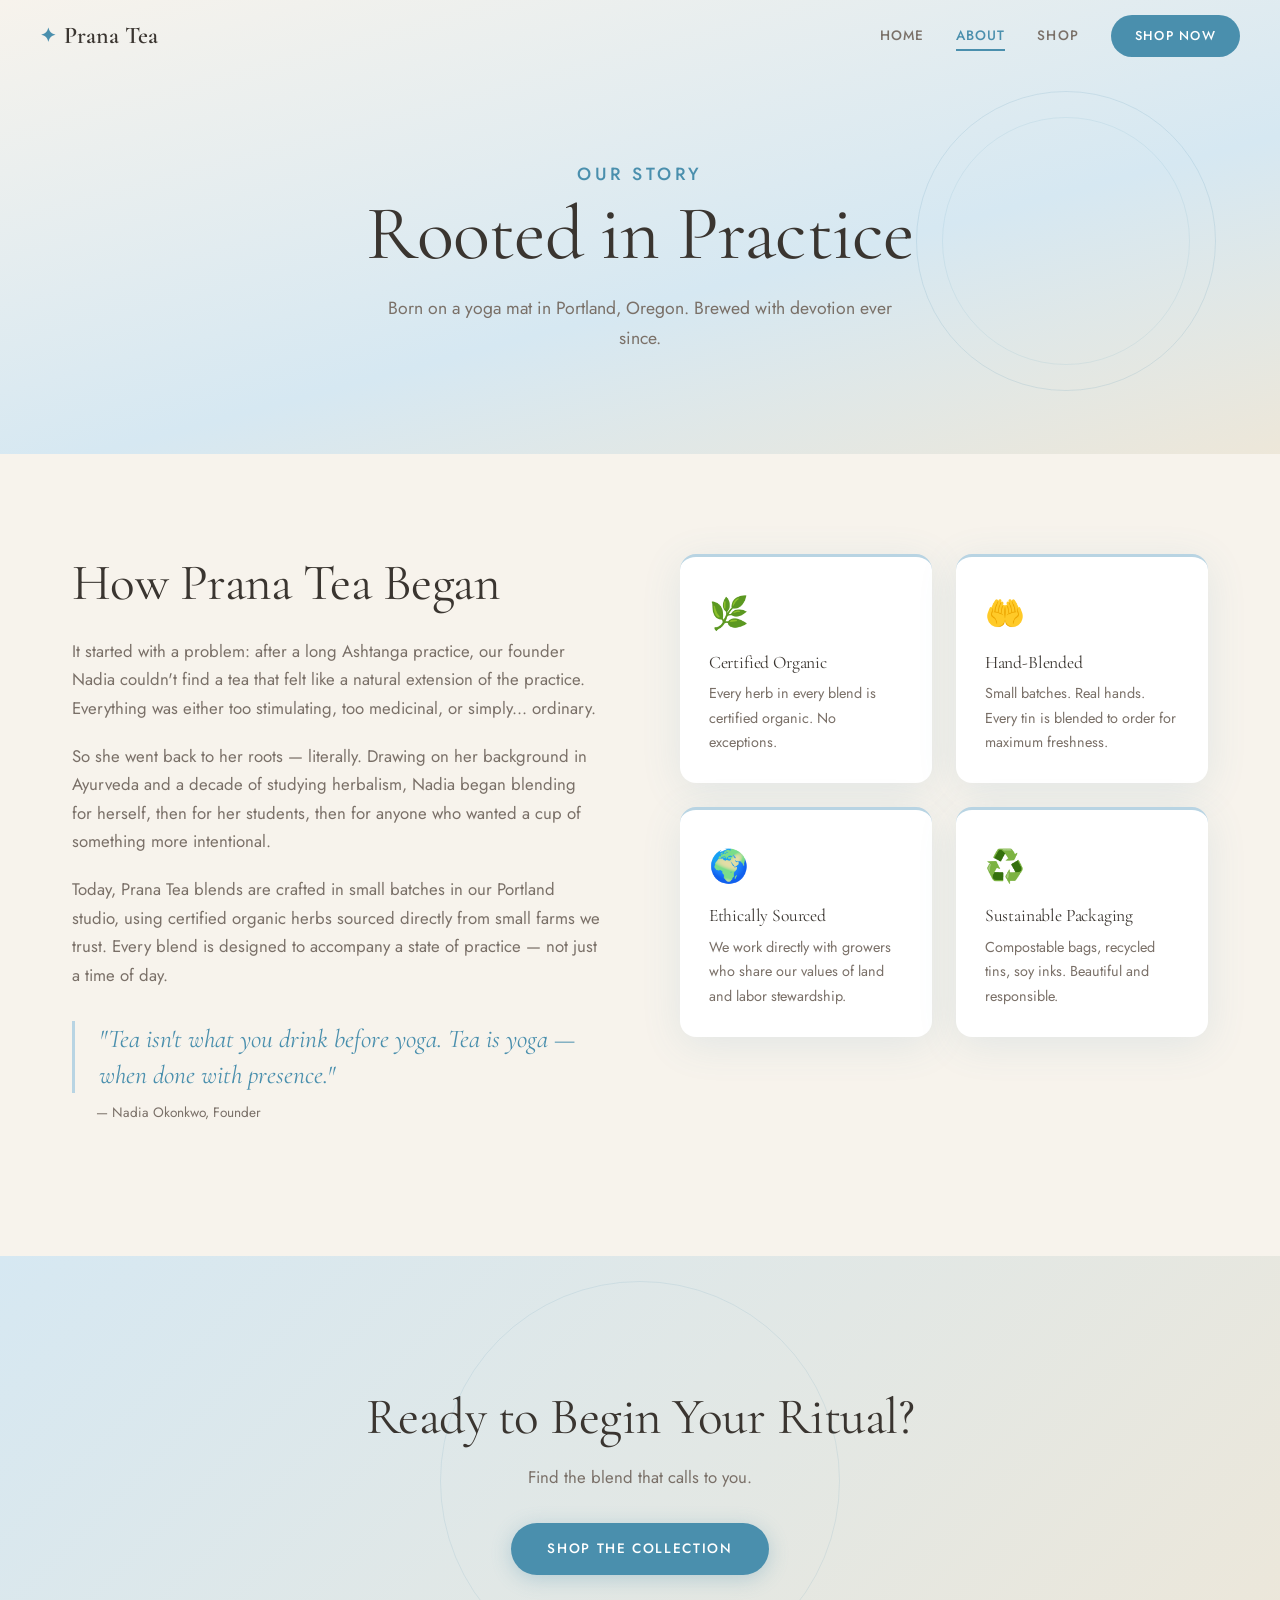
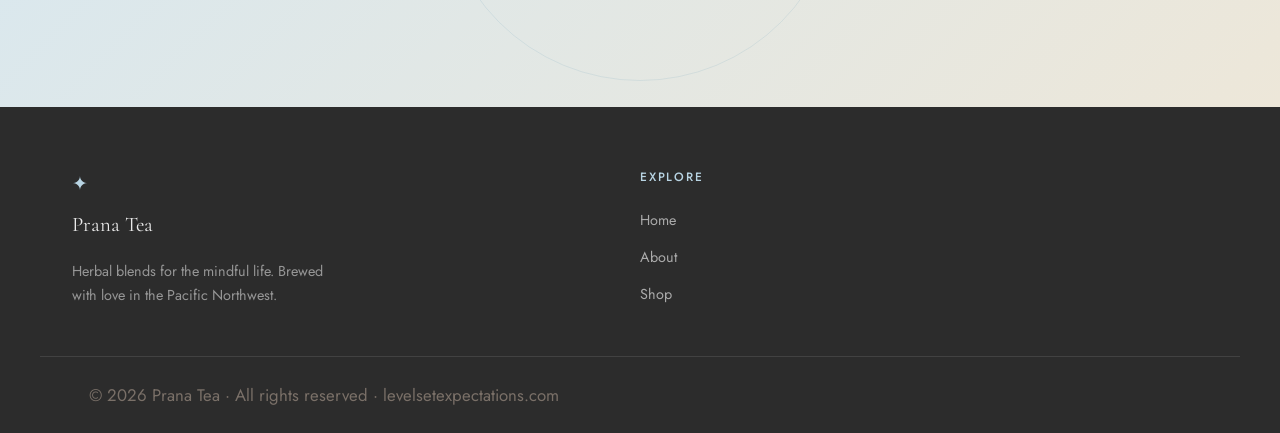
==== about.html @ 4cc1b5c7 "Add files via upload" ====
<!DOCTYPE html>
<html lang="en">
<head>
  <meta charset="UTF-8" />
  <meta name="viewport" content="width=device-width, initial-scale=1.0" />
  <title>About — Prana Tea</title>
  <link rel="stylesheet" href="css/style.css" />
  <link rel="preconnect" href="https://fonts.googleapis.com" />
  <link rel="preconnect" href="https://fonts.gstatic.com" crossorigin />
  <link href="https://fonts.googleapis.com/css2?family=Cormorant+Garamond:ital,wght@0,300;0,400;0,600;1,300;1,400&family=Jost:wght@300;400;500&display=swap" rel="stylesheet" />
</head>
<body>

  <header class="site-header" id="site-header">
    <div class="header-inner">
      <a href="index.html" class="logo">
        <span class="logo-mark">✦</span>
        <span class="logo-text">Prana Tea</span>
      </a>
      <nav class="main-nav">
        <a href="index.html" class="nav-link">Home</a>
        <a href="about.html" class="nav-link active">About</a>
        <a href="store.html" class="nav-link">Shop</a>
        <a href="store.html" class="nav-cta">Shop Now</a>
      </nav>
      <button class="mobile-toggle" id="mobileToggle" aria-label="Toggle menu">
        <span></span><span></span><span></span>
      </button>
    </div>
    <div class="mobile-nav" id="mobileNav">
      <a href="index.html">Home</a>
      <a href="about.html">About</a>
      <a href="store.html">Shop</a>
    </div>
  </header>

  <section class="page-hero">
    <div class="mandala mandala-sm"></div>
    <div class="page-hero-content">
      <p class="hero-eyebrow">Our Story</p>
      <h1>Rooted in Practice</h1>
      <p>Born on a yoga mat in Portland, Oregon. Brewed with devotion ever since.</p>
    </div>
  </section>

  <section class="section about-story">
    <div class="container about-inner">
      <div class="about-text">
        <h2>How Prana Tea Began</h2>
        <p>It started with a problem: after a long Ashtanga practice, our founder Nadia couldn't find a tea that felt like a natural extension of the practice. Everything was either too stimulating, too medicinal, or simply... ordinary.</p>
        <p>So she went back to her roots — literally. Drawing on her background in Ayurveda and a decade of studying herbalism, Nadia began blending for herself, then for her students, then for anyone who wanted a cup of something more intentional.</p>
        <p>Today, Prana Tea blends are crafted in small batches in our Portland studio, using certified organic herbs sourced directly from small farms we trust. Every blend is designed to accompany a state of practice — not just a time of day.</p>
        <blockquote>"Tea isn't what you drink before yoga. Tea <em>is</em> yoga — when done with presence."</blockquote>
        <p class="quote-credit">— Nadia Okonkwo, Founder</p>
      </div>
      <div class="about-values">
        <div class="value-card">
          <div class="value-icon">🌿</div>
          <h4>Certified Organic</h4>
          <p>Every herb in every blend is certified organic. No exceptions.</p>
        </div>
        <div class="value-card">
          <div class="value-icon">🤲</div>
          <h4>Hand-Blended</h4>
          <p>Small batches. Real hands. Every tin is blended to order for maximum freshness.</p>
        </div>
        <div class="value-card">
          <div class="value-icon">🌍</div>
          <h4>Ethically Sourced</h4>
          <p>We work directly with growers who share our values of land and labor stewardship.</p>
        </div>
        <div class="value-card">
          <div class="value-icon">♻️</div>
          <h4>Sustainable Packaging</h4>
          <p>Compostable bags, recycled tins, soy inks. Beautiful and responsible.</p>
        </div>
      </div>
    </div>
  </section>

  <section class="section cta-section">
    <div class="container cta-inner">
      <div class="mandala mandala-cta"></div>
      <h2>Ready to Begin Your Ritual?</h2>
      <p>Find the blend that calls to you.</p>
      <a href="store.html" class="btn btn-primary">Shop the Collection</a>
    </div>
  </section>

  <footer class="site-footer">
    <div class="container footer-inner">
      <div class="footer-brand">
        <span class="logo-mark">✦</span>
        <span class="logo-text">Prana Tea</span>
        <p>Herbal blends for the mindful life. Brewed with love in the Pacific Northwest.</p>
      </div>
      <div class="footer-links">
        <h5>Explore</h5>
        <a href="index.html">Home</a>
        <a href="about.html">About</a>
        <a href="store.html">Shop</a>
      </div>
    </div>
    <div class="footer-bottom">
      <p>© 2026 Prana Tea · All rights reserved · levelsetexpectations.com</p>
    </div>
  </footer>

  <script src="js/main.js"></script>
</body>
</html>
---- css/style.css ----
/* =============================================
   PRANA TEA — Main Stylesheet
   Yoga theme · Cream & Light Blue palette
   ============================================= */

/* --- CSS Variables --- */
:root {
  --cream: #F7F3EC;
  --cream-dark: #EDE7D9;
  --cream-mid: #F0EAE0;
  --blue-light: #B8D4E3;
  --blue-mid: #7FB3CE;
  --blue-deep: #4A8FAD;
  --blue-muted: #D6E8F2;
  --sage: #8FAE94;
  --rose-pale: #E8C9C3;
  --gold: #C9A87A;
  --gold-light: #E6D4B2;
  --charcoal: #2C2C2C;
  --text: #3A3530;
  --text-muted: #7A7068;
  --font-serif: 'Cormorant Garamond', Georgia, serif;
  --font-sans: 'Jost', sans-serif;
  --transition: 0.35s cubic-bezier(0.25, 0.46, 0.45, 0.94);
  --radius: 16px;
  --shadow: 0 8px 40px rgba(74, 143, 173, 0.12);
  --shadow-hover: 0 16px 60px rgba(74, 143, 173, 0.22);
}

/* --- Reset & Base --- */
*, *::before, *::after { box-sizing: border-box; margin: 0; padding: 0; }

html {
  scroll-behavior: smooth;
  font-size: 16px;
}

body {
  font-family: var(--font-sans);
  background-color: var(--cream);
  color: var(--text);
  line-height: 1.7;
  overflow-x: hidden;
}

img { display: block; max-width: 100%; }
a { text-decoration: none; color: inherit; }

/* --- Typography --- */
h1, h2, h3, h4 {
  font-family: var(--font-serif);
  font-weight: 400;
  line-height: 1.15;
  letter-spacing: -0.01em;
}

h1 { font-size: clamp(3rem, 8vw, 6.5rem); }
h2 { font-size: clamp(2rem, 4vw, 3.2rem); }
h3 { font-size: clamp(1.4rem, 2.5vw, 1.9rem); }
h4 { font-size: 1.3rem; }

em { font-style: italic; color: var(--blue-deep); }

p { font-size: 1.05rem; color: var(--text-muted); max-width: 60ch; }

.container {
  max-width: 1200px;
  margin: 0 auto;
  padding: 0 2rem;
}

.section { padding: 100px 0; }

/* =============================================
   BUTTONS
   ============================================= */
.btn {
  display: inline-block;
  font-family: var(--font-sans);
  font-size: 0.85rem;
  font-weight: 500;
  letter-spacing: 0.12em;
  text-transform: uppercase;
  padding: 14px 36px;
  border-radius: 60px;
  border: none;
  cursor: pointer;
  transition: var(--transition);
}

.btn-primary {
  background: var(--blue-deep);
  color: #fff;
  box-shadow: 0 4px 20px rgba(74, 143, 173, 0.3);
}
.btn-primary:hover {
  background: var(--blue-mid);
  box-shadow: 0 8px 30px rgba(74, 143, 173, 0.4);
  transform: translateY(-2px);
}

.btn-ghost {
  background: transparent;
  color: var(--blue-deep);
  border: 1.5px solid var(--blue-mid);
}
.btn-ghost:hover {
  background: var(--blue-muted);
  transform: translateY(-2px);
}

.btn-outline {
  background: transparent;
  color: var(--text);
  border: 1.5px solid var(--gold);
}
.btn-outline:hover {
  background: var(--gold-light);
  transform: translateY(-2px);
}

.full-width { width: 100%; text-align: center; }

/* =============================================
   HEADER / NAV
   ============================================= */
.site-header {
  position: fixed;
  top: 0;
  left: 0;
  right: 0;
  z-index: 100;
  padding: 0 2rem;
  background: transparent;
  transition: background var(--transition), box-shadow var(--transition);
}

.site-header.scrolled {
  background: rgba(247, 243, 236, 0.95);
  backdrop-filter: blur(12px);
  -webkit-backdrop-filter: blur(12px);
  box-shadow: 0 2px 20px rgba(0,0,0,0.06);
}

.header-inner {
  max-width: 1200px;
  margin: 0 auto;
  display: flex;
  align-items: center;
  justify-content: space-between;
  height: 72px;
}

.logo {
  display: flex;
  align-items: center;
  gap: 8px;
  font-family: var(--font-serif);
  font-size: 1.5rem;
  font-weight: 600;
  color: var(--text);
}

.logo-mark {
  color: var(--blue-deep);
  font-size: 1.2rem;
  animation: spin-slow 20s linear infinite;
}

@keyframes spin-slow {
  from { transform: rotate(0deg); }
  to { transform: rotate(360deg); }
}

.main-nav {
  display: flex;
  align-items: center;
  gap: 32px;
}

.nav-link {
  font-size: 0.85rem;
  font-weight: 500;
  letter-spacing: 0.08em;
  text-transform: uppercase;
  color: var(--text-muted);
  transition: color var(--transition);
  position: relative;
}

.nav-link::after {
  content: '';
  position: absolute;
  bottom: -3px;
  left: 0;
  width: 0;
  height: 1.5px;
  background: var(--blue-deep);
  transition: width var(--transition);
}

.nav-link:hover, .nav-link.active {
  color: var(--blue-deep);
}
.nav-link:hover::after, .nav-link.active::after { width: 100%; }

.nav-cta {
  font-size: 0.8rem;
  font-weight: 500;
  letter-spacing: 0.1em;
  text-transform: uppercase;
  background: var(--blue-deep);
  color: #fff;
  padding: 10px 24px;
  border-radius: 60px;
  transition: var(--transition);
  position: relative;
}
.nav-cta:hover {
  background: var(--blue-mid);
  transform: translateY(-1px);
}

.cart-icon-btn { display: flex; align-items: center; gap: 6px; }

.cart-badge {
  display: inline-flex;
  align-items: center;
  justify-content: center;
  background: var(--rose-pale);
  color: var(--text);
  border-radius: 50%;
  width: 20px;
  height: 20px;
  font-size: 0.7rem;
  font-weight: 700;
  transition: transform 0.2s;
}

.mobile-toggle {
  display: none;
  flex-direction: column;
  gap: 5px;
  background: none;
  border: none;
  cursor: pointer;
  padding: 4px;
}
.mobile-toggle span {
  display: block;
  width: 24px;
  height: 2px;
  background: var(--text);
  border-radius: 2px;
  transition: var(--transition);
}

.mobile-nav {
  display: none;
  flex-direction: column;
  background: var(--cream);
  padding: 1rem 2rem 2rem;
  border-top: 1px solid var(--cream-dark);
  gap: 1rem;
}
.mobile-nav a {
  font-size: 1.1rem;
  font-family: var(--font-serif);
  color: var(--text);
  padding: 0.5rem 0;
  border-bottom: 1px solid var(--cream-dark);
}
.mobile-nav.open { display: flex; }

/* =============================================
   TEA ILLUSTRATIONS (CSS-drawn)
   ============================================= */
.tea-illustration {
  width: 280px;
  height: 320px;
  border-radius: var(--radius);
  position: relative;
  overflow: hidden;
  display: flex;
  align-items: center;
  justify-content: center;
}

.tea-illustration.large {
  width: 100%;
  height: 420px;
}

/* Teacup base shape via pseudo-elements */
.tea-illustration::before {
  content: '🍵';
  font-size: 5rem;
  position: absolute;
  bottom: 30px;
  left: 50%;
  transform: translateX(-50%);
  filter: drop-shadow(0 8px 16px rgba(0,0,0,0.1));
  z-index: 2;
  transition: transform 0.4s ease;
}
.tea-illustration:hover::before { transform: translateX(-50%) scale(1.1); }

.tea-illustration::after {
  content: '';
  position: absolute;
  inset: 0;
  z-index: 1;
}

/* Sunrise */
.tea-illustration.sunrise {
  background: linear-gradient(160deg, #FDE8CC 0%, #F7C98A 40%, #E8D4B0 70%, var(--cream-dark) 100%);
}
.tea-illustration.sunrise::after {
  background: radial-gradient(circle at 50% 30%, rgba(255,200,100,0.3) 0%, transparent 60%);
}

/* Savasana */
.tea-illustration.savasana {
  background: linear-gradient(160deg, #C8D8E8 0%, #A8C4D8 30%, #8FAEC0 60%, #D6E8F2 100%);
}
.tea-illustration.savasana::after {
  background: radial-gradient(circle at 50% 20%, rgba(180,210,240,0.4) 0%, transparent 60%);
}

/* Third Eye */
.tea-illustration.thirdeye {
  background: linear-gradient(160deg, #B8D4B0 0%, #88A890 40%, #C8D8C0 70%, var(--cream-dark) 100%);
}
.tea-illustration.thirdeye::after {
  background: radial-gradient(circle at 30% 40%, rgba(120,180,130,0.3) 0%, transparent 60%);
}

/* Heart */
.tea-illustration.heart {
  background: linear-gradient(160deg, #F0C8C8 0%, #E8A8A8 30%, #F8D0C8 60%, #EDD8D0 100%);
}
.tea-illustration.heart::after {
  background: radial-gradient(circle at 70% 30%, rgba(230,150,150,0.3) 0%, transparent 60%);
}

/* =============================================
   HERO SECTION
   ============================================= */
.hero {
  min-height: 100vh;
  display: flex;
  align-items: center;
  justify-content: center;
  position: relative;
  overflow: hidden;
  padding: 120px 2rem 80px;
  background: linear-gradient(165deg, var(--cream) 0%, var(--blue-muted) 50%, var(--cream-dark) 100%);
}

.hero-bg {
  position: absolute;
  inset: 0;
  pointer-events: none;
}

/* Mandala decorations */
.mandala {
  position: absolute;
  border-radius: 50%;
  border: 1px solid rgba(74, 143, 173, 0.15);
}

.mandala-1 {
  width: 600px;
  height: 600px;
  top: -150px;
  right: -100px;
  animation: rotate-mandala 60s linear infinite;
}
.mandala-1::before {
  content: '';
  position: absolute;
  inset: 30px;
  border-radius: 50%;
  border: 1px solid rgba(74, 143, 173, 0.12);
}
.mandala-1::after {
  content: '';
  position: absolute;
  inset: 60px;
  border-radius: 50%;
  border: 1px solid rgba(74, 143, 173, 0.10);
}

.mandala-2 {
  width: 400px;
  height: 400px;
  bottom: -100px;
  left: -80px;
  animation: rotate-mandala 45s linear infinite reverse;
  border-color: rgba(201, 168, 122, 0.15);
}

@keyframes rotate-mandala {
  from { transform: rotate(0deg); }
  to { transform: rotate(360deg); }
}

.mandala-sm {
  position: absolute;
  right: 5%;
  top: 20%;
  width: 300px;
  height: 300px;
  border-radius: 50%;
  border: 1px solid rgba(74, 143, 173, 0.15);
  animation: rotate-mandala 50s linear infinite;
  pointer-events: none;
}
.mandala-sm::before {
  content: '';
  position: absolute;
  inset: 25px;
  border-radius: 50%;
  border: 1px solid rgba(74, 143, 173, 0.10);
}

.mandala-cta {
  position: absolute;
  width: 400px;
  height: 400px;
  top: 50%;
  left: 50%;
  transform: translate(-50%, -50%);
  border-radius: 50%;
  border: 1px solid rgba(74, 143, 173, 0.12);
  animation: rotate-mandala 40s linear infinite;
  pointer-events: none;
}

.hero-content {
  position: relative;
  z-index: 2;
  text-align: center;
  max-width: 800px;
}

.hero-eyebrow, .section-eyebrow {
  font-family: var(--font-sans);
  font-size: 0.8rem;
  font-weight: 500;
  letter-spacing: 0.2em;
  text-transform: uppercase;
  color: var(--blue-deep);
  margin-bottom: 1rem;
}
.section-eyebrow.center { text-align: center; }

.hero-headline {
  font-size: clamp(4rem, 10vw, 7.5rem);
  font-weight: 300;
  color: var(--text);
  line-height: 1.05;
  margin-bottom: 1.5rem;
}

.hero-sub {
  font-size: 1.1rem;
  color: var(--text-muted);
  max-width: 50ch;
  margin: 0 auto 2.5rem;
  line-height: 1.8;
}

.hero-actions {
  display: flex;
  gap: 16px;
  justify-content: center;
  flex-wrap: wrap;
}

.hero-scroll-hint {
  position: absolute;
  bottom: 2rem;
  left: 50%;
  transform: translateX(-50%);
  display: flex;
  flex-direction: column;
  align-items: center;
  gap: 8px;
  font-size: 0.7rem;
  letter-spacing: 0.15em;
  text-transform: uppercase;
  color: var(--text-muted);
  animation: fade-float 2s ease-in-out infinite;
}

.scroll-line {
  width: 1px;
  height: 40px;
  background: linear-gradient(to bottom, var(--blue-mid), transparent);
}

@keyframes fade-float {
  0%, 100% { opacity: 0.5; transform: translateX(-50%) translateY(0); }
  50% { opacity: 1; transform: translateX(-50%) translateY(6px); }
}

/* =============================================
   PHILOSOPHY STRIP
   ============================================= */
.philosophy-strip {
  background: var(--blue-deep);
  color: rgba(255,255,255,0.85);
  overflow: hidden;
  padding: 14px 0;
  white-space: nowrap;
  width: 100%;
}

.philosophy-strip-track {
  display: inline-flex;
  gap: 3rem;
  white-space: nowrap;
  animation: marquee 30s linear infinite;
  will-change: transform;
}

.philosophy-strip span {
  font-size: 0.75rem;
  letter-spacing: 0.15em;
  text-transform: uppercase;
  flex-shrink: 0;
  display: inline-block;
}

@keyframes marquee {
  from { transform: translateX(0); }
  to { transform: translateX(-50%); }
}

/* =============================================
   SECTION HEADERS
   ============================================= */
.section-header {
  text-align: center;
  margin-bottom: 64px;
}

.section-title {
  color: var(--text);
  margin-top: 0.5rem;
}
.section-title.center { text-align: center; }

/* =============================================
   PRODUCT CARDS (Home preview)
   ============================================= */
.product-grid {
  display: grid;
  grid-template-columns: repeat(auto-fit, minmax(260px, 1fr));
  gap: 2rem;
}

.product-card {
  display: block;
  background: #fff;
  border-radius: var(--radius);
  overflow: hidden;
  box-shadow: var(--shadow);
  transition: transform var(--transition), box-shadow var(--transition);
  cursor: pointer;
}

.product-card:hover {
  transform: translateY(-8px);
  box-shadow: var(--shadow-hover);
}

.product-img-wrap {
  display: flex;
  align-items: center;
  justify-content: center;
  padding: 2rem;
  background: var(--cream-mid);
}

.product-img-wrap .tea-illustration {
  width: 100%;
  height: 220px;
  border-radius: 12px;
}

.product-info {
  padding: 1.5rem;
}

.product-info h3 {
  font-family: var(--font-serif);
  font-size: 1.4rem;
  margin-bottom: 0.5rem;
  color: var(--text);
}

.product-info p {
  font-size: 0.9rem;
  margin-bottom: 1rem;
  max-width: none;
}

.product-price {
  font-family: var(--font-serif);
  font-size: 1.3rem;
  color: var(--blue-deep);
  font-weight: 600;
}

.section-cta { text-align: center; margin-top: 3rem; }

/* =============================================
   RITUAL SECTION
   ============================================= */
.ritual-section {
  background: linear-gradient(135deg, var(--blue-muted) 0%, var(--cream-mid) 100%);
  position: relative;
  overflow: hidden;
}

.ritual-bg-deco {
  position: absolute;
  top: 0; left: 0; right: 0; bottom: 0;
  background-image: radial-gradient(circle at 80% 50%, rgba(74,143,173,0.08) 0%, transparent 50%);
  pointer-events: none;
}

.ritual-inner {
  display: grid;
  grid-template-columns: 1fr 1fr;
  gap: 5rem;
  align-items: start;
}

.ritual-text h2 { margin-bottom: 1.5rem; }
.ritual-text p { margin-bottom: 1rem; }
.ritual-text .btn { margin-top: 1.5rem; }

.ritual-steps {
  display: flex;
  flex-direction: column;
  gap: 2rem;
}

.step {
  display: flex;
  gap: 1.5rem;
  align-items: flex-start;
}

.step-number {
  font-family: var(--font-serif);
  font-size: 3rem;
  font-weight: 300;
  color: var(--blue-light);
  line-height: 1;
  flex-shrink: 0;
  width: 60px;
}

.step h4 {
  font-family: var(--font-serif);
  font-size: 1.2rem;
  margin-bottom: 0.3rem;
  color: var(--text);
}

.step p {
  font-size: 0.9rem;
  max-width: none;
}

/* =============================================
   TESTIMONIALS
   ============================================= */
.testimonials-section { background: var(--cream); }

.testimonials-grid {
  display: grid;
  grid-template-columns: repeat(auto-fit, minmax(280px, 1fr));
  gap: 2rem;
  margin-top: 3rem;
}

.testimonial {
  background: #fff;
  border-radius: var(--radius);
  padding: 2rem;
  box-shadow: var(--shadow);
  border-left: 3px solid var(--blue-light);
}

.stars { color: var(--gold); margin-bottom: 1rem; font-size: 1rem; }
.testimonial p { font-size: 1rem; font-style: italic; margin-bottom: 1rem; color: var(--text); max-width: none; }
.testimonial cite { font-size: 0.85rem; color: var(--text-muted); }

/* =============================================
   PAGE HERO (inner pages)
   ============================================= */
.page-hero {
  padding: 160px 2rem 100px;
  text-align: center;
  background: linear-gradient(165deg, var(--cream) 0%, var(--blue-muted) 60%, var(--cream-dark) 100%);
  position: relative;
  overflow: hidden;
}

.page-hero-content { position: relative; z-index: 2; }
.page-hero h1 { font-size: clamp(2.5rem, 6vw, 5rem); margin-bottom: 1rem; }
.page-hero p { max-width: 50ch; margin: 0 auto; font-size: 1.1rem; }

/* =============================================
   STORE — PRODUCT DETAIL CARDS
   ============================================= */
.store-section { padding: 60px 0 100px; }

.product-detail-card {
  display: grid;
  grid-template-columns: 1fr 1fr;
  gap: 4rem;
  align-items: center;
  padding: 3rem 0;
}

.product-detail-card.reverse {
  direction: rtl;
}
.product-detail-card.reverse > * { direction: ltr; }

.product-detail-visual {
  position: relative;
}

.product-badges {
  display: flex;
  gap: 8px;
  margin-top: 1rem;
  flex-wrap: wrap;
}

.badge {
  font-size: 0.72rem;
  font-weight: 500;
  letter-spacing: 0.1em;
  text-transform: uppercase;
  background: var(--blue-muted);
  color: var(--blue-deep);
  padding: 4px 12px;
  border-radius: 20px;
}

.chakra-label {
  font-size: 0.8rem;
  letter-spacing: 0.1em;
  text-transform: uppercase;
  color: var(--blue-deep);
  margin-bottom: 0.5rem;
  max-width: none;
}

.product-detail-info h2 {
  margin-bottom: 0.5rem;
  color: var(--text);
}

.product-stars {
  color: var(--gold);
  font-size: 1rem;
  margin-bottom: 1.2rem;
}
.product-stars span { color: var(--text-muted); font-size: 0.85rem; font-family: var(--font-sans); }

.product-description {
  font-size: 1rem;
  line-height: 1.8;
  margin-bottom: 1.5rem;
  color: var(--text-muted);
  max-width: none;
}

.product-details-list {
  display: flex;
  flex-direction: column;
  gap: 0.5rem;
  margin-bottom: 2rem;
  background: var(--cream-mid);
  padding: 1.2rem 1.5rem;
  border-radius: 12px;
}

.detail-item {
  font-size: 0.9rem;
  color: var(--text-muted);
}
.detail-item strong { color: var(--text); font-weight: 500; }

.product-purchase {
  display: flex;
  align-items: center;
  gap: 1.2rem;
  flex-wrap: wrap;
}

.product-price-large {
  font-family: var(--font-serif);
  font-size: 2rem;
  color: var(--blue-deep);
  font-weight: 600;
}

.qty-selector {
  display: flex;
  align-items: center;
  gap: 0;
  border: 1.5px solid var(--blue-light);
  border-radius: 60px;
  overflow: hidden;
}

.qty-btn {
  background: none;
  border: none;
  width: 38px;
  height: 38px;
  cursor: pointer;
  font-size: 1.2rem;
  color: var(--blue-deep);
  transition: background var(--transition);
  font-family: inherit;
}
.qty-btn:hover { background: var(--blue-muted); }

.qty-display {
  padding: 0 12px;
  font-family: var(--font-sans);
  font-size: 0.95rem;
  font-weight: 500;
  min-width: 36px;
  text-align: center;
  color: var(--text);
}

.add-to-cart { padding: 14px 28px; }

.product-divider {
  padding: 2rem 0;
  text-align: center;
}
.lotus-divider {
  color: var(--blue-light);
  letter-spacing: 1rem;
  font-size: 0.8rem;
}

/* =============================================
   CART SIDEBAR
   ============================================= */
.cart-overlay {
  position: fixed;
  inset: 0;
  background: rgba(0,0,0,0.3);
  backdrop-filter: blur(4px);
  z-index: 200;
  opacity: 0;
  pointer-events: none;
  transition: opacity var(--transition);
}
.cart-overlay.active { opacity: 1; pointer-events: all; }

.cart-sidebar {
  position: fixed;
  top: 0;
  right: 0;
  bottom: 0;
  width: 380px;
  max-width: 95vw;
  background: var(--cream);
  z-index: 201;
  display: flex;
  flex-direction: column;
  transform: translateX(100%);
  transition: transform var(--transition);
  box-shadow: -8px 0 40px rgba(0,0,0,0.12);
}
.cart-sidebar.open { transform: translateX(0); }

.cart-header {
  display: flex;
  align-items: center;
  justify-content: space-between;
  padding: 1.5rem 2rem;
  border-bottom: 1px solid var(--cream-dark);
}
.cart-header h3 {
  font-family: var(--font-serif);
  font-size: 1.5rem;
}

.cart-close {
  background: none;
  border: none;
  cursor: pointer;
  font-size: 1.1rem;
  color: var(--text-muted);
  width: 32px;
  height: 32px;
  display: flex;
  align-items: center;
  justify-content: center;
  border-radius: 50%;
  transition: background var(--transition);
}
.cart-close:hover { background: var(--cream-dark); }

.cart-items {
  flex: 1;
  overflow-y: auto;
  padding: 1.5rem 2rem;
  display: flex;
  flex-direction: column;
  gap: 1rem;
}

.cart-empty {
  text-align: center;
  padding: 3rem 0;
  font-size: 0.95rem;
  color: var(--text-muted);
  max-width: none;
  line-height: 2;
}

.cart-item {
  display: flex;
  align-items: center;
  gap: 1rem;
  background: #fff;
  padding: 1rem;
  border-radius: 12px;
  box-shadow: 0 2px 10px rgba(0,0,0,0.05);
}

.cart-item-icon { font-size: 1.8rem; }
.cart-item-name { font-family: var(--font-serif); font-size: 1rem; color: var(--text); }
.cart-item-price { font-size: 0.85rem; color: var(--text-muted); }
.cart-item-info { flex: 1; }
.cart-item-qty { font-size: 0.8rem; color: var(--blue-deep); font-weight: 500; }

.cart-item-remove {
  background: none;
  border: none;
  cursor: pointer;
  color: var(--text-muted);
  font-size: 0.9rem;
  padding: 4px 8px;
  border-radius: 6px;
  transition: background var(--transition), color var(--transition);
}
.cart-item-remove:hover { background: #fde8e8; color: #c0392b; }

.cart-footer {
  padding: 1.5rem 2rem 2rem;
  border-top: 1px solid var(--cream-dark);
  display: flex;
  flex-direction: column;
  gap: 1rem;
}

.cart-total {
  display: flex;
  justify-content: space-between;
  align-items: center;
  font-family: var(--font-serif);
  font-size: 1.3rem;
  color: var(--text);
}

.cart-note {
  text-align: center;
  font-size: 0.78rem;
  color: var(--text-muted);
  max-width: none;
}

/* =============================================
   TOAST
   ============================================= */
.toast {
  position: fixed;
  bottom: 2rem;
  left: 50%;
  transform: translateX(-50%) translateY(100px);
  background: var(--blue-deep);
  color: #fff;
  padding: 12px 28px;
  border-radius: 60px;
  font-size: 0.85rem;
  letter-spacing: 0.05em;
  z-index: 300;
  opacity: 0;
  transition: all 0.4s cubic-bezier(0.34, 1.56, 0.64, 1);
  box-shadow: 0 8px 30px rgba(74, 143, 173, 0.4);
  white-space: nowrap;
}
.toast.show {
  opacity: 1;
  transform: translateX(-50%) translateY(0);
}

/* =============================================
   ABOUT PAGE
   ============================================= */
.about-inner {
  display: grid;
  grid-template-columns: 1fr 1fr;
  gap: 5rem;
  align-items: start;
}

.about-text h2 { margin-bottom: 1.5rem; }
.about-text p { margin-bottom: 1.2rem; }

blockquote {
  font-family: var(--font-serif);
  font-size: 1.6rem;
  font-style: italic;
  color: var(--blue-deep);
  border-left: 3px solid var(--blue-light);
  padding-left: 1.5rem;
  margin: 2rem 0 0.5rem;
  line-height: 1.4;
}

.quote-credit {
  font-size: 0.85rem;
  color: var(--text-muted);
  padding-left: 1.5rem;
  margin-bottom: 2rem !important;
}

.about-values {
  display: grid;
  grid-template-columns: 1fr 1fr;
  gap: 1.5rem;
}

.value-card {
  background: #fff;
  border-radius: var(--radius);
  padding: 1.8rem;
  box-shadow: var(--shadow);
  border-top: 3px solid var(--blue-light);
  transition: transform var(--transition), box-shadow var(--transition);
}
.value-card:hover { transform: translateY(-4px); box-shadow: var(--shadow-hover); }

.value-icon { font-size: 2rem; margin-bottom: 0.8rem; }
.value-card h4 { font-family: var(--font-serif); margin-bottom: 0.5rem; font-size: 1.1rem; color: var(--text); }
.value-card p { font-size: 0.9rem; max-width: none; }

/* =============================================
   CTA SECTION
   ============================================= */
.cta-section {
  background: linear-gradient(135deg, var(--blue-muted) 0%, var(--cream-dark) 100%);
  position: relative;
  overflow: hidden;
}

.cta-inner {
  text-align: center;
  position: relative;
  z-index: 2;
  padding: 2rem;
}

.cta-inner h2 { margin-bottom: 1rem; }
.cta-inner p { margin: 0 auto 2rem; text-align: center; }

/* =============================================
   FOOTER
   ============================================= */
.site-footer {
  background: var(--charcoal);
  color: rgba(255,255,255,0.75);
  padding: 60px 0 0;
}

.footer-inner {
  display: grid;
  grid-template-columns: 2fr 1fr 1fr;
  gap: 3rem;
  padding-bottom: 3rem;
  border-bottom: 1px solid rgba(255,255,255,0.1);
}

.footer-brand .logo-mark { color: var(--blue-light); }
.footer-brand .logo-text {
  font-family: var(--font-serif);
  font-size: 1.3rem;
  color: rgba(255,255,255,0.9);
}
.footer-brand { display: flex; flex-direction: column; gap: 0.5rem; }
.footer-brand p { font-size: 0.9rem; color: rgba(255,255,255,0.5); margin-top: 0.5rem; max-width: 30ch; }

.footer-links {
  display: flex;
  flex-direction: column;
  gap: 0.8rem;
}
.footer-links h5 {
  font-family: var(--font-sans);
  font-size: 0.75rem;
  font-weight: 500;
  letter-spacing: 0.15em;
  text-transform: uppercase;
  color: var(--blue-light);
  margin-bottom: 0.5rem;
}
.footer-links a {
  font-size: 0.9rem;
  color: rgba(255,255,255,0.6);
  transition: color var(--transition);
}
.footer-links a:hover { color: rgba(255,255,255,0.9); }

.footer-bottom {
  text-align: center;
  padding: 1.5rem;
  font-size: 0.8rem;
  color: rgba(255,255,255,0.35);
}

/* =============================================
   ANIMATIONS
   ============================================= */
.fade-in {
  opacity: 0;
  transform: translateY(24px);
  transition: opacity 0.7s ease, transform 0.7s ease;
}
.fade-in.visible { opacity: 1; transform: translateY(0); }

/* =============================================
   RESPONSIVE
   ============================================= */
@media (max-width: 900px) {
  .main-nav { display: none; }
  .mobile-toggle { display: flex; }

  .ritual-inner { grid-template-columns: 1fr; gap: 3rem; }
  .product-detail-card,
  .product-detail-card.reverse { grid-template-columns: 1fr; direction: ltr; gap: 2rem; }
  .product-detail-card.reverse > * { direction: ltr; }
  .tea-illustration.large { height: 280px; }
  .about-inner { grid-template-columns: 1fr; gap: 3rem; }
  .footer-inner { grid-template-columns: 1fr 1fr; }
  .footer-brand { grid-column: 1 / -1; }
}

@media (max-width: 600px) {
  .hero { padding: 100px 1.5rem 60px; }
  .product-purchase { flex-wrap: wrap; gap: 1rem; }
  .footer-inner { grid-template-columns: 1fr; }
  .about-values { grid-template-columns: 1fr; }
  .testimonials-grid { grid-template-columns: 1fr; }
  .cart-sidebar { width: 100%; }
  .hero-actions { flex-direction: column; align-items: center; }
}
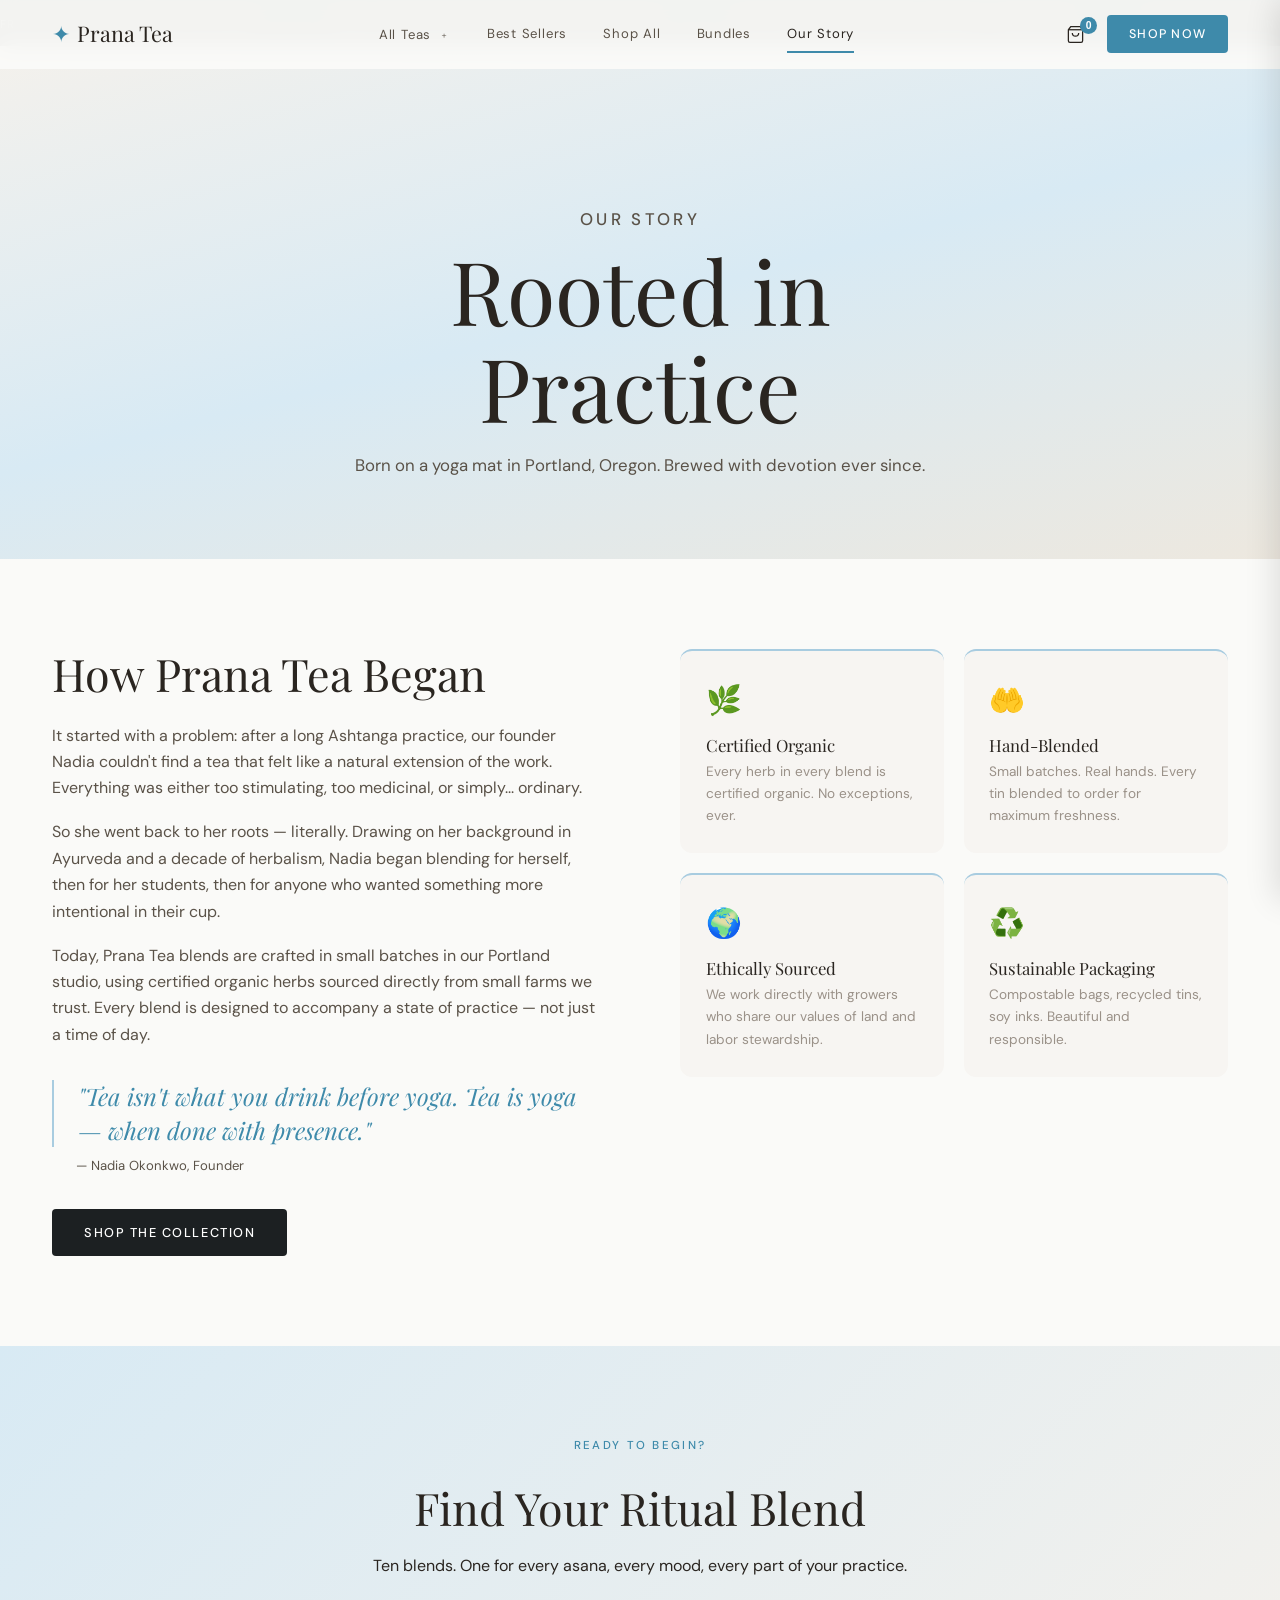
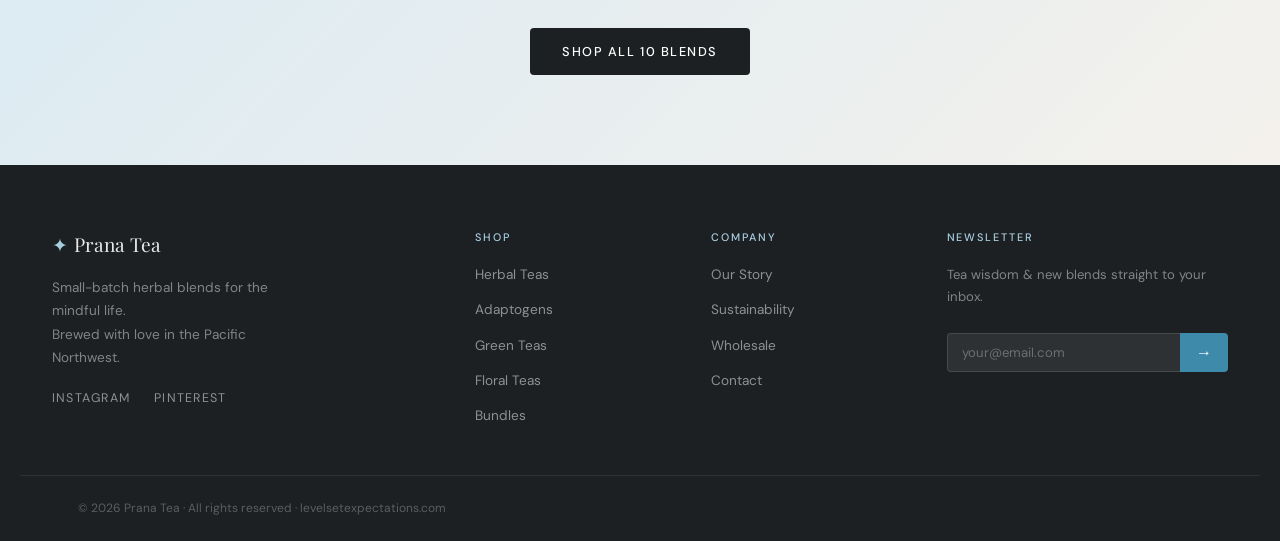
==== commit ee178e93: "Add files via upload" ====
--- a/about.html
+++ b/about.html
@@ -3,41 +3,80 @@
 <head>
   <meta charset="UTF-8" />
   <meta name="viewport" content="width=device-width, initial-scale=1.0" />
-  <title>About — Prana Tea</title>
+  <title>Our Story — Prana Tea</title>
   <link rel="stylesheet" href="css/style.css" />
   <link rel="preconnect" href="https://fonts.googleapis.com" />
   <link rel="preconnect" href="https://fonts.gstatic.com" crossorigin />
-  <link href="https://fonts.googleapis.com/css2?family=Cormorant+Garamond:ital,wght@0,300;0,400;0,600;1,300;1,400&family=Jost:wght@300;400;500&display=swap" rel="stylesheet" />
+  <link href="https://fonts.googleapis.com/css2?family=Playfair+Display:ital,wght@0,400;0,500;1,400&family=DM+Sans:wght@300;400;500&display=swap" rel="stylesheet" />
 </head>
 <body>
 
+  <div class="announce-strip">
+    <div class="announce-track">
+      <span>Free shipping on orders over $50</span><span class="dot">·</span>
+      <span>New: Adaptogen Collection now available</span><span class="dot">·</span>
+      <span>Explore our Yoga Ritual Bundle &mdash; save 20%</span><span class="dot">·</span>
+      <span>Free shipping on orders over $50</span><span class="dot">·</span>
+      <span>New: Adaptogen Collection now available</span><span class="dot">·</span>
+      <span>Explore our Yoga Ritual Bundle &mdash; save 20%</span>
+    </div>
+  </div>
+
   <header class="site-header" id="site-header">
     <div class="header-inner">
-      <a href="index.html" class="logo">
-        <span class="logo-mark">✦</span>
-        <span class="logo-text">Prana Tea</span>
-      </a>
-      <nav class="main-nav">
-        <a href="index.html" class="nav-link">Home</a>
-        <a href="about.html" class="nav-link active">About</a>
-        <a href="store.html" class="nav-link">Shop</a>
+      <button class="mobile-toggle" id="mobileToggle" aria-label="Toggle menu"><span></span><span></span><span></span></button>
+      <a href="index.html" class="logo"><span class="logo-mark">✦</span><span class="logo-text">Prana Tea</span></a>
+      <nav class="main-nav" id="mainNav">
+        <div class="nav-item has-mega">
+          <button class="nav-link mega-trigger" id="megaBtn">All Teas <span class="chevron">﹢</span></button>
+          <div class="mega-menu" id="megaMenu">
+            <div class="mega-inner">
+              <div class="mega-col">
+                <h4 class="mega-heading">By Type</h4>
+                <a href="store.html#herbal" class="mega-link"><span class="mega-icon">🌿</span><div><strong>Herbal</strong><p>Caffeine-free botanicals</p></div></a>
+                <a href="store.html#adaptogen" class="mega-link"><span class="mega-icon">🍄</span><div><strong>Adaptogen</strong><p>Mushroom &amp; stress-support</p></div></a>
+                <a href="store.html#green" class="mega-link"><span class="mega-icon">🍃</span><div><strong>Green Tea</strong><p>Light &amp; antioxidant-rich</p></div></a>
+                <a href="store.html#floral" class="mega-link"><span class="mega-icon">🌸</span><div><strong>Floral</strong><p>Rose, hibiscus &amp; lavender</p></div></a>
+                <a href="store.html#spiced" class="mega-link"><span class="mega-icon">🫚</span><div><strong>Spiced</strong><p>Warming &amp; digestive</p></div></a>
+              </div>
+              <div class="mega-col">
+                <h4 class="mega-heading">By Practice</h4>
+                <a href="store.html#morning" class="mega-link"><span class="mega-icon">☀️</span><div><strong>Morning Practice</strong><p>Wake up with intention</p></div></a>
+                <a href="store.html#meditation" class="mega-link"><span class="mega-icon">🧘</span><div><strong>Meditation</strong><p>Deepen focus &amp; stillness</p></div></a>
+                <a href="store.html#evening" class="mega-link"><span class="mega-icon">🌙</span><div><strong>Evening Wind-Down</strong><p>Release &amp; restore</p></div></a>
+                <a href="store.html#recovery" class="mega-link"><span class="mega-icon">💧</span><div><strong>Recovery</strong><p>Post-practice replenishment</p></div></a>
+              </div>
+              <div class="mega-featured">
+                <p class="mega-feat-label">Featured Blend</p>
+                <div class="mega-feat-card">
+                  <div class="mega-feat-img feat-thirdeye"></div>
+                  <div class="mega-feat-info"><strong>Third Eye Clarity</strong><p>Lion's mane + peppermint for deep focus</p><a href="store.html#third-eye" class="mega-feat-cta">Shop Now →</a></div>
+                </div>
+              </div>
+            </div>
+          </div>
+        </div>
+        <a href="index.html#bestsellers" class="nav-link">Best Sellers</a>
+        <a href="store.html" class="nav-link">Shop All</a>
+        <a href="store.html#bundles" class="nav-link">Bundles</a>
+        <a href="about.html" class="nav-link active">Our Story</a>
+      </nav>
+      <div class="header-actions">
+        <button class="cart-btn" id="cartBtn" aria-label="Cart">
+          <svg width="19" height="19" viewBox="0 0 24 24" fill="none" stroke="currentColor" stroke-width="1.6"><path d="M6 2L3 6v14a2 2 0 002 2h14a2 2 0 002-2V6l-3-4z"/><line x1="3" y1="6" x2="21" y2="6"/><path d="M16 10a4 4 0 01-8 0"/></svg>
+          <span class="cart-badge" id="cartBadge">0</span>
+        </button>
         <a href="store.html" class="nav-cta">Shop Now</a>
-      </nav>
-      <button class="mobile-toggle" id="mobileToggle" aria-label="Toggle menu">
-        <span></span><span></span><span></span>
-      </button>
+      </div>
     </div>
     <div class="mobile-nav" id="mobileNav">
-      <a href="index.html">Home</a>
-      <a href="about.html">About</a>
-      <a href="store.html">Shop</a>
+      <a href="store.html">All Teas</a><a href="index.html#bestsellers">Best Sellers</a><a href="store.html#bundles">Bundles</a><a href="about.html">Our Story</a>
     </div>
   </header>
 
   <section class="page-hero">
-    <div class="mandala mandala-sm"></div>
     <div class="page-hero-content">
-      <p class="hero-eyebrow">Our Story</p>
+      <p class="eyebrow">Our Story</p>
       <h1>Rooted in Practice</h1>
       <p>Born on a yoga mat in Portland, Oregon. Brewed with devotion ever since.</p>
     </div>
@@ -47,65 +86,58 @@
     <div class="container about-inner">
       <div class="about-text">
         <h2>How Prana Tea Began</h2>
-        <p>It started with a problem: after a long Ashtanga practice, our founder Nadia couldn't find a tea that felt like a natural extension of the practice. Everything was either too stimulating, too medicinal, or simply... ordinary.</p>
-        <p>So she went back to her roots — literally. Drawing on her background in Ayurveda and a decade of studying herbalism, Nadia began blending for herself, then for her students, then for anyone who wanted a cup of something more intentional.</p>
+        <p>It started with a problem: after a long Ashtanga practice, our founder Nadia couldn't find a tea that felt like a natural extension of the work. Everything was either too stimulating, too medicinal, or simply... ordinary.</p>
+        <p>So she went back to her roots — literally. Drawing on her background in Ayurveda and a decade of herbalism, Nadia began blending for herself, then for her students, then for anyone who wanted something more intentional in their cup.</p>
         <p>Today, Prana Tea blends are crafted in small batches in our Portland studio, using certified organic herbs sourced directly from small farms we trust. Every blend is designed to accompany a state of practice — not just a time of day.</p>
         <blockquote>"Tea isn't what you drink before yoga. Tea <em>is</em> yoga — when done with presence."</blockquote>
         <p class="quote-credit">— Nadia Okonkwo, Founder</p>
+        <a href="store.html" class="btn btn-dark">Shop the Collection</a>
       </div>
       <div class="about-values">
-        <div class="value-card">
-          <div class="value-icon">🌿</div>
-          <h4>Certified Organic</h4>
-          <p>Every herb in every blend is certified organic. No exceptions.</p>
-        </div>
-        <div class="value-card">
-          <div class="value-icon">🤲</div>
-          <h4>Hand-Blended</h4>
-          <p>Small batches. Real hands. Every tin is blended to order for maximum freshness.</p>
-        </div>
-        <div class="value-card">
-          <div class="value-icon">🌍</div>
-          <h4>Ethically Sourced</h4>
-          <p>We work directly with growers who share our values of land and labor stewardship.</p>
-        </div>
-        <div class="value-card">
-          <div class="value-icon">♻️</div>
-          <h4>Sustainable Packaging</h4>
-          <p>Compostable bags, recycled tins, soy inks. Beautiful and responsible.</p>
-        </div>
+        <div class="value-card"><div class="value-icon">🌿</div><h4>Certified Organic</h4><p>Every herb in every blend is certified organic. No exceptions, ever.</p></div>
+        <div class="value-card"><div class="value-icon">🤲</div><h4>Hand-Blended</h4><p>Small batches. Real hands. Every tin blended to order for maximum freshness.</p></div>
+        <div class="value-card"><div class="value-icon">🌍</div><h4>Ethically Sourced</h4><p>We work directly with growers who share our values of land and labor stewardship.</p></div>
+        <div class="value-card"><div class="value-icon">♻️</div><h4>Sustainable Packaging</h4><p>Compostable bags, recycled tins, soy inks. Beautiful and responsible.</p></div>
       </div>
     </div>
   </section>
 
   <section class="section cta-section">
     <div class="container cta-inner">
-      <div class="mandala mandala-cta"></div>
-      <h2>Ready to Begin Your Ritual?</h2>
-      <p>Find the blend that calls to you.</p>
-      <a href="store.html" class="btn btn-primary">Shop the Collection</a>
+      <p class="eyebrow center">Ready to Begin?</p>
+      <h2>Find Your Ritual Blend</h2>
+      <p style="text-align:center; margin: 0 auto 2rem;">Ten blends. One for every asana, every mood, every part of your practice.</p>
+      <a href="store.html" class="btn btn-dark">Shop All 10 Blends</a>
     </div>
   </section>
 
   <footer class="site-footer">
     <div class="container footer-inner">
       <div class="footer-brand">
-        <span class="logo-mark">✦</span>
-        <span class="logo-text">Prana Tea</span>
-        <p>Herbal blends for the mindful life. Brewed with love in the Pacific Northwest.</p>
+        <div class="footer-logo"><span class="logo-mark">✦</span> Prana Tea</div>
+        <p>Small-batch herbal blends for the mindful life.<br/>Brewed with love in the Pacific Northwest.</p>
+        <div class="footer-socials"><a href="#">Instagram</a><a href="#">Pinterest</a></div>
       </div>
-      <div class="footer-links">
-        <h5>Explore</h5>
-        <a href="index.html">Home</a>
-        <a href="about.html">About</a>
-        <a href="store.html">Shop</a>
-      </div>
+      <div class="footer-col"><h5>Shop</h5><a href="store.html#herbal">Herbal Teas</a><a href="store.html#adaptogen">Adaptogens</a><a href="store.html#green">Green Teas</a><a href="store.html#floral">Floral Teas</a><a href="store.html#bundles">Bundles</a></div>
+      <div class="footer-col"><h5>Company</h5><a href="about.html">Our Story</a><a href="#">Sustainability</a><a href="#">Wholesale</a><a href="#">Contact</a></div>
+      <div class="footer-col footer-newsletter"><h5>Newsletter</h5><p>Tea wisdom &amp; new blends straight to your inbox.</p><div class="newsletter-form"><input type="email" placeholder="your@email.com" /><button>→</button></div></div>
     </div>
-    <div class="footer-bottom">
-      <p>© 2026 Prana Tea · All rights reserved · levelsetexpectations.com</p>
-    </div>
+    <div class="footer-bottom"><p>© 2026 Prana Tea · All rights reserved · levelsetexpectations.com</p></div>
   </footer>
 
+  <div class="cart-overlay" id="cartOverlay"></div>
+  <aside class="cart-sidebar" id="cartSidebar">
+    <div class="cart-header"><h3>Your Cart</h3><button class="cart-close" id="cartClose">✕</button></div>
+    <div class="cart-items" id="cartItems"><p class="cart-empty">Your cart is empty.<br/>Add a blend to begin your ritual.</p></div>
+    <div class="cart-footer" id="cartFooter" style="display:none;">
+      <div class="cart-total"><span>Total</span><span id="cartTotal">$0.00</span></div>
+      <button class="btn btn-dark full-width" onclick="checkout()">Proceed to Checkout</button>
+      <p class="cart-note">Free shipping over $50 · Secure checkout</p>
+    </div>
+  </aside>
+  <div class="toast" id="toast"></div>
+
   <script src="js/main.js"></script>
+  <script src="js/cart.js"></script>
 </body>
 </html>
--- a/css/style.css
+++ b/css/style.css
@@ -1,75 +1,86 @@
 /* =============================================
-   PRANA TEA — Main Stylesheet
-   Yoga theme · Cream & Light Blue palette
-   ============================================= */
-
-/* --- CSS Variables --- */
+   PRANA TEA — Style Sheet v2
+   Art of Tea editorial × Yoga cream/blue
+   Fonts: Playfair Display + DM Sans
+   ============================================= */
+
 :root {
-  --cream: #F7F3EC;
-  --cream-dark: #EDE7D9;
-  --cream-mid: #F0EAE0;
-  --blue-light: #B8D4E3;
-  --blue-mid: #7FB3CE;
-  --blue-deep: #4A8FAD;
-  --blue-muted: #D6E8F2;
-  --sage: #8FAE94;
-  --rose-pale: #E8C9C3;
-  --gold: #C9A87A;
-  --gold-light: #E6D4B2;
-  --charcoal: #2C2C2C;
-  --text: #3A3530;
-  --text-muted: #7A7068;
-  --font-serif: 'Cormorant Garamond', Georgia, serif;
-  --font-sans: 'Jost', sans-serif;
-  --transition: 0.35s cubic-bezier(0.25, 0.46, 0.45, 0.94);
-  --radius: 16px;
-  --shadow: 0 8px 40px rgba(74, 143, 173, 0.12);
-  --shadow-hover: 0 16px 60px rgba(74, 143, 173, 0.22);
-}
-
-/* --- Reset & Base --- */
+  /* Core palette — blend of cream warmth + clean white */
+  --white:       #FAFAF8;
+  --off-white:   #F4F1EC;
+  --cream:       #EDE8DF;
+  --warm-grey:   #E8E3D8;
+  --light-grey:  #F7F5F2;
+
+  /* Blue accent system */
+  --blue-pale:   #D8EAF4;
+  --blue-light:  #A8CCE0;
+  --blue-mid:    #6AAAC8;
+  --blue-deep:   #3E8AAA;
+  --blue-ink:    #1E5570;
+
+  /* Warm accents */
+  --sand:        #C9B89A;
+  --gold:        #B8955A;
+  --rose:        #D4A89A;
+
+  /* Text */
+  --text:        #2A2520;
+  --text-mid:    #5A5248;
+  --text-muted:  #9A9188;
+
+  /* Dark sections */
+  --dark:        #1C2022;
+  --dark-mid:    #2C3335;
+
+  --font-serif:  'Playfair Display', Georgia, serif;
+  --font-sans:   'DM Sans', sans-serif;
+  --ease:        cubic-bezier(0.25, 0.46, 0.45, 0.94);
+  --transition:  0.3s var(--ease);
+  --radius:      12px;
+  --shadow-sm:   0 2px 12px rgba(0,0,0,0.06);
+  --shadow-md:   0 8px 32px rgba(0,0,0,0.10);
+  --shadow-lg:   0 20px 60px rgba(0,0,0,0.14);
+}
+
+/* ---- Reset ---- */
 *, *::before, *::after { box-sizing: border-box; margin: 0; padding: 0; }
-
-html {
-  scroll-behavior: smooth;
-  font-size: 16px;
-}
-
-body {
+html { scroll-behavior: smooth; font-size: 16px; }
+body { font-family: var(--font-sans); background: var(--white); color: var(--text); line-height: 1.65; overflow-x: hidden; }
+a { text-decoration: none; color: inherit; }
+img { display: block; max-width: 100%; }
+p { max-width: 60ch; }
+
+/* ---- Typography ---- */
+h1, h2, h3, h4 { font-family: var(--font-serif); font-weight: 400; line-height: 1.1; }
+h1 { font-size: clamp(2.8rem, 7vw, 5.5rem); }
+h2 { font-size: clamp(1.9rem, 3.5vw, 2.9rem); }
+h3 { font-size: clamp(1.3rem, 2vw, 1.7rem); }
+h4 { font-size: 1.15rem; }
+em { font-style: italic; color: var(--blue-deep); }
+
+.container { max-width: 1240px; margin: 0 auto; padding: 0 2rem; }
+.section { padding: 90px 0; }
+
+/* ---- Eyebrow ---- */
+.eyebrow {
   font-family: var(--font-sans);
-  background-color: var(--cream);
-  color: var(--text);
-  line-height: 1.7;
-  overflow-x: hidden;
-}
-
-img { display: block; max-width: 100%; }
-a { text-decoration: none; color: inherit; }
-
-/* --- Typography --- */
-h1, h2, h3, h4 {
-  font-family: var(--font-serif);
-  font-weight: 400;
-  line-height: 1.15;
-  letter-spacing: -0.01em;
-}
-
-h1 { font-size: clamp(3rem, 8vw, 6.5rem); }
-h2 { font-size: clamp(2rem, 4vw, 3.2rem); }
-h3 { font-size: clamp(1.4rem, 2.5vw, 1.9rem); }
-h4 { font-size: 1.3rem; }
-
-em { font-style: italic; color: var(--blue-deep); }
-
-p { font-size: 1.05rem; color: var(--text-muted); max-width: 60ch; }
-
-.container {
-  max-width: 1200px;
-  margin: 0 auto;
-  padding: 0 2rem;
-}
-
-.section { padding: 100px 0; }
+  font-size: 0.72rem;
+  font-weight: 500;
+  letter-spacing: 0.2em;
+  text-transform: uppercase;
+  color: var(--blue-deep);
+  margin-bottom: 0.75rem;
+  display: block;
+}
+.eyebrow.light { color: var(--blue-light); }
+.eyebrow.center { text-align: center; }
+.center { text-align: center; }
+
+/* ---- Section header ---- */
+.section-header { text-align: center; margin-bottom: 56px; }
+.section-header h2 { margin-top: 0.4rem; }
+.section-cta { text-align: center; margin-top: 3rem; }
 
 /* =============================================
    BUTTONS
@@ -77,1102 +88,834 @@
 .btn {
   display: inline-block;
   font-family: var(--font-sans);
-  font-size: 0.85rem;
+  font-size: 0.8rem;
   font-weight: 500;
   letter-spacing: 0.12em;
   text-transform: uppercase;
-  padding: 14px 36px;
-  border-radius: 60px;
+  padding: 13px 32px;
+  border-radius: 4px;
   border: none;
   cursor: pointer;
   transition: var(--transition);
-}
-
-.btn-primary {
+  white-space: nowrap;
+}
+.btn-dark { background: var(--dark); color: #fff; }
+.btn-dark:hover { background: var(--dark-mid); transform: translateY(-1px); box-shadow: var(--shadow-md); }
+.btn-ghost-dark { background: transparent; color: var(--text); border: 1.5px solid var(--text); }
+.btn-ghost-dark:hover { background: var(--text); color: #fff; }
+.btn-outline-dark { background: transparent; color: var(--text); border: 1.5px solid var(--warm-grey); }
+.btn-outline-dark:hover { border-color: var(--text); background: var(--off-white); }
+.btn-cream { background: var(--off-white); color: var(--text); }
+.btn-cream:hover { background: var(--cream); transform: translateY(-1px); }
+.full-width { width: 100%; text-align: center; }
+
+/* Add-to-cart button in product cards */
+.add-btn {
+  font-family: var(--font-sans);
+  font-size: 0.75rem;
+  font-weight: 500;
+  letter-spacing: 0.1em;
+  text-transform: uppercase;
   background: var(--blue-deep);
   color: #fff;
-  box-shadow: 0 4px 20px rgba(74, 143, 173, 0.3);
-}
-.btn-primary:hover {
-  background: var(--blue-mid);
-  box-shadow: 0 8px 30px rgba(74, 143, 173, 0.4);
-  transform: translateY(-2px);
-}
-
-.btn-ghost {
-  background: transparent;
-  color: var(--blue-deep);
-  border: 1.5px solid var(--blue-mid);
-}
-.btn-ghost:hover {
-  background: var(--blue-muted);
-  transform: translateY(-2px);
-}
-
-.btn-outline {
-  background: transparent;
-  color: var(--text);
-  border: 1.5px solid var(--gold);
-}
-.btn-outline:hover {
-  background: var(--gold-light);
-  transform: translateY(-2px);
-}
-
-.full-width { width: 100%; text-align: center; }
-
-/* =============================================
-   HEADER / NAV
+  border: none;
+  padding: 8px 18px;
+  border-radius: 4px;
+  cursor: pointer;
+  transition: var(--transition);
+  white-space: nowrap;
+}
+.add-btn:hover { background: var(--blue-ink); transform: translateY(-1px); }
+
+/* =============================================
+   ANNOUNCEMENT STRIP
+   ============================================= */
+.announce-strip {
+  background: var(--dark);
+  color: rgba(255,255,255,0.8);
+  overflow: hidden;
+  padding: 10px 0;
+  white-space: nowrap;
+}
+.announce-track {
+  display: inline-flex;
+  gap: 2.5rem;
+  animation: marquee 28s linear infinite;
+  white-space: nowrap;
+  will-change: transform;
+}
+.announce-track span {
+  font-size: 0.72rem;
+  letter-spacing: 0.12em;
+  text-transform: uppercase;
+  flex-shrink: 0;
+  display: inline-block;
+}
+.announce-track .dot { opacity: 0.4; }
+@keyframes marquee {
+  from { transform: translateX(0); }
+  to   { transform: translateX(-50%); }
+}
+
+/* =============================================
+   HEADER
    ============================================= */
 .site-header {
   position: fixed;
-  top: 0;
-  left: 0;
-  right: 0;
+  top: 0; left: 0; right: 0;
   z-index: 100;
+  background: rgba(250, 250, 248, 0.97);
+  backdrop-filter: blur(10px);
+  -webkit-backdrop-filter: blur(10px);
+  border-bottom: 1px solid transparent;
+  transition: border-color var(--transition), box-shadow var(--transition);
+}
+.site-header.scrolled {
+  border-color: var(--warm-grey);
+  box-shadow: var(--shadow-sm);
+}
+
+.header-inner {
+  max-width: 1240px;
+  margin: 0 auto;
   padding: 0 2rem;
-  background: transparent;
-  transition: background var(--transition), box-shadow var(--transition);
-}
-
-.site-header.scrolled {
-  background: rgba(247, 243, 236, 0.95);
-  backdrop-filter: blur(12px);
-  -webkit-backdrop-filter: blur(12px);
-  box-shadow: 0 2px 20px rgba(0,0,0,0.06);
-}
-
-.header-inner {
-  max-width: 1200px;
-  margin: 0 auto;
   display: flex;
   align-items: center;
-  justify-content: space-between;
-  height: 72px;
+  height: 68px;
+  gap: 2rem;
 }
 
 .logo {
   display: flex;
   align-items: center;
-  gap: 8px;
+  gap: 7px;
   font-family: var(--font-serif);
-  font-size: 1.5rem;
-  font-weight: 600;
+  font-size: 1.35rem;
   color: var(--text);
-}
-
-.logo-mark {
-  color: var(--blue-deep);
-  font-size: 1.2rem;
-  animation: spin-slow 20s linear infinite;
-}
-
-@keyframes spin-slow {
-  from { transform: rotate(0deg); }
-  to { transform: rotate(360deg); }
-}
-
+  white-space: nowrap;
+  flex-shrink: 0;
+}
+.logo-mark { color: var(--blue-deep); animation: spin-slow 25s linear infinite; display: inline-block; }
+@keyframes spin-slow { to { transform: rotate(360deg); } }
+
+/* ---- Main nav ---- */
 .main-nav {
   display: flex;
   align-items: center;
-  gap: 32px;
-}
+  gap: 0;
+  flex: 1;
+  justify-content: center;
+}
+
+.nav-item { position: relative; }
 
 .nav-link {
-  font-size: 0.85rem;
-  font-weight: 500;
-  letter-spacing: 0.08em;
-  text-transform: uppercase;
-  color: var(--text-muted);
+  font-family: var(--font-sans);
+  font-size: 0.82rem;
+  font-weight: 400;
+  letter-spacing: 0.06em;
+  color: var(--text-mid);
+  padding: 8px 18px;
+  border: none;
+  background: none;
+  cursor: pointer;
   transition: color var(--transition);
   position: relative;
-}
-
-.nav-link::after {
+  white-space: nowrap;
+}
+.nav-link:hover, .nav-link.active { color: var(--text); }
+.nav-link.active::after {
   content: '';
   position: absolute;
-  bottom: -3px;
-  left: 0;
-  width: 0;
+  bottom: 0; left: 18px; right: 18px;
   height: 1.5px;
   background: var(--blue-deep);
-  transition: width var(--transition);
-}
-
-.nav-link:hover, .nav-link.active {
-  color: var(--blue-deep);
-}
-.nav-link:hover::after, .nav-link.active::after { width: 100%; }
-
-.nav-cta {
-  font-size: 0.8rem;
-  font-weight: 500;
-  letter-spacing: 0.1em;
-  text-transform: uppercase;
-  background: var(--blue-deep);
-  color: #fff;
-  padding: 10px 24px;
-  border-radius: 60px;
-  transition: var(--transition);
+}
+.chevron { font-size: 0.7rem; margin-left: 3px; transition: transform var(--transition); display: inline-block; }
+.mega-trigger[aria-expanded="true"] .chevron { transform: rotate(45deg); }
+
+/* ---- Header actions ---- */
+.header-actions {
+  display: flex;
+  align-items: center;
+  gap: 1rem;
+  flex-shrink: 0;
+}
+
+.cart-btn {
   position: relative;
-}
-.nav-cta:hover {
-  background: var(--blue-mid);
-  transform: translateY(-1px);
-}
-
-.cart-icon-btn { display: flex; align-items: center; gap: 6px; }
-
-.cart-badge {
-  display: inline-flex;
-  align-items: center;
-  justify-content: center;
-  background: var(--rose-pale);
-  color: var(--text);
-  border-radius: 50%;
-  width: 20px;
-  height: 20px;
-  font-size: 0.7rem;
-  font-weight: 700;
-  transition: transform 0.2s;
-}
-
-.mobile-toggle {
-  display: none;
-  flex-direction: column;
-  gap: 5px;
   background: none;
   border: none;
   cursor: pointer;
-  padding: 4px;
-}
-.mobile-toggle span {
-  display: block;
-  width: 24px;
-  height: 2px;
-  background: var(--text);
-  border-radius: 2px;
+  color: var(--text);
+  padding: 6px;
+  display: flex;
+  align-items: center;
+  transition: color var(--transition);
+}
+.cart-btn:hover { color: var(--blue-deep); }
+
+.cart-badge {
+  position: absolute;
+  top: -2px; right: -6px;
+  background: var(--blue-deep);
+  color: #fff;
+  border-radius: 50%;
+  width: 17px; height: 17px;
+  font-size: 0.65rem;
+  font-weight: 700;
+  display: flex; align-items: center; justify-content: center;
+  transition: transform 0.2s;
+}
+
+.nav-cta {
+  font-size: 0.78rem;
+  font-weight: 500;
+  letter-spacing: 0.1em;
+  text-transform: uppercase;
+  background: var(--blue-deep);
+  color: #fff;
+  padding: 9px 22px;
+  border-radius: 4px;
   transition: var(--transition);
 }
-
-.mobile-nav {
-  display: none;
-  flex-direction: column;
-  background: var(--cream);
-  padding: 1rem 2rem 2rem;
-  border-top: 1px solid var(--cream-dark);
-  gap: 1rem;
-}
-.mobile-nav a {
-  font-size: 1.1rem;
-  font-family: var(--font-serif);
-  color: var(--text);
-  padding: 0.5rem 0;
-  border-bottom: 1px solid var(--cream-dark);
-}
+.nav-cta:hover { background: var(--blue-ink); }
+
+/* Mobile */
+.mobile-toggle { display: none; flex-direction: column; gap: 5px; background: none; border: none; cursor: pointer; padding: 4px; }
+.mobile-toggle span { display: block; width: 22px; height: 1.5px; background: var(--text); border-radius: 2px; transition: var(--transition); }
+.mobile-nav { display: none; flex-direction: column; background: var(--white); padding: 1rem 2rem 2rem; border-top: 1px solid var(--warm-grey); gap: 0; }
+.mobile-nav a { font-size: 1rem; font-family: var(--font-serif); color: var(--text); padding: 0.85rem 0; border-bottom: 1px solid var(--warm-grey); }
 .mobile-nav.open { display: flex; }
 
 /* =============================================
-   TEA ILLUSTRATIONS (CSS-drawn)
-   ============================================= */
-.tea-illustration {
-  width: 280px;
-  height: 320px;
+   MEGA MENU
+   ============================================= */
+.mega-menu {
+  position: absolute;
+  top: calc(100% + 1px);
+  left: 50%;
+  transform: translateX(-50%) translateY(8px);
+  width: 720px;
+  background: var(--white);
+  border: 1px solid var(--warm-grey);
   border-radius: var(--radius);
+  box-shadow: var(--shadow-lg);
+  opacity: 0;
+  pointer-events: none;
+  transition: opacity 0.22s var(--ease), transform 0.22s var(--ease);
+  z-index: 200;
+}
+.mega-menu.open {
+  opacity: 1;
+  pointer-events: all;
+  transform: translateX(-50%) translateY(0);
+}
+.mega-inner {
+  display: grid;
+  grid-template-columns: 1fr 1fr 200px;
+  gap: 0;
+  padding: 0;
+}
+.mega-col {
+  padding: 2rem 1.5rem;
+  border-right: 1px solid var(--warm-grey);
+}
+.mega-col:last-of-type { border-right: none; }
+.mega-heading {
+  font-family: var(--font-sans);
+  font-size: 0.68rem;
+  font-weight: 500;
+  letter-spacing: 0.18em;
+  text-transform: uppercase;
+  color: var(--text-muted);
+  margin-bottom: 1rem;
+}
+.mega-link {
+  display: flex;
+  align-items: flex-start;
+  gap: 10px;
+  padding: 9px 8px;
+  border-radius: 8px;
+  transition: background var(--transition);
+  margin-bottom: 2px;
+}
+.mega-link:hover { background: var(--light-grey); }
+.mega-icon { font-size: 1.1rem; flex-shrink: 0; margin-top: 2px; }
+.mega-link strong { font-family: var(--font-sans); font-size: 0.85rem; font-weight: 500; color: var(--text); display: block; }
+.mega-link p { font-size: 0.75rem; color: var(--text-muted); margin: 0; max-width: none; line-height: 1.4; }
+
+.mega-featured {
+  padding: 1.5rem;
+  background: var(--light-grey);
+  border-radius: 0 var(--radius) var(--radius) 0;
+}
+.mega-feat-label {
+  font-size: 0.65rem;
+  font-weight: 500;
+  letter-spacing: 0.18em;
+  text-transform: uppercase;
+  color: var(--text-muted);
+  margin-bottom: 1rem;
+}
+.mega-feat-card { display: flex; flex-direction: column; gap: 0.8rem; }
+.mega-feat-img {
+  width: 100%;
+  height: 130px;
+  border-radius: 8px;
+  background: linear-gradient(135deg, #B8D4B0, #88A890);
+}
+.feat-thirdeye { background: linear-gradient(135deg, #B8D4B0 0%, #7AA87A 100%); }
+.mega-feat-info strong { font-family: var(--font-serif); font-size: 1rem; color: var(--text); display: block; margin-bottom: 4px; }
+.mega-feat-info p { font-size: 0.78rem; color: var(--text-muted); margin-bottom: 0.6rem; max-width: none; }
+.mega-feat-cta { font-size: 0.75rem; font-weight: 500; color: var(--blue-deep); letter-spacing: 0.05em; }
+.mega-feat-cta:hover { color: var(--blue-ink); }
+
+/* =============================================
+   TEA VISUALS — CSS illustrated tins/cups
+   ============================================= */
+.tea-vis {
+  width: 100%;
+  height: 100%;
   position: relative;
-  overflow: hidden;
   display: flex;
   align-items: center;
   justify-content: center;
 }
-
-.tea-illustration.large {
-  width: 100%;
-  height: 420px;
-}
-
-/* Teacup base shape via pseudo-elements */
-.tea-illustration::before {
+.tea-vis::before {
   content: '🍵';
-  font-size: 5rem;
-  position: absolute;
-  bottom: 30px;
-  left: 50%;
-  transform: translateX(-50%);
-  filter: drop-shadow(0 8px 16px rgba(0,0,0,0.1));
+  font-size: 4rem;
+  filter: drop-shadow(0 6px 12px rgba(0,0,0,0.12));
+  transition: transform 0.4s var(--ease);
   z-index: 2;
-  transition: transform 0.4s ease;
-}
-.tea-illustration:hover::before { transform: translateX(-50%) scale(1.1); }
-
-.tea-illustration::after {
-  content: '';
-  position: absolute;
-  inset: 0;
-  z-index: 1;
-}
-
-/* Sunrise */
-.tea-illustration.sunrise {
-  background: linear-gradient(160deg, #FDE8CC 0%, #F7C98A 40%, #E8D4B0 70%, var(--cream-dark) 100%);
-}
-.tea-illustration.sunrise::after {
-  background: radial-gradient(circle at 50% 30%, rgba(255,200,100,0.3) 0%, transparent 60%);
-}
-
-/* Savasana */
-.tea-illustration.savasana {
-  background: linear-gradient(160deg, #C8D8E8 0%, #A8C4D8 30%, #8FAEC0 60%, #D6E8F2 100%);
-}
-.tea-illustration.savasana::after {
-  background: radial-gradient(circle at 50% 20%, rgba(180,210,240,0.4) 0%, transparent 60%);
-}
-
-/* Third Eye */
-.tea-illustration.thirdeye {
-  background: linear-gradient(160deg, #B8D4B0 0%, #88A890 40%, #C8D8C0 70%, var(--cream-dark) 100%);
-}
-.tea-illustration.thirdeye::after {
-  background: radial-gradient(circle at 30% 40%, rgba(120,180,130,0.3) 0%, transparent 60%);
-}
-
-/* Heart */
-.tea-illustration.heart {
-  background: linear-gradient(160deg, #F0C8C8 0%, #E8A8A8 30%, #F8D0C8 60%, #EDD8D0 100%);
-}
-.tea-illustration.heart::after {
-  background: radial-gradient(circle at 70% 30%, rgba(230,150,150,0.3) 0%, transparent 60%);
-}
-
-/* =============================================
-   HERO SECTION
+  position: relative;
+}
+
+.tv-sunrise  { background: linear-gradient(150deg, #FDE8CC, #F5C27A, #ECD5AA); }
+.tv-savasana { background: linear-gradient(150deg, #C5D8E8, #96BCDA, #CBDDE8); }
+.tv-thirdeye { background: linear-gradient(150deg, #B8D4B0, #7AA87A, #C8D8C0); }
+.tv-heart    { background: linear-gradient(150deg, #F0CACA, #E09898, #F5DADA); }
+.tv-root     { background: linear-gradient(150deg, #D4C5A0, #B8A07A, #DDD0B0); }
+.tv-reishi   { background: linear-gradient(150deg, #C8B8D0, #A090B8, #D8CCD8); }
+.tv-jade     { background: linear-gradient(150deg, #A8D0C0, #70A890, #C0D8CC); }
+.tv-sencha   { background: linear-gradient(150deg, #C8D8A0, #98B860, #D4DEB8); }
+.tv-petal    { background: linear-gradient(150deg, #B8C8E8, #88A0D4, #C8D0EE); }
+.tv-fire     { background: linear-gradient(150deg, #F8D090, #E8A040, #F0C870); }
+
+/* =============================================
+   HERO — SPLIT LAYOUT
    ============================================= */
 .hero {
+  display: grid;
+  grid-template-columns: 1fr 1fr;
   min-height: 100vh;
+  padding-top: 108px; /* header + announce */
+}
+
+.hero-left {
+  display: flex;
+  flex-direction: column;
+  justify-content: center;
+  padding: 5rem 3rem 5rem 5rem;
+  background: var(--off-white);
+}
+
+.hero-left h1 {
+  margin: 0.5rem 0 1.2rem;
+  letter-spacing: -0.02em;
+}
+
+.hero-sub {
+  font-size: 1rem;
+  color: var(--text-mid);
+  line-height: 1.75;
+  margin-bottom: 2.5rem;
+}
+
+.hero-actions { display: flex; gap: 12px; flex-wrap: wrap; }
+
+.hero-right {
+  background: linear-gradient(145deg, var(--blue-pale) 0%, var(--cream) 50%, var(--warm-grey) 100%);
   display: flex;
   align-items: center;
   justify-content: center;
   position: relative;
   overflow: hidden;
-  padding: 120px 2rem 80px;
-  background: linear-gradient(165deg, var(--cream) 0%, var(--blue-muted) 50%, var(--cream-dark) 100%);
-}
-
-.hero-bg {
+}
+
+/* CSS Tea Tins */
+.hero-product-scene { position: relative; width: 340px; height: 420px; }
+
+.tin {
+  position: absolute;
+  display: flex;
+  flex-direction: column;
+  border-radius: 8px 8px 10px 10px;
+  overflow: hidden;
+  box-shadow: var(--shadow-lg);
+  transition: transform 0.6s var(--ease);
+}
+
+.tin-main {
+  width: 140px; height: 210px;
+  top: 60px; left: 80px;
+  z-index: 2;
+  animation: float-tin 4s ease-in-out infinite;
+}
+
+.tin-secondary {
+  width: 110px; height: 165px;
+  bottom: 60px; right: 40px;
+  z-index: 1;
+  animation: float-tin 4s ease-in-out infinite 1.5s;
+}
+
+@keyframes float-tin {
+  0%, 100% { transform: translateY(0) rotate(-1deg); }
+  50% { transform: translateY(-10px) rotate(1deg); }
+}
+
+.tin-cap {
+  height: 18px;
+  background: rgba(255,255,255,0.4);
+  border-bottom: 1px solid rgba(255,255,255,0.3);
+  flex-shrink: 0;
+}
+
+.tin-body-wrap {
+  flex: 1;
+  display: flex;
+  flex-direction: column;
+  align-items: center;
+  justify-content: center;
+  padding: 1rem 0.7rem;
+  gap: 0.5rem;
+}
+
+.tin-name {
+  font-family: var(--font-serif);
+  font-size: 0.85rem;
+  color: rgba(255,255,255,0.95);
+  text-align: center;
+  line-height: 1.3;
+  font-weight: 400;
+}
+.tin-secondary .tin-name { font-size: 0.72rem; }
+
+.tin-brand {
+  font-family: var(--font-sans);
+  font-size: 0.55rem;
+  letter-spacing: 0.15em;
+  text-transform: uppercase;
+  color: rgba(255,255,255,0.7);
+}
+
+.tin-thirdeye .tin-body-wrap { background: linear-gradient(160deg, #7AAA7A, #4A8050); }
+.tin-sunrise  .tin-body-wrap { background: linear-gradient(160deg, #D4943A, #B06820); }
+
+.scene-scatter { position: absolute; inset: 0; pointer-events: none; }
+.leaf { position: absolute; font-size: 1.4rem; animation: drift 6s ease-in-out infinite; }
+.l1 { top: 15%; left: 10%; animation-delay: 0s; }
+.l2 { top: 70%; left: 5%; font-size: 1rem; animation-delay: 2s; }
+.l3 { top: 20%; right: 8%; font-size: 1rem; animation-delay: 4s; }
+@keyframes drift { 0%,100%{transform:translateY(0) rotate(0deg)} 50%{transform:translateY(-8px) rotate(8deg)} }
+
+.petal {
+  position: absolute;
+  border-radius: 50%;
+  opacity: 0.18;
+}
+.p1 { width: 120px; height: 120px; background: var(--blue-mid); top: -30px; right: -30px; }
+.p2 { width: 80px; height: 80px; background: var(--gold); bottom: 20%; left: -20px; }
+.p3 { width: 50px; height: 50px; background: var(--rose); bottom: 10%; right: 15%; }
+
+/* =============================================
+   CATEGORY TILES
+   ============================================= */
+.cat-section { background: var(--light-grey); padding: 70px 0; }
+.cat-grid { display: grid; grid-template-columns: repeat(4, 1fr); gap: 1.5rem; }
+
+.cat-tile {
+  display: flex;
+  flex-direction: column;
+  border-radius: var(--radius);
+  overflow: hidden;
+  background: var(--white);
+  box-shadow: var(--shadow-sm);
+  transition: transform var(--transition), box-shadow var(--transition);
+  cursor: pointer;
+}
+.cat-tile:hover { transform: translateY(-5px); box-shadow: var(--shadow-md); }
+
+.cat-visual { height: 160px; }
+.cat-v-herbal   { background: linear-gradient(135deg, #C8DCC0, #88B080); }
+.cat-v-adaptogen { background: linear-gradient(135deg, #C0B0CC, #907AA8); }
+.cat-v-green    { background: linear-gradient(135deg, #B8D8B0, #70A878); }
+.cat-v-floral   { background: linear-gradient(135deg, #F0C8D0, #D89098); }
+
+.cat-info { padding: 1.2rem; display: flex; flex-direction: column; gap: 2px; }
+.cat-icon { font-size: 1.3rem; margin-bottom: 4px; }
+.cat-info strong { font-family: var(--font-sans); font-size: 0.95rem; font-weight: 500; color: var(--text); }
+.cat-info p { font-size: 0.8rem; color: var(--text-muted); margin: 0; max-width: none; }
+
+/* =============================================
+   PRODUCT GRID (home + store)
+   ============================================= */
+.products-section { background: var(--white); }
+
+.product-grid {
+  display: grid;
+  grid-template-columns: repeat(4, 1fr);
+  gap: 1.5rem;
+}
+
+.product-card {
+  display: flex;
+  flex-direction: column;
+  background: var(--white);
+  border: 1px solid var(--warm-grey);
+  border-radius: var(--radius);
+  overflow: hidden;
+  transition: box-shadow var(--transition), transform var(--transition);
+  cursor: pointer;
+}
+.product-card:hover { box-shadow: var(--shadow-md); transform: translateY(-4px); }
+
+.product-img {
+  height: 240px;
+  position: relative;
+  overflow: hidden;
+}
+.product-img .tea-vis { height: 100%; transition: transform 0.4s var(--ease); }
+.product-card:hover .tea-vis { transform: scale(1.04); }
+.product-img .tea-vis::before { font-size: 4.5rem; }
+
+.overlay {
   position: absolute;
   inset: 0;
-  pointer-events: none;
-}
-
-/* Mandala decorations */
-.mandala {
-  position: absolute;
-  border-radius: 50%;
-  border: 1px solid rgba(74, 143, 173, 0.15);
-}
-
-.mandala-1 {
-  width: 600px;
-  height: 600px;
-  top: -150px;
-  right: -100px;
-  animation: rotate-mandala 60s linear infinite;
-}
-.mandala-1::before {
-  content: '';
-  position: absolute;
-  inset: 30px;
-  border-radius: 50%;
-  border: 1px solid rgba(74, 143, 173, 0.12);
-}
-.mandala-1::after {
-  content: '';
-  position: absolute;
-  inset: 60px;
-  border-radius: 50%;
-  border: 1px solid rgba(74, 143, 173, 0.10);
-}
-
-.mandala-2 {
-  width: 400px;
-  height: 400px;
-  bottom: -100px;
-  left: -80px;
-  animation: rotate-mandala 45s linear infinite reverse;
-  border-color: rgba(201, 168, 122, 0.15);
-}
-
-@keyframes rotate-mandala {
-  from { transform: rotate(0deg); }
-  to { transform: rotate(360deg); }
-}
-
-.mandala-sm {
-  position: absolute;
-  right: 5%;
-  top: 20%;
-  width: 300px;
-  height: 300px;
-  border-radius: 50%;
-  border: 1px solid rgba(74, 143, 173, 0.15);
-  animation: rotate-mandala 50s linear infinite;
-  pointer-events: none;
-}
-.mandala-sm::before {
-  content: '';
-  position: absolute;
-  inset: 25px;
-  border-radius: 50%;
-  border: 1px solid rgba(74, 143, 173, 0.10);
-}
-
-.mandala-cta {
-  position: absolute;
-  width: 400px;
-  height: 400px;
-  top: 50%;
-  left: 50%;
-  transform: translate(-50%, -50%);
-  border-radius: 50%;
-  border: 1px solid rgba(74, 143, 173, 0.12);
-  animation: rotate-mandala 40s linear infinite;
-  pointer-events: none;
-}
-
-.hero-content {
-  position: relative;
-  z-index: 2;
+  background: rgba(0,0,0,0.25);
+  display: flex;
+  align-items: center;
+  justify-content: center;
+  opacity: 0;
+  transition: opacity var(--transition);
+}
+.overlay span { font-size: 0.78rem; font-weight: 500; letter-spacing: 0.1em; text-transform: uppercase; color: #fff; }
+.product-card:hover .overlay { opacity: 1; }
+
+.product-info { padding: 1.2rem; flex: 1; display: flex; flex-direction: column; gap: 4px; }
+.ptype { font-size: 0.7rem; font-weight: 500; letter-spacing: 0.12em; text-transform: uppercase; color: var(--text-muted); }
+.product-info h3 { font-family: var(--font-serif); font-size: 1.1rem; color: var(--text); margin: 2px 0; }
+.pbottom { display: flex; align-items: center; justify-content: space-between; margin-top: auto; padding-top: 10px; }
+.price { font-family: var(--font-serif); font-size: 1.1rem; color: var(--text); }
+.stars { color: #C9A040; font-size: 0.75rem; }
+
+/* =============================================
+   PROMO SPLIT BANNER
+   ============================================= */
+.promo-split { display: grid; grid-template-columns: 1fr 1fr; }
+
+.promo-half { padding: 80px 60px; display: flex; align-items: center; }
+.promo-dark { background: var(--dark); }
+.promo-light { background: var(--off-white); }
+.promo-content { max-width: 380px; }
+.promo-dark h3 { color: #fff; font-size: 2.2rem; margin: 0.5rem 0 1rem; }
+.promo-light h3 { color: var(--text); font-size: 2.2rem; margin: 0.5rem 0 1rem; }
+.promo-dark p { color: rgba(255,255,255,0.65); margin-bottom: 2rem; max-width: none; }
+.promo-light p { color: var(--text-mid); margin-bottom: 2rem; max-width: none; }
+
+/* =============================================
+   RITUAL STEPS
+   ============================================= */
+.ritual-section { background: var(--light-grey); }
+.ritual-inner { display: grid; grid-template-columns: 1fr 1fr; gap: 5rem; align-items: center; }
+.ritual-text h2 { margin: 0.5rem 0 1.2rem; }
+.ritual-text p { color: var(--text-mid); }
+
+.ritual-steps { display: flex; flex-direction: column; gap: 2rem; }
+.step { display: flex; gap: 1.5rem; align-items: flex-start; }
+.step-num { font-family: var(--font-serif); font-size: 2.8rem; color: var(--blue-light); line-height: 1; flex-shrink: 0; width: 56px; font-weight: 400; }
+.step h4 { font-family: var(--font-serif); font-size: 1.1rem; color: var(--text); margin-bottom: 4px; }
+.step p { font-size: 0.88rem; color: var(--text-muted); max-width: none; }
+
+/* =============================================
+   TESTIMONIALS
+   ============================================= */
+.testimonials-section { background: var(--white); }
+.testimonials-grid { display: grid; grid-template-columns: repeat(3, 1fr); gap: 1.5rem; margin-top: 3rem; }
+.testimonial { padding: 2rem; background: var(--light-grey); border-radius: var(--radius); border-top: 2px solid var(--blue-light); }
+.tstars { color: #C9A040; font-size: 0.9rem; margin-bottom: 1rem; }
+.testimonial p { font-size: 0.95rem; font-style: italic; color: var(--text); margin-bottom: 1rem; max-width: none; }
+.testimonial cite { font-size: 0.8rem; color: var(--text-muted); }
+
+/* =============================================
+   PAGE HERO (inner pages)
+   ============================================= */
+.page-hero {
+  padding: 160px 2rem 80px;
   text-align: center;
-  max-width: 800px;
-}
-
-.hero-eyebrow, .section-eyebrow {
+  background: linear-gradient(165deg, var(--off-white) 0%, var(--blue-pale) 50%, var(--cream) 100%);
+}
+.page-hero-content { max-width: 600px; margin: 0 auto; }
+.page-hero h1 { margin: 0.5rem 0 1rem; }
+.page-hero p { margin: 0 auto; color: var(--text-mid); font-size: 1.05rem; }
+
+/* =============================================
+   FILTER BAR (store page)
+   ============================================= */
+.filter-bar {
+  position: sticky;
+  top: 68px;
+  z-index: 90;
+  background: var(--white);
+  border-bottom: 1px solid var(--warm-grey);
+  padding: 0;
+}
+.filter-tabs {
+  display: flex;
+  gap: 0;
+  overflow-x: auto;
+  -webkit-overflow-scrolling: touch;
+  scrollbar-width: none;
+}
+.filter-tabs::-webkit-scrollbar { display: none; }
+.filter-tab {
   font-family: var(--font-sans);
-  font-size: 0.8rem;
-  font-weight: 500;
-  letter-spacing: 0.2em;
-  text-transform: uppercase;
-  color: var(--blue-deep);
-  margin-bottom: 1rem;
-}
-.section-eyebrow.center { text-align: center; }
-
-.hero-headline {
-  font-size: clamp(4rem, 10vw, 7.5rem);
-  font-weight: 300;
-  color: var(--text);
-  line-height: 1.05;
-  margin-bottom: 1.5rem;
-}
-
-.hero-sub {
-  font-size: 1.1rem;
+  font-size: 0.78rem;
+  font-weight: 400;
+  letter-spacing: 0.1em;
+  text-transform: uppercase;
   color: var(--text-muted);
-  max-width: 50ch;
-  margin: 0 auto 2.5rem;
-  line-height: 1.8;
-}
-
-.hero-actions {
-  display: flex;
-  gap: 16px;
-  justify-content: center;
-  flex-wrap: wrap;
-}
-
-.hero-scroll-hint {
-  position: absolute;
-  bottom: 2rem;
-  left: 50%;
-  transform: translateX(-50%);
+  background: none;
+  border: none;
+  padding: 16px 22px;
+  cursor: pointer;
+  white-space: nowrap;
+  border-bottom: 2px solid transparent;
+  transition: color var(--transition), border-color var(--transition);
+}
+.filter-tab:hover { color: var(--text); }
+.filter-tab.active { color: var(--blue-deep); border-color: var(--blue-deep); }
+
+/* =============================================
+   STORE PRODUCT GRID (10 products)
+   ============================================= */
+.store-grid-section { background: var(--white); padding: 60px 0 90px; }
+
+.store-product-grid {
+  display: grid;
+  grid-template-columns: repeat(auto-fill, minmax(220px, 1fr));
+  gap: 1.5rem;
+}
+
+.store-card {
   display: flex;
   flex-direction: column;
-  align-items: center;
-  gap: 8px;
-  font-size: 0.7rem;
-  letter-spacing: 0.15em;
-  text-transform: uppercase;
-  color: var(--text-muted);
-  animation: fade-float 2s ease-in-out infinite;
-}
-
-.scroll-line {
-  width: 1px;
-  height: 40px;
-  background: linear-gradient(to bottom, var(--blue-mid), transparent);
-}
-
-@keyframes fade-float {
-  0%, 100% { opacity: 0.5; transform: translateX(-50%) translateY(0); }
-  50% { opacity: 1; transform: translateX(-50%) translateY(6px); }
-}
-
-/* =============================================
-   PHILOSOPHY STRIP
-   ============================================= */
-.philosophy-strip {
-  background: var(--blue-deep);
-  color: rgba(255,255,255,0.85);
-  overflow: hidden;
-  padding: 14px 0;
-  white-space: nowrap;
-  width: 100%;
-}
-
-.philosophy-strip-track {
-  display: inline-flex;
-  gap: 3rem;
-  white-space: nowrap;
-  animation: marquee 30s linear infinite;
-  will-change: transform;
-}
-
-.philosophy-strip span {
-  font-size: 0.75rem;
-  letter-spacing: 0.15em;
-  text-transform: uppercase;
-  flex-shrink: 0;
-  display: inline-block;
-}
-
-@keyframes marquee {
-  from { transform: translateX(0); }
-  to { transform: translateX(-50%); }
-}
-
-/* =============================================
-   SECTION HEADERS
-   ============================================= */
-.section-header {
-  text-align: center;
-  margin-bottom: 64px;
-}
-
-.section-title {
-  color: var(--text);
-  margin-top: 0.5rem;
-}
-.section-title.center { text-align: center; }
-
-/* =============================================
-   PRODUCT CARDS (Home preview)
-   ============================================= */
-.product-grid {
-  display: grid;
-  grid-template-columns: repeat(auto-fit, minmax(260px, 1fr));
-  gap: 2rem;
-}
-
-.product-card {
-  display: block;
-  background: #fff;
+  background: var(--white);
+  border: 1px solid var(--warm-grey);
   border-radius: var(--radius);
   overflow: hidden;
-  box-shadow: var(--shadow);
-  transition: transform var(--transition), box-shadow var(--transition);
-  cursor: pointer;
-}
-
-.product-card:hover {
-  transform: translateY(-8px);
-  box-shadow: var(--shadow-hover);
-}
-
-.product-img-wrap {
-  display: flex;
-  align-items: center;
-  justify-content: center;
-  padding: 2rem;
-  background: var(--cream-mid);
-}
-
-.product-img-wrap .tea-illustration {
-  width: 100%;
-  height: 220px;
-  border-radius: 12px;
-}
-
-.product-info {
-  padding: 1.5rem;
-}
-
-.product-info h3 {
-  font-family: var(--font-serif);
-  font-size: 1.4rem;
-  margin-bottom: 0.5rem;
-  color: var(--text);
-}
-
-.product-info p {
-  font-size: 0.9rem;
-  margin-bottom: 1rem;
-  max-width: none;
-}
-
-.product-price {
-  font-family: var(--font-serif);
-  font-size: 1.3rem;
-  color: var(--blue-deep);
-  font-weight: 600;
-}
-
-.section-cta { text-align: center; margin-top: 3rem; }
-
-/* =============================================
-   RITUAL SECTION
-   ============================================= */
-.ritual-section {
-  background: linear-gradient(135deg, var(--blue-muted) 0%, var(--cream-mid) 100%);
+  transition: box-shadow var(--transition), transform var(--transition), opacity 0.3s;
+  position: relative;
+}
+.store-card:hover { box-shadow: var(--shadow-md); transform: translateY(-4px); }
+
+.store-card-img {
+  height: 200px;
   position: relative;
   overflow: hidden;
 }
-
-.ritual-bg-deco {
+.store-card-img .tea-vis { height: 100%; transition: transform 0.4s var(--ease); }
+.store-card:hover .tea-vis { transform: scale(1.05); }
+.store-card-img .tea-vis::before { font-size: 3.5rem; }
+.store-card-img .overlay { position: absolute; inset: 0; background: rgba(0,0,0,0.22); display: flex; align-items: center; justify-content: center; opacity: 0; transition: opacity var(--transition); }
+.store-card-img .overlay span { font-size: 0.72rem; font-weight: 500; letter-spacing: 0.1em; text-transform: uppercase; color: #fff; }
+.store-card:hover .overlay { opacity: 1; }
+
+.badge-new {
   position: absolute;
-  top: 0; left: 0; right: 0; bottom: 0;
-  background-image: radial-gradient(circle at 80% 50%, rgba(74,143,173,0.08) 0%, transparent 50%);
-  pointer-events: none;
-}
-
-.ritual-inner {
-  display: grid;
-  grid-template-columns: 1fr 1fr;
-  gap: 5rem;
-  align-items: start;
-}
-
-.ritual-text h2 { margin-bottom: 1.5rem; }
-.ritual-text p { margin-bottom: 1rem; }
-.ritual-text .btn { margin-top: 1.5rem; }
-
-.ritual-steps {
-  display: flex;
-  flex-direction: column;
-  gap: 2rem;
-}
-
-.step {
-  display: flex;
-  gap: 1.5rem;
-  align-items: flex-start;
-}
-
-.step-number {
-  font-family: var(--font-serif);
-  font-size: 3rem;
-  font-weight: 300;
-  color: var(--blue-light);
-  line-height: 1;
-  flex-shrink: 0;
-  width: 60px;
-}
-
-.step h4 {
-  font-family: var(--font-serif);
-  font-size: 1.2rem;
-  margin-bottom: 0.3rem;
-  color: var(--text);
-}
-
-.step p {
-  font-size: 0.9rem;
-  max-width: none;
-}
-
-/* =============================================
-   TESTIMONIALS
-   ============================================= */
-.testimonials-section { background: var(--cream); }
-
-.testimonials-grid {
-  display: grid;
-  grid-template-columns: repeat(auto-fit, minmax(280px, 1fr));
-  gap: 2rem;
-  margin-top: 3rem;
-}
-
-.testimonial {
-  background: #fff;
-  border-radius: var(--radius);
-  padding: 2rem;
-  box-shadow: var(--shadow);
-  border-left: 3px solid var(--blue-light);
-}
-
-.stars { color: var(--gold); margin-bottom: 1rem; font-size: 1rem; }
-.testimonial p { font-size: 1rem; font-style: italic; margin-bottom: 1rem; color: var(--text); max-width: none; }
-.testimonial cite { font-size: 0.85rem; color: var(--text-muted); }
-
-/* =============================================
-   PAGE HERO (inner pages)
-   ============================================= */
-.page-hero {
-  padding: 160px 2rem 100px;
-  text-align: center;
-  background: linear-gradient(165deg, var(--cream) 0%, var(--blue-muted) 60%, var(--cream-dark) 100%);
-  position: relative;
-  overflow: hidden;
-}
-
-.page-hero-content { position: relative; z-index: 2; }
-.page-hero h1 { font-size: clamp(2.5rem, 6vw, 5rem); margin-bottom: 1rem; }
-.page-hero p { max-width: 50ch; margin: 0 auto; font-size: 1.1rem; }
-
-/* =============================================
-   STORE — PRODUCT DETAIL CARDS
-   ============================================= */
-.store-section { padding: 60px 0 100px; }
-
-.product-detail-card {
-  display: grid;
-  grid-template-columns: 1fr 1fr;
-  gap: 4rem;
-  align-items: center;
-  padding: 3rem 0;
-}
-
-.product-detail-card.reverse {
-  direction: rtl;
-}
-.product-detail-card.reverse > * { direction: ltr; }
-
-.product-detail-visual {
-  position: relative;
-}
-
-.product-badges {
-  display: flex;
-  gap: 8px;
-  margin-top: 1rem;
-  flex-wrap: wrap;
-}
-
-.badge {
-  font-size: 0.72rem;
+  top: 10px; left: 10px;
+  background: var(--dark);
+  color: #fff;
+  font-size: 0.62rem;
   font-weight: 500;
   letter-spacing: 0.1em;
   text-transform: uppercase;
-  background: var(--blue-muted);
-  color: var(--blue-deep);
-  padding: 4px 12px;
-  border-radius: 20px;
-}
-
-.chakra-label {
-  font-size: 0.8rem;
-  letter-spacing: 0.1em;
-  text-transform: uppercase;
-  color: var(--blue-deep);
-  margin-bottom: 0.5rem;
-  max-width: none;
-}
-
-.product-detail-info h2 {
-  margin-bottom: 0.5rem;
-  color: var(--text);
-}
-
-.product-stars {
-  color: var(--gold);
-  font-size: 1rem;
-  margin-bottom: 1.2rem;
-}
-.product-stars span { color: var(--text-muted); font-size: 0.85rem; font-family: var(--font-sans); }
-
-.product-description {
-  font-size: 1rem;
-  line-height: 1.8;
-  margin-bottom: 1.5rem;
-  color: var(--text-muted);
-  max-width: none;
-}
-
-.product-details-list {
+  padding: 4px 10px;
+  border-radius: 3px;
+  z-index: 2;
+}
+.badge-blue { background: var(--blue-deep); }
+
+.store-card-info { padding: 1.1rem; flex: 1; display: flex; flex-direction: column; gap: 4px; }
+.store-card-info h3 { font-family: var(--font-serif); font-size: 1rem; color: var(--text); }
+.store-card-info p { font-size: 0.8rem; color: var(--text-muted); flex: 1; max-width: none; line-height: 1.5; margin: 4px 0; }
+.store-card-bottom { display: flex; align-items: center; justify-content: space-between; margin-top: auto; padding-top: 8px; }
+
+/* =============================================
+   BUNDLE SECTION
+   ============================================= */
+.bundle-section { background: var(--light-grey); }
+.bundle-grid { display: grid; grid-template-columns: repeat(3, 1fr); gap: 1.5rem; }
+
+.bundle-card {
+  background: var(--white);
+  border-radius: var(--radius);
+  overflow: hidden;
+  border: 1px solid var(--warm-grey);
   display: flex;
   flex-direction: column;
-  gap: 0.5rem;
-  margin-bottom: 2rem;
-  background: var(--cream-mid);
-  padding: 1.2rem 1.5rem;
-  border-radius: 12px;
-}
-
-.detail-item {
-  font-size: 0.9rem;
-  color: var(--text-muted);
-}
-.detail-item strong { color: var(--text); font-weight: 500; }
-
-.product-purchase {
-  display: flex;
-  align-items: center;
-  gap: 1.2rem;
-  flex-wrap: wrap;
-}
-
-.product-price-large {
-  font-family: var(--font-serif);
-  font-size: 2rem;
-  color: var(--blue-deep);
-  font-weight: 600;
-}
-
-.qty-selector {
-  display: flex;
-  align-items: center;
-  gap: 0;
-  border: 1.5px solid var(--blue-light);
-  border-radius: 60px;
-  overflow: hidden;
-}
-
-.qty-btn {
-  background: none;
-  border: none;
-  width: 38px;
-  height: 38px;
-  cursor: pointer;
-  font-size: 1.2rem;
-  color: var(--blue-deep);
-  transition: background var(--transition);
-  font-family: inherit;
-}
-.qty-btn:hover { background: var(--blue-muted); }
-
-.qty-display {
-  padding: 0 12px;
-  font-family: var(--font-sans);
-  font-size: 0.95rem;
-  font-weight: 500;
-  min-width: 36px;
-  text-align: center;
-  color: var(--text);
-}
-
-.add-to-cart { padding: 14px 28px; }
-
-.product-divider {
-  padding: 2rem 0;
-  text-align: center;
-}
-.lotus-divider {
-  color: var(--blue-light);
-  letter-spacing: 1rem;
-  font-size: 0.8rem;
-}
-
-/* =============================================
-   CART SIDEBAR
-   ============================================= */
-.cart-overlay {
-  position: fixed;
-  inset: 0;
-  background: rgba(0,0,0,0.3);
-  backdrop-filter: blur(4px);
-  z-index: 200;
-  opacity: 0;
-  pointer-events: none;
-  transition: opacity var(--transition);
-}
-.cart-overlay.active { opacity: 1; pointer-events: all; }
-
-.cart-sidebar {
-  position: fixed;
-  top: 0;
-  right: 0;
-  bottom: 0;
-  width: 380px;
-  max-width: 95vw;
-  background: var(--cream);
-  z-index: 201;
-  display: flex;
-  flex-direction: column;
-  transform: translateX(100%);
-  transition: transform var(--transition);
-  box-shadow: -8px 0 40px rgba(0,0,0,0.12);
-}
-.cart-sidebar.open { transform: translateX(0); }
-
-.cart-header {
-  display: flex;
-  align-items: center;
-  justify-content: space-between;
-  padding: 1.5rem 2rem;
-  border-bottom: 1px solid var(--cream-dark);
-}
-.cart-header h3 {
-  font-family: var(--font-serif);
-  font-size: 1.5rem;
-}
-
-.cart-close {
-  background: none;
-  border: none;
-  cursor: pointer;
-  font-size: 1.1rem;
-  color: var(--text-muted);
-  width: 32px;
-  height: 32px;
-  display: flex;
-  align-items: center;
-  justify-content: center;
-  border-radius: 50%;
-  transition: background var(--transition);
-}
-.cart-close:hover { background: var(--cream-dark); }
-
-.cart-items {
-  flex: 1;
-  overflow-y: auto;
-  padding: 1.5rem 2rem;
-  display: flex;
-  flex-direction: column;
-  gap: 1rem;
-}
-
-.cart-empty {
-  text-align: center;
-  padding: 3rem 0;
-  font-size: 0.95rem;
-  color: var(--text-muted);
-  max-width: none;
-  line-height: 2;
-}
-
-.cart-item {
-  display: flex;
-  align-items: center;
-  gap: 1rem;
-  background: #fff;
-  padding: 1rem;
-  border-radius: 12px;
-  box-shadow: 0 2px 10px rgba(0,0,0,0.05);
-}
-
-.cart-item-icon { font-size: 1.8rem; }
-.cart-item-name { font-family: var(--font-serif); font-size: 1rem; color: var(--text); }
-.cart-item-price { font-size: 0.85rem; color: var(--text-muted); }
-.cart-item-info { flex: 1; }
-.cart-item-qty { font-size: 0.8rem; color: var(--blue-deep); font-weight: 500; }
-
-.cart-item-remove {
-  background: none;
-  border: none;
-  cursor: pointer;
-  color: var(--text-muted);
-  font-size: 0.9rem;
-  padding: 4px 8px;
-  border-radius: 6px;
-  transition: background var(--transition), color var(--transition);
-}
-.cart-item-remove:hover { background: #fde8e8; color: #c0392b; }
-
-.cart-footer {
-  padding: 1.5rem 2rem 2rem;
-  border-top: 1px solid var(--cream-dark);
-  display: flex;
-  flex-direction: column;
-  gap: 1rem;
-}
-
-.cart-total {
-  display: flex;
-  justify-content: space-between;
-  align-items: center;
-  font-family: var(--font-serif);
-  font-size: 1.3rem;
-  color: var(--text);
-}
-
-.cart-note {
-  text-align: center;
-  font-size: 0.78rem;
-  color: var(--text-muted);
-  max-width: none;
-}
-
-/* =============================================
-   TOAST
-   ============================================= */
-.toast {
-  position: fixed;
-  bottom: 2rem;
-  left: 50%;
-  transform: translateX(-50%) translateY(100px);
+  transition: box-shadow var(--transition), transform var(--transition);
+  position: relative;
+}
+.bundle-card:hover { box-shadow: var(--shadow-md); transform: translateY(-4px); }
+.bundle-featured { border-color: var(--blue-mid); }
+
+.bundle-visual { height: 200px; }
+.bv-starter  { background: linear-gradient(135deg, var(--blue-pale), var(--cream)); }
+.bv-full     { background: linear-gradient(135deg, var(--blue-mid), var(--blue-deep)); }
+.bv-chakra   { background: linear-gradient(135deg, #F0CACA, #B8D4B0, #B8C8E8); }
+
+.bundle-badge {
+  position: absolute;
+  top: 12px; right: 12px;
   background: var(--blue-deep);
   color: #fff;
-  padding: 12px 28px;
-  border-radius: 60px;
-  font-size: 0.85rem;
-  letter-spacing: 0.05em;
-  z-index: 300;
-  opacity: 0;
-  transition: all 0.4s cubic-bezier(0.34, 1.56, 0.64, 1);
-  box-shadow: 0 8px 30px rgba(74, 143, 173, 0.4);
-  white-space: nowrap;
-}
-.toast.show {
-  opacity: 1;
-  transform: translateX(-50%) translateY(0);
-}
+  font-size: 0.62rem;
+  font-weight: 500;
+  letter-spacing: 0.1em;
+  text-transform: uppercase;
+  padding: 5px 12px;
+  border-radius: 3px;
+}
+
+.bundle-info { padding: 1.5rem; flex: 1; display: flex; flex-direction: column; }
+.bundle-info h3 { font-family: var(--font-serif); font-size: 1.2rem; margin-bottom: 0.5rem; }
+.bundle-info p { font-size: 0.88rem; color: var(--text-muted); flex: 1; margin-bottom: 1.2rem; max-width: none; }
+.bundle-bottom { display: flex; align-items: center; justify-content: space-between; }
+.bundle-bottom .price s { color: var(--text-muted); font-size: 0.85rem; margin-left: 4px; }
+
+/* =============================================
+   CART SIDEBAR
+   ============================================= */
+.cart-overlay { position: fixed; inset: 0; background: rgba(0,0,0,0.35); backdrop-filter: blur(3px); z-index: 200; opacity: 0; pointer-events: none; transition: opacity var(--transition); }
+.cart-overlay.active { opacity: 1; pointer-events: all; }
+
+.cart-sidebar { position: fixed; top: 0; right: 0; bottom: 0; width: 380px; max-width: 95vw; background: var(--white); z-index: 201; display: flex; flex-direction: column; transform: translateX(100%); transition: transform var(--transition); box-shadow: -4px 0 30px rgba(0,0,0,0.12); }
+.cart-sidebar.open { transform: translateX(0); }
+
+.cart-header { display: flex; align-items: center; justify-content: space-between; padding: 1.5rem 1.8rem; border-bottom: 1px solid var(--warm-grey); }
+.cart-header h3 { font-family: var(--font-serif); font-size: 1.3rem; }
+.cart-close { background: none; border: none; cursor: pointer; font-size: 1rem; color: var(--text-muted); width: 30px; height: 30px; display: flex; align-items: center; justify-content: center; border-radius: 50%; transition: background var(--transition); }
+.cart-close:hover { background: var(--warm-grey); }
+
+.cart-items { flex: 1; overflow-y: auto; padding: 1.5rem 1.8rem; display: flex; flex-direction: column; gap: 1rem; }
+.cart-empty { text-align: center; padding: 3rem 0; font-size: 0.9rem; color: var(--text-muted); max-width: none; line-height: 2; }
+
+.cart-item { display: flex; align-items: center; gap: 1rem; background: var(--light-grey); padding: 1rem; border-radius: 10px; }
+.cart-item-icon { font-size: 1.6rem; }
+.cart-item-info { flex: 1; }
+.cart-item-name { font-family: var(--font-serif); font-size: 0.95rem; color: var(--text); }
+.cart-item-price { font-size: 0.82rem; color: var(--text-muted); }
+.cart-item-qty { font-size: 0.75rem; color: var(--blue-deep); font-weight: 500; }
+.cart-item-remove { background: none; border: none; cursor: pointer; color: var(--text-muted); font-size: 0.85rem; padding: 4px 8px; border-radius: 5px; transition: var(--transition); }
+.cart-item-remove:hover { background: #fde8e8; color: #c0392b; }
+
+.cart-footer { padding: 1.5rem 1.8rem 2rem; border-top: 1px solid var(--warm-grey); display: flex; flex-direction: column; gap: 1rem; }
+.cart-total { display: flex; justify-content: space-between; font-family: var(--font-serif); font-size: 1.2rem; }
+.cart-note { text-align: center; font-size: 0.75rem; color: var(--text-muted); max-width: none; }
+
+/* =============================================
+   TOAST
+   ============================================= */
+.toast { position: fixed; bottom: 2rem; left: 50%; transform: translateX(-50%) translateY(80px); background: var(--dark); color: rgba(255,255,255,0.9); padding: 11px 26px; border-radius: 4px; font-size: 0.82rem; letter-spacing: 0.05em; z-index: 300; opacity: 0; transition: all 0.4s cubic-bezier(0.34, 1.56, 0.64, 1); white-space: nowrap; box-shadow: var(--shadow-md); }
+.toast.show { opacity: 1; transform: translateX(-50%) translateY(0); }
+
+/* =============================================
+   FOOTER
+   ============================================= */
+.site-footer { background: var(--dark); color: rgba(255,255,255,0.7); padding: 64px 0 0; }
+.footer-inner { display: grid; grid-template-columns: 2fr 1fr 1fr 1.5fr; gap: 3rem; padding-bottom: 3rem; border-bottom: 1px solid rgba(255,255,255,0.08); }
+
+.footer-logo { font-family: var(--font-serif); font-size: 1.2rem; color: rgba(255,255,255,0.9); display: flex; align-items: center; gap: 6px; margin-bottom: 1rem; }
+.footer-logo .logo-mark { color: var(--blue-light); }
+.footer-brand p { font-size: 0.85rem; color: rgba(255,255,255,0.45); line-height: 1.7; max-width: 26ch; }
+.footer-socials { display: flex; gap: 1.5rem; margin-top: 1.2rem; }
+.footer-socials a { font-size: 0.78rem; letter-spacing: 0.1em; text-transform: uppercase; color: rgba(255,255,255,0.5); transition: color var(--transition); }
+.footer-socials a:hover { color: rgba(255,255,255,0.9); }
+
+.footer-col { display: flex; flex-direction: column; gap: 0.8rem; }
+.footer-col h5 { font-family: var(--font-sans); font-size: 0.68rem; font-weight: 500; letter-spacing: 0.18em; text-transform: uppercase; color: var(--blue-light); margin-bottom: 0.3rem; }
+.footer-col a { font-size: 0.85rem; color: rgba(255,255,255,0.5); transition: color var(--transition); }
+.footer-col a:hover { color: rgba(255,255,255,0.9); }
+
+.footer-newsletter p { font-size: 0.82rem; color: rgba(255,255,255,0.45); margin-bottom: 0.8rem; max-width: none; }
+.newsletter-form { display: flex; }
+.newsletter-form input { flex: 1; background: rgba(255,255,255,0.08); border: 1px solid rgba(255,255,255,0.12); border-right: none; padding: 10px 14px; color: #fff; font-family: var(--font-sans); font-size: 0.82rem; border-radius: 4px 0 0 4px; outline: none; }
+.newsletter-form input::placeholder { color: rgba(255,255,255,0.3); }
+.newsletter-form input:focus { border-color: var(--blue-mid); }
+.newsletter-form button { background: var(--blue-deep); color: #fff; border: none; padding: 10px 16px; cursor: pointer; border-radius: 0 4px 4px 0; font-size: 1rem; transition: background var(--transition); }
+.newsletter-form button:hover { background: var(--blue-mid); }
+
+.footer-bottom { text-align: center; padding: 1.4rem; font-size: 0.75rem; color: rgba(255,255,255,0.28); }
 
 /* =============================================
    ABOUT PAGE
    ============================================= */
-.about-inner {
-  display: grid;
-  grid-template-columns: 1fr 1fr;
-  gap: 5rem;
-  align-items: start;
-}
-
+.about-story { background: var(--white); }
+.about-inner { display: grid; grid-template-columns: 1fr 1fr; gap: 5rem; align-items: start; }
 .about-text h2 { margin-bottom: 1.5rem; }
-.about-text p { margin-bottom: 1.2rem; }
-
-blockquote {
-  font-family: var(--font-serif);
-  font-size: 1.6rem;
-  font-style: italic;
-  color: var(--blue-deep);
-  border-left: 3px solid var(--blue-light);
-  padding-left: 1.5rem;
-  margin: 2rem 0 0.5rem;
-  line-height: 1.4;
-}
-
-.quote-credit {
-  font-size: 0.85rem;
-  color: var(--text-muted);
-  padding-left: 1.5rem;
-  margin-bottom: 2rem !important;
-}
-
-.about-values {
-  display: grid;
-  grid-template-columns: 1fr 1fr;
-  gap: 1.5rem;
-}
-
-.value-card {
-  background: #fff;
-  border-radius: var(--radius);
-  padding: 1.8rem;
-  box-shadow: var(--shadow);
-  border-top: 3px solid var(--blue-light);
-  transition: transform var(--transition), box-shadow var(--transition);
-}
-.value-card:hover { transform: translateY(-4px); box-shadow: var(--shadow-hover); }
-
-.value-icon { font-size: 2rem; margin-bottom: 0.8rem; }
-.value-card h4 { font-family: var(--font-serif); margin-bottom: 0.5rem; font-size: 1.1rem; color: var(--text); }
-.value-card p { font-size: 0.9rem; max-width: none; }
-
-/* =============================================
-   CTA SECTION
-   ============================================= */
-.cta-section {
-  background: linear-gradient(135deg, var(--blue-muted) 0%, var(--cream-dark) 100%);
-  position: relative;
-  overflow: hidden;
-}
-
-.cta-inner {
-  text-align: center;
-  position: relative;
-  z-index: 2;
-  padding: 2rem;
-}
-
-.cta-inner h2 { margin-bottom: 1rem; }
-.cta-inner p { margin: 0 auto 2rem; text-align: center; }
-
-/* =============================================
-   FOOTER
-   ============================================= */
-.site-footer {
-  background: var(--charcoal);
-  color: rgba(255,255,255,0.75);
-  padding: 60px 0 0;
-}
-
-.footer-inner {
-  display: grid;
-  grid-template-columns: 2fr 1fr 1fr;
-  gap: 3rem;
-  padding-bottom: 3rem;
-  border-bottom: 1px solid rgba(255,255,255,0.1);
-}
-
-.footer-brand .logo-mark { color: var(--blue-light); }
-.footer-brand .logo-text {
-  font-family: var(--font-serif);
-  font-size: 1.3rem;
-  color: rgba(255,255,255,0.9);
-}
-.footer-brand { display: flex; flex-direction: column; gap: 0.5rem; }
-.footer-brand p { font-size: 0.9rem; color: rgba(255,255,255,0.5); margin-top: 0.5rem; max-width: 30ch; }
-
-.footer-links {
-  display: flex;
-  flex-direction: column;
-  gap: 0.8rem;
-}
-.footer-links h5 {
-  font-family: var(--font-sans);
-  font-size: 0.75rem;
-  font-weight: 500;
-  letter-spacing: 0.15em;
-  text-transform: uppercase;
-  color: var(--blue-light);
-  margin-bottom: 0.5rem;
-}
-.footer-links a {
-  font-size: 0.9rem;
-  color: rgba(255,255,255,0.6);
-  transition: color var(--transition);
-}
-.footer-links a:hover { color: rgba(255,255,255,0.9); }
-
-.footer-bottom {
-  text-align: center;
-  padding: 1.5rem;
-  font-size: 0.8rem;
-  color: rgba(255,255,255,0.35);
-}
-
-/* =============================================
-   ANIMATIONS
-   ============================================= */
-.fade-in {
-  opacity: 0;
-  transform: translateY(24px);
-  transition: opacity 0.7s ease, transform 0.7s ease;
-}
-.fade-in.visible { opacity: 1; transform: translateY(0); }
+.about-text p { color: var(--text-mid); margin-bottom: 1.1rem; }
+blockquote { font-family: var(--font-serif); font-size: 1.5rem; font-style: italic; color: var(--blue-deep); border-left: 2px solid var(--blue-light); padding-left: 1.5rem; margin: 2rem 0 0.5rem; line-height: 1.4; }
+.quote-credit { font-size: 0.82rem; color: var(--text-muted); padding-left: 1.5rem; margin-bottom: 2rem !important; }
+.about-values { display: grid; grid-template-columns: 1fr 1fr; gap: 1.2rem; }
+.value-card { background: var(--light-grey); border-radius: var(--radius); padding: 1.6rem; border-top: 2px solid var(--blue-light); transition: var(--transition); }
+.value-card:hover { transform: translateY(-3px); box-shadow: var(--shadow-sm); }
+.value-icon { font-size: 1.8rem; margin-bottom: 0.7rem; }
+.value-card h4 { font-family: var(--font-serif); font-size: 1.05rem; margin-bottom: 0.4rem; }
+.value-card p { font-size: 0.85rem; color: var(--text-muted); max-width: none; }
+
+.cta-section { background: linear-gradient(135deg, var(--blue-pale) 0%, var(--off-white) 100%); text-align: center; }
+.cta-inner { display: flex; flex-direction: column; align-items: center; gap: 1rem; }
+.cta-inner h2 { margin-bottom: 0.3rem; }
+.cta-inner p { text-align: center; }
+
+/* =============================================
+   SCROLL ANIMATIONS
+   ============================================= */
+.fade-up { opacity: 0; transform: translateY(20px); transition: opacity 0.6s var(--ease), transform 0.6s var(--ease); }
+.fade-up.visible { opacity: 1; transform: translateY(0); }
 
 /* =============================================
    RESPONSIVE
    ============================================= */
+@media (max-width: 1100px) {
+  .product-grid { grid-template-columns: repeat(2, 1fr); }
+  .footer-inner { grid-template-columns: 1fr 1fr; }
+  .footer-brand { grid-column: 1 / -1; }
+}
+
 @media (max-width: 900px) {
   .main-nav { display: none; }
   .mobile-toggle { display: flex; }
-
+  .hero { grid-template-columns: 1fr; min-height: auto; }
+  .hero-left { padding: 3rem 2rem; }
+  .hero-right { min-height: 380px; }
   .ritual-inner { grid-template-columns: 1fr; gap: 3rem; }
-  .product-detail-card,
-  .product-detail-card.reverse { grid-template-columns: 1fr; direction: ltr; gap: 2rem; }
-  .product-detail-card.reverse > * { direction: ltr; }
-  .tea-illustration.large { height: 280px; }
   .about-inner { grid-template-columns: 1fr; gap: 3rem; }
-  .footer-inner { grid-template-columns: 1fr 1fr; }
-  .footer-brand { grid-column: 1 / -1; }
+  .promo-split { grid-template-columns: 1fr; }
+  .promo-half { padding: 50px 2rem; }
+  .cat-grid { grid-template-columns: repeat(2, 1fr); }
+  .bundle-grid { grid-template-columns: 1fr; }
+  .testimonials-grid { grid-template-columns: 1fr; }
+  .mega-menu { width: 94vw; left: 50%; }
 }
 
 @media (max-width: 600px) {
-  .hero { padding: 100px 1.5rem 60px; }
-  .product-purchase { flex-wrap: wrap; gap: 1rem; }
+  .hero-left { padding: 2rem 1.5rem; }
+  .product-grid, .store-product-grid { grid-template-columns: repeat(2, 1fr); gap: 1rem; }
   .footer-inner { grid-template-columns: 1fr; }
   .about-values { grid-template-columns: 1fr; }
-  .testimonials-grid { grid-template-columns: 1fr; }
   .cart-sidebar { width: 100%; }
-  .hero-actions { flex-direction: column; align-items: center; }
-}
+  .hero-actions { flex-direction: column; }
+}
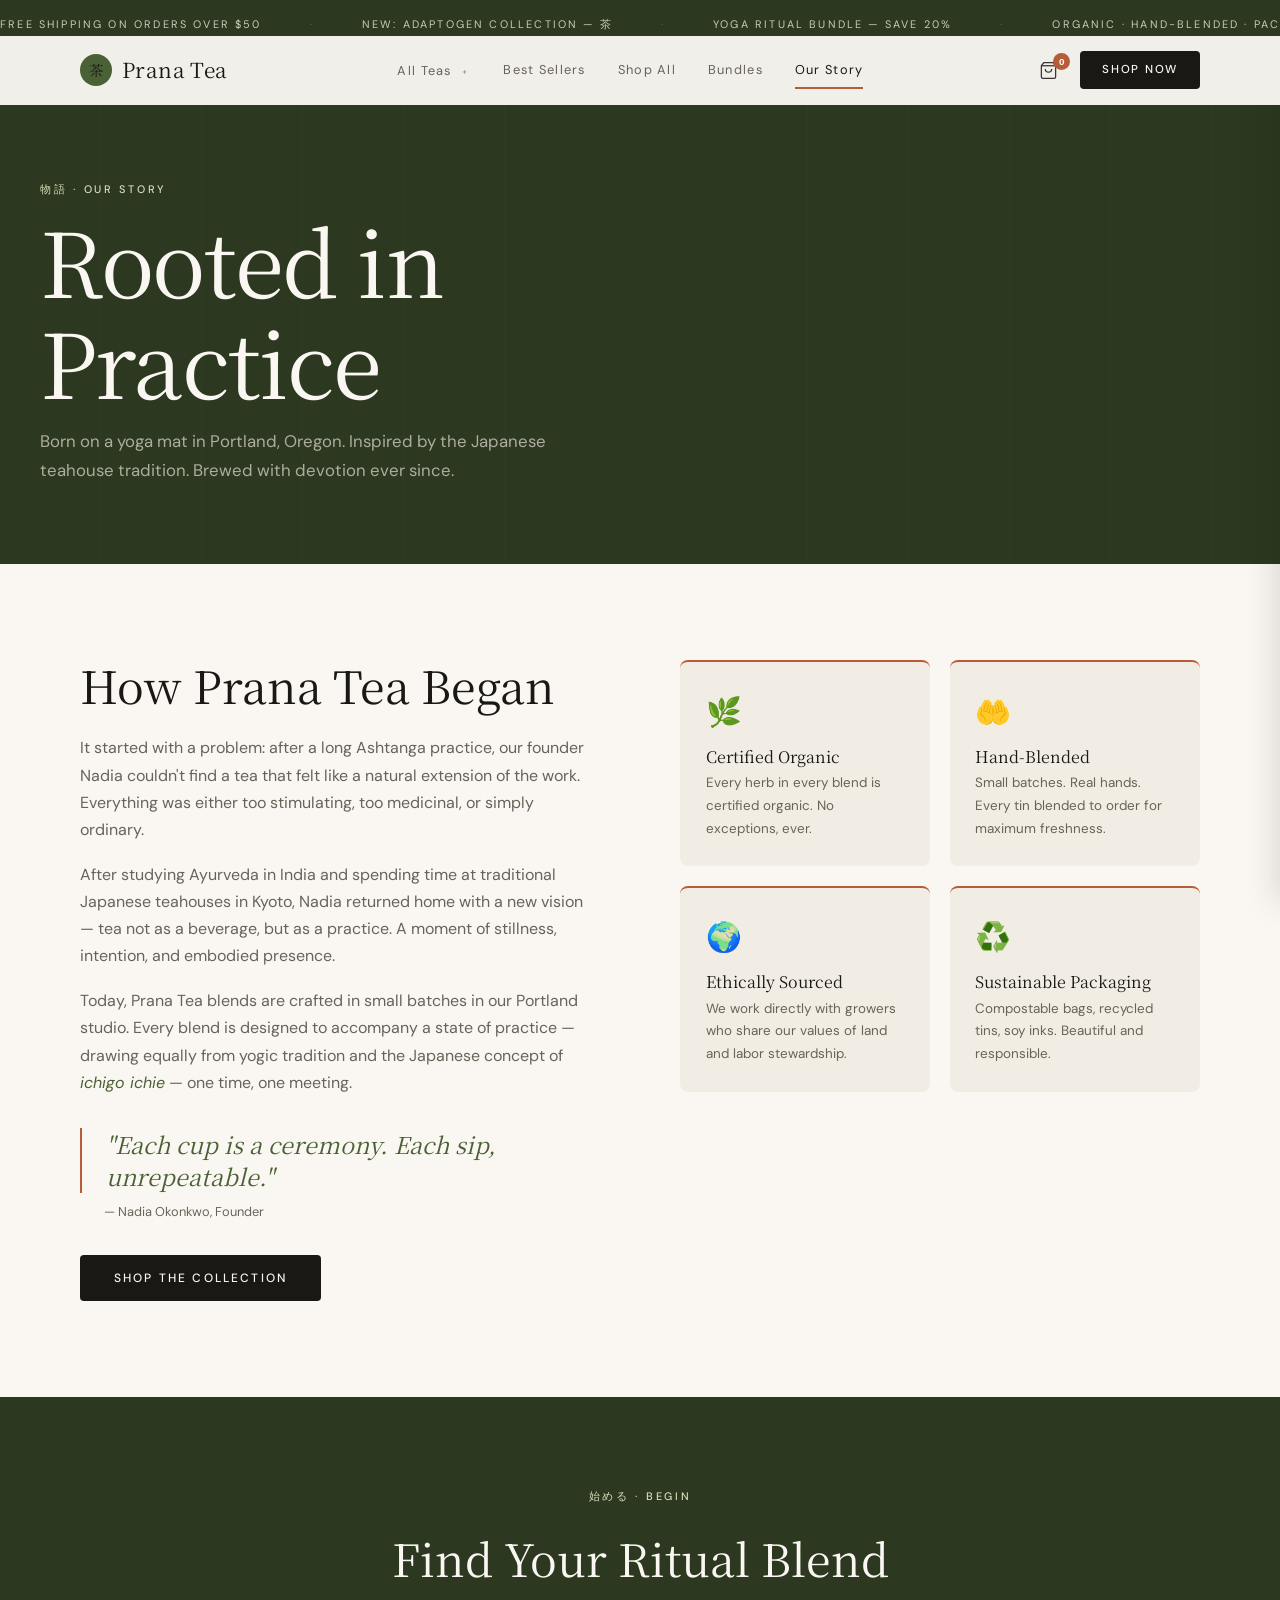
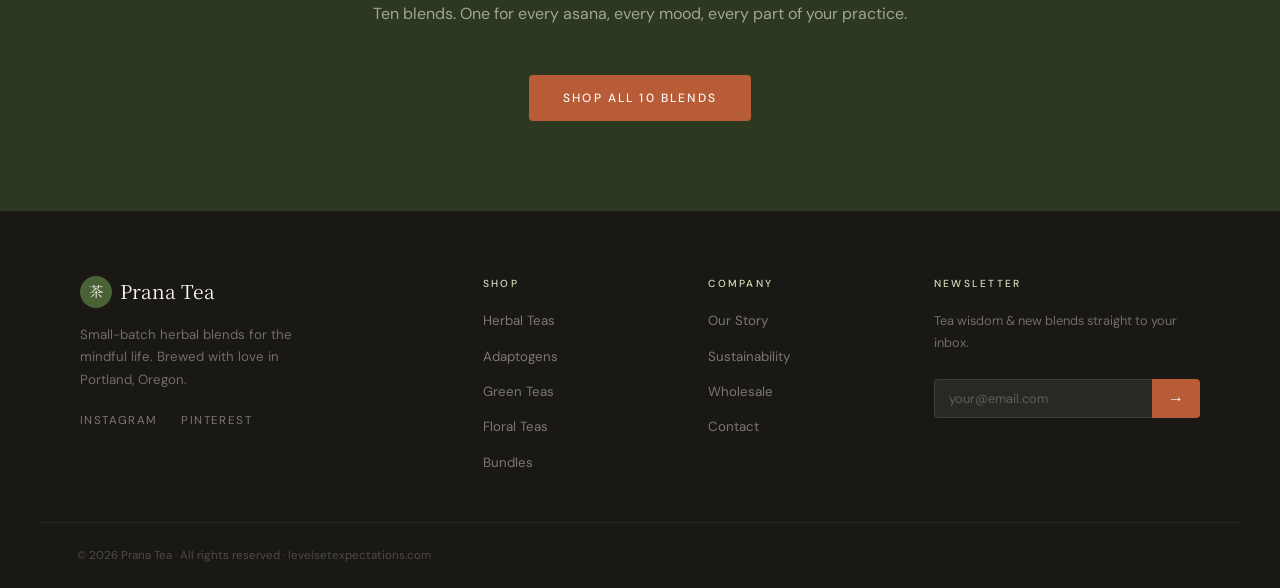
==== commit ac541736: "Add files via upload" ====
--- a/about.html
+++ b/about.html
@@ -7,28 +7,30 @@
   <link rel="stylesheet" href="css/style.css" />
   <link rel="preconnect" href="https://fonts.googleapis.com" />
   <link rel="preconnect" href="https://fonts.gstatic.com" crossorigin />
-  <link href="https://fonts.googleapis.com/css2?family=Playfair+Display:ital,wght@0,400;0,500;1,400&family=DM+Sans:wght@300;400;500&display=swap" rel="stylesheet" />
+  <link href="https://fonts.googleapis.com/css2?family=Noto+Serif+JP:wght@300;400;500&family=DM+Sans:wght@300;400;500&display=swap" rel="stylesheet" />
 </head>
 <body>
 
   <div class="announce-strip">
     <div class="announce-track">
       <span>Free shipping on orders over $50</span><span class="dot">·</span>
-      <span>New: Adaptogen Collection now available</span><span class="dot">·</span>
-      <span>Explore our Yoga Ritual Bundle &mdash; save 20%</span><span class="dot">·</span>
+      <span>New: Adaptogen Collection — 茶</span><span class="dot">·</span>
+      <span>Yoga Ritual Bundle — save 20%</span><span class="dot">·</span>
+      <span>Organic · Hand-blended · Pacific Northwest</span><span class="dot">·</span>
       <span>Free shipping on orders over $50</span><span class="dot">·</span>
-      <span>New: Adaptogen Collection now available</span><span class="dot">·</span>
-      <span>Explore our Yoga Ritual Bundle &mdash; save 20%</span>
+      <span>New: Adaptogen Collection — 茶</span><span class="dot">·</span>
+      <span>Yoga Ritual Bundle — save 20%</span><span class="dot">·</span>
+      <span>Organic · Hand-blended · Pacific Northwest</span><span class="dot">·</span>
     </div>
   </div>
 
   <header class="site-header" id="site-header">
     <div class="header-inner">
       <button class="mobile-toggle" id="mobileToggle" aria-label="Toggle menu"><span></span><span></span><span></span></button>
-      <a href="index.html" class="logo"><span class="logo-mark">✦</span><span class="logo-text">Prana Tea</span></a>
+      <a href="index.html" class="logo"><span class="logo-icon">茶</span> Prana Tea</a>
       <nav class="main-nav" id="mainNav">
         <div class="nav-item has-mega">
-          <button class="nav-link mega-trigger" id="megaBtn">All Teas <span class="chevron">﹢</span></button>
+          <button class="nav-link mega-trigger" id="megaBtn" aria-expanded="false">All Teas <span class="chevron">﹢</span></button>
           <div class="mega-menu" id="megaMenu">
             <div class="mega-inner">
               <div class="mega-col">
@@ -49,8 +51,8 @@
               <div class="mega-featured">
                 <p class="mega-feat-label">Featured Blend</p>
                 <div class="mega-feat-card">
-                  <div class="mega-feat-img feat-thirdeye"></div>
-                  <div class="mega-feat-info"><strong>Third Eye Clarity</strong><p>Lion's mane + peppermint for deep focus</p><a href="store.html#third-eye" class="mega-feat-cta">Shop Now →</a></div>
+                  <div class="mega-feat-img feat-matcha"></div>
+                  <div class="mega-feat-info"><strong>Jade Tranquility</strong><p>Ceremonial green tea with lemon verbena</p><a href="store.html#jade-tranquility" class="mega-feat-cta">Shop Now →</a></div>
                 </div>
               </div>
             </div>
@@ -76,9 +78,9 @@
 
   <section class="page-hero">
     <div class="page-hero-content">
-      <p class="eyebrow">Our Story</p>
+      <span class="eyebrow light">物語 · Our Story</span>
       <h1>Rooted in Practice</h1>
-      <p>Born on a yoga mat in Portland, Oregon. Brewed with devotion ever since.</p>
+      <p>Born on a yoga mat in Portland, Oregon. Inspired by the Japanese teahouse tradition. Brewed with devotion ever since.</p>
     </div>
   </section>
 
@@ -86,12 +88,12 @@
     <div class="container about-inner">
       <div class="about-text">
         <h2>How Prana Tea Began</h2>
-        <p>It started with a problem: after a long Ashtanga practice, our founder Nadia couldn't find a tea that felt like a natural extension of the work. Everything was either too stimulating, too medicinal, or simply... ordinary.</p>
-        <p>So she went back to her roots — literally. Drawing on her background in Ayurveda and a decade of herbalism, Nadia began blending for herself, then for her students, then for anyone who wanted something more intentional in their cup.</p>
-        <p>Today, Prana Tea blends are crafted in small batches in our Portland studio, using certified organic herbs sourced directly from small farms we trust. Every blend is designed to accompany a state of practice — not just a time of day.</p>
-        <blockquote>"Tea isn't what you drink before yoga. Tea <em>is</em> yoga — when done with presence."</blockquote>
+        <p>It started with a problem: after a long Ashtanga practice, our founder Nadia couldn't find a tea that felt like a natural extension of the work. Everything was either too stimulating, too medicinal, or simply ordinary.</p>
+        <p>After studying Ayurveda in India and spending time at traditional Japanese teahouses in Kyoto, Nadia returned home with a new vision — tea not as a beverage, but as a practice. A moment of stillness, intention, and embodied presence.</p>
+        <p>Today, Prana Tea blends are crafted in small batches in our Portland studio. Every blend is designed to accompany a state of practice — drawing equally from yogic tradition and the Japanese concept of <em>ichigo ichie</em> — one time, one meeting.</p>
+        <blockquote>"Each cup is a ceremony. Each sip, unrepeatable."</blockquote>
         <p class="quote-credit">— Nadia Okonkwo, Founder</p>
-        <a href="store.html" class="btn btn-dark">Shop the Collection</a>
+        <a href="store.html" class="btn btn-ink">Shop the Collection</a>
       </div>
       <div class="about-values">
         <div class="value-card"><div class="value-icon">🌿</div><h4>Certified Organic</h4><p>Every herb in every blend is certified organic. No exceptions, ever.</p></div>
@@ -104,20 +106,16 @@
 
   <section class="section cta-section">
     <div class="container cta-inner">
-      <p class="eyebrow center">Ready to Begin?</p>
+      <span class="eyebrow light">始める · Begin</span>
       <h2>Find Your Ritual Blend</h2>
-      <p style="text-align:center; margin: 0 auto 2rem;">Ten blends. One for every asana, every mood, every part of your practice.</p>
-      <a href="store.html" class="btn btn-dark">Shop All 10 Blends</a>
+      <p style="color:rgba(242,237,228,0.6); text-align:center; margin: 0 auto 2rem;">Ten blends. One for every asana, every mood, every part of your practice.</p>
+      <a href="store.html" class="btn btn-rust">Shop All 10 Blends</a>
     </div>
   </section>
 
   <footer class="site-footer">
     <div class="container footer-inner">
-      <div class="footer-brand">
-        <div class="footer-logo"><span class="logo-mark">✦</span> Prana Tea</div>
-        <p>Small-batch herbal blends for the mindful life.<br/>Brewed with love in the Pacific Northwest.</p>
-        <div class="footer-socials"><a href="#">Instagram</a><a href="#">Pinterest</a></div>
-      </div>
+      <div class="footer-brand"><div class="footer-logo"><span class="logo-icon">茶</span> Prana Tea</div><p>Small-batch herbal blends for the mindful life. Brewed with love in Portland, Oregon.</p><div class="footer-socials"><a href="#">Instagram</a><a href="#">Pinterest</a></div></div>
       <div class="footer-col"><h5>Shop</h5><a href="store.html#herbal">Herbal Teas</a><a href="store.html#adaptogen">Adaptogens</a><a href="store.html#green">Green Teas</a><a href="store.html#floral">Floral Teas</a><a href="store.html#bundles">Bundles</a></div>
       <div class="footer-col"><h5>Company</h5><a href="about.html">Our Story</a><a href="#">Sustainability</a><a href="#">Wholesale</a><a href="#">Contact</a></div>
       <div class="footer-col footer-newsletter"><h5>Newsletter</h5><p>Tea wisdom &amp; new blends straight to your inbox.</p><div class="newsletter-form"><input type="email" placeholder="your@email.com" /><button>→</button></div></div>
@@ -131,7 +129,7 @@
     <div class="cart-items" id="cartItems"><p class="cart-empty">Your cart is empty.<br/>Add a blend to begin your ritual.</p></div>
     <div class="cart-footer" id="cartFooter" style="display:none;">
       <div class="cart-total"><span>Total</span><span id="cartTotal">$0.00</span></div>
-      <button class="btn btn-dark full-width" onclick="checkout()">Proceed to Checkout</button>
+      <button class="btn btn-ink full-width" onclick="checkout()">Proceed to Checkout</button>
       <p class="cart-note">Free shipping over $50 · Secure checkout</p>
     </div>
   </aside>
--- a/css/style.css
+++ b/css/style.css
@@ -1,84 +1,117 @@
 /* =============================================
-   PRANA TEA — Style Sheet v2
-   Art of Tea editorial × Yoga cream/blue
-   Fonts: Playfair Display + DM Sans
+   PRANA TEA — Japanese Teahouse Theme
+   Warm & Natural × Modern Zen
+   Palette: bamboo, sand, rust, matcha
+   Fonts: Noto Serif JP + DM Sans
    ============================================= */
 
 :root {
-  /* Core palette — blend of cream warmth + clean white */
-  --white:       #FAFAF8;
-  --off-white:   #F4F1EC;
-  --cream:       #EDE8DF;
-  --warm-grey:   #E8E3D8;
-  --light-grey:  #F7F5F2;
-
-  /* Blue accent system */
-  --blue-pale:   #D8EAF4;
-  --blue-light:  #A8CCE0;
-  --blue-mid:    #6AAAC8;
-  --blue-deep:   #3E8AAA;
-  --blue-ink:    #1E5570;
-
-  /* Warm accents */
-  --sand:        #C9B89A;
-  --gold:        #B8955A;
-  --rose:        #D4A89A;
-
-  /* Text */
-  --text:        #2A2520;
-  --text-mid:    #5A5248;
-  --text-muted:  #9A9188;
-
-  /* Dark sections */
-  --dark:        #1C2022;
-  --dark-mid:    #2C3335;
-
-  --font-serif:  'Playfair Display', Georgia, serif;
-  --font-sans:   'DM Sans', sans-serif;
-  --ease:        cubic-bezier(0.25, 0.46, 0.45, 0.94);
-  --transition:  0.3s var(--ease);
-  --radius:      12px;
-  --shadow-sm:   0 2px 12px rgba(0,0,0,0.06);
-  --shadow-md:   0 8px 32px rgba(0,0,0,0.10);
-  --shadow-lg:   0 20px 60px rgba(0,0,0,0.14);
+  /* Warm natural palette */
+  --sand:         #F2EDE4;
+  --sand-mid:     #E8E0D2;
+  --sand-deep:    #D9CEBC;
+  --bamboo:       #C4B896;
+  --bamboo-dark:  #8C7E60;
+  --paper:        #FAF7F2;
+  --paper-warm:   #F5F0E8;
+
+  /* Matcha greens */
+  --matcha-pale:  #D4DDB8;
+  --matcha:       #8A9E6A;
+  --matcha-deep:  #4A6035;
+  --matcha-ink:   #2C3820;
+
+  /* Rust & earth */
+  --rust:         #B85C38;
+  --rust-light:   #D4845C;
+  --rust-pale:    #EED4C4;
+  --clay:         #8C4A30;
+
+  /* Ink & stone */
+  --ink:          #1A1814;
+  --ink-mid:      #3A3530;
+  --stone:        #6A6258;
+  --stone-light:  #9A9288;
+  --ash:          #C8C0B4;
+
+  --font-display: 'Noto Serif JP', 'Playfair Display', Georgia, serif;
+  --font-body:    'DM Sans', sans-serif;
+  --ease:         cubic-bezier(0.25, 0.46, 0.45, 0.94);
+  --ease-spring:  cubic-bezier(0.34, 1.56, 0.64, 1);
+  --transition:   0.32s var(--ease);
+  --radius-sm:    4px;
+  --radius:       8px;
+  --shadow-sm:    0 2px 12px rgba(26,24,20,0.07);
+  --shadow-md:    0 8px 32px rgba(26,24,20,0.12);
+  --shadow-lg:    0 20px 60px rgba(26,24,20,0.18);
 }
 
 /* ---- Reset ---- */
 *, *::before, *::after { box-sizing: border-box; margin: 0; padding: 0; }
 html { scroll-behavior: smooth; font-size: 16px; }
-body { font-family: var(--font-sans); background: var(--white); color: var(--text); line-height: 1.65; overflow-x: hidden; }
+body {
+  font-family: var(--font-body);
+  background: var(--paper);
+  color: var(--ink-mid);
+  line-height: 1.7;
+  overflow-x: hidden;
+}
 a { text-decoration: none; color: inherit; }
 img { display: block; max-width: 100%; }
-p { max-width: 60ch; }
+p { max-width: 58ch; }
 
 /* ---- Typography ---- */
-h1, h2, h3, h4 { font-family: var(--font-serif); font-weight: 400; line-height: 1.1; }
-h1 { font-size: clamp(2.8rem, 7vw, 5.5rem); }
-h2 { font-size: clamp(1.9rem, 3.5vw, 2.9rem); }
-h3 { font-size: clamp(1.3rem, 2vw, 1.7rem); }
-h4 { font-size: 1.15rem; }
-em { font-style: italic; color: var(--blue-deep); }
-
-.container { max-width: 1240px; margin: 0 auto; padding: 0 2rem; }
-.section { padding: 90px 0; }
-
-/* ---- Eyebrow ---- */
+h1, h2, h3, h4 {
+  font-family: var(--font-display);
+  font-weight: 400;
+  line-height: 1.12;
+  color: var(--ink);
+}
+h1 { font-size: clamp(2.8rem, 7vw, 5.8rem); letter-spacing: -0.02em; }
+h2 { font-size: clamp(1.8rem, 3.5vw, 3rem); }
+h3 { font-size: clamp(1.2rem, 2vw, 1.6rem); }
+h4 { font-size: 1.1rem; }
+em { font-style: italic; color: var(--matcha-deep); }
+
+.container { max-width: 1200px; margin: 0 auto; padding: 0 2.5rem; }
+.section { padding: 96px 0; }
+
+/* ---- Kanji-style decorative elements ---- */
+.jp-rule {
+  display: flex;
+  align-items: center;
+  gap: 1rem;
+  margin-bottom: 1rem;
+}
+.jp-rule::before, .jp-rule::after {
+  content: '';
+  flex: 1;
+  height: 1px;
+  background: var(--bamboo);
+  opacity: 0.4;
+}
+.jp-rule span {
+  font-family: var(--font-display);
+  font-size: 0.7rem;
+  letter-spacing: 0.25em;
+  text-transform: uppercase;
+  color: var(--stone);
+}
+
 .eyebrow {
-  font-family: var(--font-sans);
-  font-size: 0.72rem;
+  font-family: var(--font-body);
+  font-size: 0.68rem;
   font-weight: 500;
-  letter-spacing: 0.2em;
-  text-transform: uppercase;
-  color: var(--blue-deep);
+  letter-spacing: 0.25em;
+  text-transform: uppercase;
+  color: var(--matcha-deep);
+  display: block;
   margin-bottom: 0.75rem;
-  display: block;
-}
-.eyebrow.light { color: var(--blue-light); }
-.eyebrow.center { text-align: center; }
+}
+.eyebrow.rust { color: var(--rust); }
+.eyebrow.light { color: var(--matcha-pale); }
 .center { text-align: center; }
-
-/* ---- Section header ---- */
-.section-header { text-align: center; margin-bottom: 56px; }
+.section-header { text-align: center; margin-bottom: 60px; }
 .section-header h2 { margin-top: 0.4rem; }
 .section-cta { text-align: center; margin-top: 3rem; }
 
@@ -87,71 +120,115 @@
    ============================================= */
 .btn {
   display: inline-block;
-  font-family: var(--font-sans);
-  font-size: 0.8rem;
+  font-family: var(--font-body);
+  font-size: 0.75rem;
   font-weight: 500;
-  letter-spacing: 0.12em;
-  text-transform: uppercase;
-  padding: 13px 32px;
-  border-radius: 4px;
+  letter-spacing: 0.18em;
+  text-transform: uppercase;
+  padding: 13px 34px;
   border: none;
   cursor: pointer;
   transition: var(--transition);
   white-space: nowrap;
-}
-.btn-dark { background: var(--dark); color: #fff; }
-.btn-dark:hover { background: var(--dark-mid); transform: translateY(-1px); box-shadow: var(--shadow-md); }
-.btn-ghost-dark { background: transparent; color: var(--text); border: 1.5px solid var(--text); }
-.btn-ghost-dark:hover { background: var(--text); color: #fff; }
-.btn-outline-dark { background: transparent; color: var(--text); border: 1.5px solid var(--warm-grey); }
-.btn-outline-dark:hover { border-color: var(--text); background: var(--off-white); }
-.btn-cream { background: var(--off-white); color: var(--text); }
-.btn-cream:hover { background: var(--cream); transform: translateY(-1px); }
+  border-radius: var(--radius-sm);
+}
+
+.btn-ink {
+  background: var(--ink);
+  color: var(--paper);
+}
+.btn-ink:hover {
+  background: var(--ink-mid);
+  transform: translateY(-2px);
+  box-shadow: var(--shadow-md);
+}
+
+.btn-matcha {
+  background: var(--matcha-deep);
+  color: var(--paper);
+}
+.btn-matcha:hover {
+  background: var(--matcha);
+  transform: translateY(-2px);
+  box-shadow: 0 8px 24px rgba(74,96,53,0.3);
+}
+
+.btn-rust {
+  background: var(--rust);
+  color: var(--paper);
+}
+.btn-rust:hover {
+  background: var(--clay);
+  transform: translateY(-2px);
+  box-shadow: 0 8px 24px rgba(184,92,56,0.3);
+}
+
+.btn-outline {
+  background: transparent;
+  color: var(--ink);
+  border: 1px solid var(--bamboo-dark);
+}
+.btn-outline:hover {
+  background: var(--sand);
+  border-color: var(--ink);
+}
+
+.btn-outline-light {
+  background: transparent;
+  color: var(--paper);
+  border: 1px solid rgba(255,255,255,0.4);
+}
+.btn-outline-light:hover {
+  background: rgba(255,255,255,0.12);
+}
+
 .full-width { width: 100%; text-align: center; }
 
-/* Add-to-cart button in product cards */
 .add-btn {
-  font-family: var(--font-sans);
-  font-size: 0.75rem;
+  font-family: var(--font-body);
+  font-size: 0.7rem;
   font-weight: 500;
-  letter-spacing: 0.1em;
-  text-transform: uppercase;
-  background: var(--blue-deep);
-  color: #fff;
+  letter-spacing: 0.14em;
+  text-transform: uppercase;
+  background: var(--matcha-deep);
+  color: var(--paper);
   border: none;
-  padding: 8px 18px;
-  border-radius: 4px;
+  padding: 8px 16px;
+  border-radius: var(--radius-sm);
   cursor: pointer;
   transition: var(--transition);
+}
+.add-btn:hover { background: var(--matcha); transform: translateY(-1px); }
+
+/* =============================================
+   ANNOUNCE STRIP
+   ============================================= */
+.announce-strip {
+  background: var(--matcha-ink);
+  color: rgba(242,237,228,0.8);
+  overflow: hidden;
+  padding: 9px 0;
   white-space: nowrap;
-}
-.add-btn:hover { background: var(--blue-ink); transform: translateY(-1px); }
-
-/* =============================================
-   ANNOUNCEMENT STRIP
-   ============================================= */
-.announce-strip {
-  background: var(--dark);
-  color: rgba(255,255,255,0.8);
-  overflow: hidden;
-  padding: 10px 0;
-  white-space: nowrap;
+  position: fixed;
+  top: 0; left: 0; right: 0;
+  z-index: 500;
+  height: 36px;
 }
 .announce-track {
   display: inline-flex;
-  gap: 2.5rem;
-  animation: marquee 28s linear infinite;
+  gap: 3rem;
+  animation: marquee 32s linear infinite;
   white-space: nowrap;
   will-change: transform;
 }
 .announce-track span {
-  font-size: 0.72rem;
-  letter-spacing: 0.12em;
+  font-size: 0.68rem;
+  letter-spacing: 0.2em;
   text-transform: uppercase;
   flex-shrink: 0;
   display: inline-block;
 }
-.announce-track .dot { opacity: 0.4; }
+.announce-track .dot { opacity: 0.35; }
 @keyframes marquee {
   from { transform: translateX(0); }
   to   { transform: translateX(-50%); }
@@ -162,23 +239,23 @@
    ============================================= */
 .site-header {
   position: fixed;
-  top: 0; left: 0; right: 0;
-  z-index: 100;
-  background: rgba(250, 250, 248, 0.97);
-  backdrop-filter: blur(10px);
-  -webkit-backdrop-filter: blur(10px);
+  top: 36px; left: 0; right: 0;
+  z-index: 400;
+  background: rgba(250, 247, 242, 0.96);
+  backdrop-filter: blur(12px);
+  -webkit-backdrop-filter: blur(12px);
   border-bottom: 1px solid transparent;
   transition: border-color var(--transition), box-shadow var(--transition);
 }
 .site-header.scrolled {
-  border-color: var(--warm-grey);
+  border-color: var(--sand-deep);
   box-shadow: var(--shadow-sm);
 }
 
 .header-inner {
-  max-width: 1240px;
+  max-width: 1200px;
   margin: 0 auto;
-  padding: 0 2rem;
+  padding: 0 2.5rem;
   display: flex;
   align-items: center;
   height: 68px;
@@ -188,21 +265,30 @@
 .logo {
   display: flex;
   align-items: center;
-  gap: 7px;
-  font-family: var(--font-serif);
-  font-size: 1.35rem;
-  color: var(--text);
+  gap: 10px;
+  font-family: var(--font-display);
+  font-size: 1.3rem;
+  color: var(--ink);
   white-space: nowrap;
   flex-shrink: 0;
-}
-.logo-mark { color: var(--blue-deep); animation: spin-slow 25s linear infinite; display: inline-block; }
-@keyframes spin-slow { to { transform: rotate(360deg); } }
-
-/* ---- Main nav ---- */
+  letter-spacing: 0.02em;
+}
+.logo-icon {
+  width: 32px;
+  height: 32px;
+  background: var(--matcha-deep);
+  border-radius: 50%;
+  display: flex;
+  align-items: center;
+  justify-content: center;
+  font-size: 0.9rem;
+  flex-shrink: 0;
+}
+
+/* Main nav */
 .main-nav {
   display: flex;
   align-items: center;
-  gap: 0;
   flex: 1;
   justify-content: center;
 }
@@ -210,31 +296,30 @@
 .nav-item { position: relative; }
 
 .nav-link {
-  font-family: var(--font-sans);
-  font-size: 0.82rem;
+  font-family: var(--font-body);
+  font-size: 0.8rem;
   font-weight: 400;
-  letter-spacing: 0.06em;
-  color: var(--text-mid);
-  padding: 8px 18px;
+  letter-spacing: 0.1em;
+  color: var(--stone);
+  padding: 8px 16px;
   border: none;
   background: none;
   cursor: pointer;
   transition: color var(--transition);
-  position: relative;
   white-space: nowrap;
-}
-.nav-link:hover, .nav-link.active { color: var(--text); }
+  position: relative;
+}
+.nav-link:hover, .nav-link.active { color: var(--ink); }
 .nav-link.active::after {
   content: '';
   position: absolute;
-  bottom: 0; left: 18px; right: 18px;
+  bottom: 0; left: 16px; right: 16px;
   height: 1.5px;
-  background: var(--blue-deep);
-}
-.chevron { font-size: 0.7rem; margin-left: 3px; transition: transform var(--transition); display: inline-block; }
+  background: var(--rust);
+}
+.chevron { font-size: 0.65rem; margin-left: 4px; transition: transform var(--transition); display: inline-block; }
 .mega-trigger[aria-expanded="true"] .chevron { transform: rotate(45deg); }
 
-/* ---- Header actions ---- */
 .header-actions {
   display: flex;
   align-items: center;
@@ -247,45 +332,44 @@
   background: none;
   border: none;
   cursor: pointer;
-  color: var(--text);
+  color: var(--ink-mid);
   padding: 6px;
   display: flex;
   align-items: center;
   transition: color var(--transition);
 }
-.cart-btn:hover { color: var(--blue-deep); }
+.cart-btn:hover { color: var(--rust); }
 
 .cart-badge {
   position: absolute;
   top: -2px; right: -6px;
-  background: var(--blue-deep);
+  background: var(--rust);
   color: #fff;
   border-radius: 50%;
   width: 17px; height: 17px;
-  font-size: 0.65rem;
+  font-size: 0.62rem;
   font-weight: 700;
   display: flex; align-items: center; justify-content: center;
   transition: transform 0.2s;
 }
 
 .nav-cta {
-  font-size: 0.78rem;
+  font-size: 0.72rem;
   font-weight: 500;
-  letter-spacing: 0.1em;
-  text-transform: uppercase;
-  background: var(--blue-deep);
-  color: #fff;
+  letter-spacing: 0.15em;
+  text-transform: uppercase;
+  background: var(--ink);
+  color: var(--paper);
   padding: 9px 22px;
-  border-radius: 4px;
+  border-radius: var(--radius-sm);
   transition: var(--transition);
 }
-.nav-cta:hover { background: var(--blue-ink); }
-
-/* Mobile */
+.nav-cta:hover { background: var(--rust); }
+
 .mobile-toggle { display: none; flex-direction: column; gap: 5px; background: none; border: none; cursor: pointer; padding: 4px; }
-.mobile-toggle span { display: block; width: 22px; height: 1.5px; background: var(--text); border-radius: 2px; transition: var(--transition); }
-.mobile-nav { display: none; flex-direction: column; background: var(--white); padding: 1rem 2rem 2rem; border-top: 1px solid var(--warm-grey); gap: 0; }
-.mobile-nav a { font-size: 1rem; font-family: var(--font-serif); color: var(--text); padding: 0.85rem 0; border-bottom: 1px solid var(--warm-grey); }
+.mobile-toggle span { display: block; width: 22px; height: 1.5px; background: var(--ink); border-radius: 2px; transition: var(--transition); }
+.mobile-nav { display: none; flex-direction: column; background: var(--paper); padding: 1rem 2.5rem 2rem; border-top: 1px solid var(--sand-deep); }
+.mobile-nav a { font-size: 1rem; font-family: var(--font-display); color: var(--ink); padding: 0.9rem 0; border-bottom: 1px solid var(--sand-mid); display: block; }
 .mobile-nav.open { display: flex; }
 
 /* =============================================
@@ -295,16 +379,16 @@
   position: absolute;
   top: calc(100% + 1px);
   left: 50%;
-  transform: translateX(-50%) translateY(8px);
-  width: 720px;
-  background: var(--white);
-  border: 1px solid var(--warm-grey);
+  transform: translateX(-50%) translateY(10px);
+  width: 740px;
+  background: var(--paper);
+  border: 1px solid var(--sand-deep);
   border-radius: var(--radius);
   box-shadow: var(--shadow-lg);
   opacity: 0;
   pointer-events: none;
   transition: opacity 0.22s var(--ease), transform 0.22s var(--ease);
-  z-index: 200;
+  z-index: 500;
 }
 .mega-menu.open {
   opacity: 1;
@@ -313,267 +397,336 @@
 }
 .mega-inner {
   display: grid;
-  grid-template-columns: 1fr 1fr 200px;
+  grid-template-columns: 1fr 1fr 210px;
   gap: 0;
-  padding: 0;
 }
 .mega-col {
-  padding: 2rem 1.5rem;
-  border-right: 1px solid var(--warm-grey);
-}
-.mega-col:last-of-type { border-right: none; }
+  padding: 2rem 1.6rem;
+  border-right: 1px solid var(--sand-mid);
+}
 .mega-heading {
-  font-family: var(--font-sans);
-  font-size: 0.68rem;
+  font-family: var(--font-body);
+  font-size: 0.64rem;
   font-weight: 500;
-  letter-spacing: 0.18em;
-  text-transform: uppercase;
-  color: var(--text-muted);
-  margin-bottom: 1rem;
+  letter-spacing: 0.22em;
+  text-transform: uppercase;
+  color: var(--stone-light);
+  margin-bottom: 1.2rem;
 }
 .mega-link {
   display: flex;
   align-items: flex-start;
   gap: 10px;
   padding: 9px 8px;
-  border-radius: 8px;
+  border-radius: var(--radius-sm);
   transition: background var(--transition);
   margin-bottom: 2px;
 }
-.mega-link:hover { background: var(--light-grey); }
-.mega-icon { font-size: 1.1rem; flex-shrink: 0; margin-top: 2px; }
-.mega-link strong { font-family: var(--font-sans); font-size: 0.85rem; font-weight: 500; color: var(--text); display: block; }
-.mega-link p { font-size: 0.75rem; color: var(--text-muted); margin: 0; max-width: none; line-height: 1.4; }
+.mega-link:hover { background: var(--sand); }
+.mega-icon { font-size: 1rem; flex-shrink: 0; margin-top: 3px; }
+.mega-link strong { font-family: var(--font-body); font-size: 0.84rem; font-weight: 500; color: var(--ink); display: block; }
+.mega-link p { font-size: 0.74rem; color: var(--stone); margin: 0; max-width: none; line-height: 1.4; }
 
 .mega-featured {
-  padding: 1.5rem;
-  background: var(--light-grey);
+  padding: 1.6rem;
+  background: var(--sand);
   border-radius: 0 var(--radius) var(--radius) 0;
 }
 .mega-feat-label {
-  font-size: 0.65rem;
+  font-size: 0.62rem;
   font-weight: 500;
-  letter-spacing: 0.18em;
-  text-transform: uppercase;
-  color: var(--text-muted);
+  letter-spacing: 0.2em;
+  text-transform: uppercase;
+  color: var(--stone);
   margin-bottom: 1rem;
 }
-.mega-feat-card { display: flex; flex-direction: column; gap: 0.8rem; }
+.mega-feat-card { display: flex; flex-direction: column; gap: 0.9rem; }
 .mega-feat-img {
   width: 100%;
-  height: 130px;
-  border-radius: 8px;
-  background: linear-gradient(135deg, #B8D4B0, #88A890);
-}
-.feat-thirdeye { background: linear-gradient(135deg, #B8D4B0 0%, #7AA87A 100%); }
-.mega-feat-info strong { font-family: var(--font-serif); font-size: 1rem; color: var(--text); display: block; margin-bottom: 4px; }
-.mega-feat-info p { font-size: 0.78rem; color: var(--text-muted); margin-bottom: 0.6rem; max-width: none; }
-.mega-feat-cta { font-size: 0.75rem; font-weight: 500; color: var(--blue-deep); letter-spacing: 0.05em; }
-.mega-feat-cta:hover { color: var(--blue-ink); }
-
-/* =============================================
-   TEA VISUALS — CSS illustrated tins/cups
+  height: 120px;
+  border-radius: var(--radius-sm);
+}
+.feat-matcha { background: linear-gradient(135deg, var(--matcha-pale), var(--matcha)); }
+.mega-feat-info strong { font-family: var(--font-display); font-size: 0.95rem; color: var(--ink); display: block; margin-bottom: 4px; }
+.mega-feat-info p { font-size: 0.75rem; color: var(--stone); margin-bottom: 0.7rem; max-width: none; }
+.mega-feat-cta { font-size: 0.72rem; font-weight: 500; color: var(--rust); letter-spacing: 0.08em; }
+.mega-feat-cta:hover { color: var(--clay); }
+
+/* =============================================
+   TEA VISUALS
    ============================================= */
 .tea-vis {
-  width: 100%;
-  height: 100%;
-  position: relative;
-  display: flex;
-  align-items: center;
-  justify-content: center;
+  width: 100%; height: 100%;
+  display: flex; align-items: center; justify-content: center;
+  position: relative;
 }
 .tea-vis::before {
   content: '🍵';
   font-size: 4rem;
-  filter: drop-shadow(0 6px 12px rgba(0,0,0,0.12));
+  position: relative; z-index: 2;
+  filter: drop-shadow(0 6px 14px rgba(26,24,20,0.15));
   transition: transform 0.4s var(--ease);
-  z-index: 2;
-  position: relative;
-}
-
-.tv-sunrise  { background: linear-gradient(150deg, #FDE8CC, #F5C27A, #ECD5AA); }
-.tv-savasana { background: linear-gradient(150deg, #C5D8E8, #96BCDA, #CBDDE8); }
-.tv-thirdeye { background: linear-gradient(150deg, #B8D4B0, #7AA87A, #C8D8C0); }
-.tv-heart    { background: linear-gradient(150deg, #F0CACA, #E09898, #F5DADA); }
-.tv-root     { background: linear-gradient(150deg, #D4C5A0, #B8A07A, #DDD0B0); }
-.tv-reishi   { background: linear-gradient(150deg, #C8B8D0, #A090B8, #D8CCD8); }
-.tv-jade     { background: linear-gradient(150deg, #A8D0C0, #70A890, #C0D8CC); }
-.tv-sencha   { background: linear-gradient(150deg, #C8D8A0, #98B860, #D4DEB8); }
-.tv-petal    { background: linear-gradient(150deg, #B8C8E8, #88A0D4, #C8D0EE); }
-.tv-fire     { background: linear-gradient(150deg, #F8D090, #E8A040, #F0C870); }
-
-/* =============================================
-   HERO — SPLIT LAYOUT
+}
+
+/* Warm earthy gradients per tea */
+.tv-sunrise   { background: linear-gradient(150deg, #F5D4A0, #D4943A, #C07820); }
+.tv-savasana  { background: linear-gradient(150deg, #C8D8B8, #8A9E6A, #607848); }
+.tv-thirdeye  { background: linear-gradient(150deg, #D8C8B8, #B89878, #8C6848); }
+.tv-heart     { background: linear-gradient(150deg, #EEC8B8, #C88868, #A06848); }
+.tv-root      { background: linear-gradient(150deg, #D0C4A8, #A09070, #786050); }
+.tv-reishi    { background: linear-gradient(150deg, #C8C0B0, #988870, #706050); }
+.tv-jade      { background: linear-gradient(150deg, #C4D8B0, #8AAE78, #507848); }
+.tv-sencha    { background: linear-gradient(150deg, #D4E0A8, #A0B868, #688038); }
+.tv-petal     { background: linear-gradient(150deg, #E8C8C0, #C89888, #A07060); }
+.tv-fire      { background: linear-gradient(150deg, #F0C888, #D09040, #A86020); }
+
+/* =============================================
+   HERO — ASYMMETRIC SPLIT
    ============================================= */
 .hero {
   display: grid;
-  grid-template-columns: 1fr 1fr;
+  grid-template-columns: 55% 45%;
   min-height: 100vh;
-  padding-top: 108px; /* header + announce */
+  padding-top: 104px;
+  position: relative;
+  z-index: 1;
 }
 
 .hero-left {
   display: flex;
   flex-direction: column;
   justify-content: center;
-  padding: 5rem 3rem 5rem 5rem;
-  background: var(--off-white);
+  padding: 5rem 4rem 5rem 5rem;
+  background: var(--paper-warm);
+  position: relative;
+  overflow: hidden;
+}
+
+/* Subtle shoji grid pattern */
+.hero-left::before {
+  content: '';
+  position: absolute;
+  inset: 0;
+  background-image:
+    linear-gradient(var(--sand-mid) 1px, transparent 1px),
+    linear-gradient(90deg, var(--sand-mid) 1px, transparent 1px);
+  background-size: 60px 60px;
+  opacity: 0.15;
+  pointer-events: none;
+}
+
+.hero-kicker {
+  display: flex;
+  align-items: center;
+  gap: 12px;
+  margin-bottom: 1.5rem;
+}
+.hero-kicker-line {
+  width: 40px;
+  height: 1px;
+  background: var(--rust);
+}
+.hero-kicker span {
+  font-size: 0.68rem;
+  letter-spacing: 0.28em;
+  text-transform: uppercase;
+  color: var(--rust);
+  font-weight: 500;
 }
 
 .hero-left h1 {
-  margin: 0.5rem 0 1.2rem;
-  letter-spacing: -0.02em;
+  margin-bottom: 1.5rem;
+  position: relative;
+  z-index: 1;
+}
+
+.hero-jp {
+  font-family: var(--font-display);
+  font-size: 4rem;
+  color: var(--sand-deep);
+  letter-spacing: 0.1em;
+  line-height: 1;
+  margin-bottom: 1.5rem;
+  position: relative;
+  z-index: 1;
+  opacity: 0.6;
 }
 
 .hero-sub {
   font-size: 1rem;
-  color: var(--text-mid);
-  line-height: 1.75;
+  color: var(--stone);
+  line-height: 1.8;
   margin-bottom: 2.5rem;
-}
-
-.hero-actions { display: flex; gap: 12px; flex-wrap: wrap; }
+  max-width: 44ch;
+  position: relative;
+  z-index: 1;
+}
+
+.hero-actions {
+  display: flex;
+  gap: 12px;
+  flex-wrap: wrap;
+  position: relative;
+  z-index: 1;
+}
+
+/* Vertical text accent */
+.hero-vert-text {
+  position: absolute;
+  right: 2rem;
+  top: 50%;
+  transform: translateY(-50%) rotate(90deg);
+  font-size: 0.6rem;
+  letter-spacing: 0.3em;
+  text-transform: uppercase;
+  color: var(--ash);
+  white-space: nowrap;
+  z-index: 1;
+}
 
 .hero-right {
-  background: linear-gradient(145deg, var(--blue-pale) 0%, var(--cream) 50%, var(--warm-grey) 100%);
-  display: flex;
-  align-items: center;
-  justify-content: center;
-  position: relative;
-  overflow: hidden;
-}
-
-/* CSS Tea Tins */
-.hero-product-scene { position: relative; width: 340px; height: 420px; }
-
-.tin {
-  position: absolute;
-  display: flex;
-  flex-direction: column;
-  border-radius: 8px 8px 10px 10px;
-  overflow: hidden;
-  box-shadow: var(--shadow-lg);
-  transition: transform 0.6s var(--ease);
-}
-
-.tin-main {
-  width: 140px; height: 210px;
-  top: 60px; left: 80px;
-  z-index: 2;
-  animation: float-tin 4s ease-in-out infinite;
-}
-
-.tin-secondary {
-  width: 110px; height: 165px;
-  bottom: 60px; right: 40px;
-  z-index: 1;
-  animation: float-tin 4s ease-in-out infinite 1.5s;
-}
-
-@keyframes float-tin {
-  0%, 100% { transform: translateY(0) rotate(-1deg); }
-  50% { transform: translateY(-10px) rotate(1deg); }
-}
-
-.tin-cap {
-  height: 18px;
-  background: rgba(255,255,255,0.4);
-  border-bottom: 1px solid rgba(255,255,255,0.3);
-  flex-shrink: 0;
-}
-
-.tin-body-wrap {
-  flex: 1;
+  background: var(--matcha-ink);
   display: flex;
   flex-direction: column;
   align-items: center;
   justify-content: center;
-  padding: 1rem 0.7rem;
-  gap: 0.5rem;
-}
-
-.tin-name {
-  font-family: var(--font-serif);
-  font-size: 0.85rem;
-  color: rgba(255,255,255,0.95);
+  position: relative;
+  overflow: hidden;
+  gap: 2rem;
+  padding: 3rem 2rem;
+}
+
+/* Bamboo-inspired background lines */
+.hero-right::before {
+  content: '';
+  position: absolute;
+  inset: 0;
+  background: repeating-linear-gradient(
+    0deg,
+    transparent,
+    transparent 80px,
+    rgba(255,255,255,0.02) 80px,
+    rgba(255,255,255,0.02) 81px
+  );
+  pointer-events: none;
+}
+
+.hero-tea-showcase {
+  display: flex;
+  flex-direction: column;
+  gap: 1.5rem;
+  align-items: center;
+  position: relative;
+  z-index: 2;
+}
+
+.hero-tea-card {
+  background: rgba(255,255,255,0.06);
+  border: 1px solid rgba(255,255,255,0.1);
+  border-radius: var(--radius);
+  padding: 1.2rem 1.8rem;
+  display: flex;
+  align-items: center;
+  gap: 1.2rem;
+  width: 280px;
+  backdrop-filter: blur(8px);
+  transition: transform 0.4s var(--ease), background 0.3s;
+  animation: float-card 5s ease-in-out infinite;
+}
+.hero-tea-card:nth-child(2) { animation-delay: 1.5s; margin-left: 30px; }
+.hero-tea-card:nth-child(3) { animation-delay: 3s; margin-left: 15px; }
+
+@keyframes float-card {
+  0%, 100% { transform: translateY(0); }
+  50% { transform: translateY(-6px); }
+}
+
+.hero-tea-card:hover { background: rgba(255,255,255,0.1); }
+
+.htc-icon { font-size: 2.2rem; flex-shrink: 0; }
+.htc-info {}
+.htc-name {
+  font-family: var(--font-display);
+  font-size: 0.95rem;
+  color: rgba(242,237,228,0.95);
+  display: block;
+  margin-bottom: 2px;
+}
+.htc-type {
+  font-size: 0.68rem;
+  letter-spacing: 0.15em;
+  text-transform: uppercase;
+  color: var(--matcha-pale);
+  display: block;
+}
+.htc-price {
+  font-family: var(--font-display);
+  font-size: 0.9rem;
+  color: var(--rust-light);
+  margin-left: auto;
+  flex-shrink: 0;
+}
+
+.hero-cta-area {
+  position: relative;
+  z-index: 2;
   text-align: center;
-  line-height: 1.3;
-  font-weight: 400;
-}
-.tin-secondary .tin-name { font-size: 0.72rem; }
-
-.tin-brand {
-  font-family: var(--font-sans);
-  font-size: 0.55rem;
-  letter-spacing: 0.15em;
-  text-transform: uppercase;
-  color: rgba(255,255,255,0.7);
-}
-
-.tin-thirdeye .tin-body-wrap { background: linear-gradient(160deg, #7AAA7A, #4A8050); }
-.tin-sunrise  .tin-body-wrap { background: linear-gradient(160deg, #D4943A, #B06820); }
-
-.scene-scatter { position: absolute; inset: 0; pointer-events: none; }
-.leaf { position: absolute; font-size: 1.4rem; animation: drift 6s ease-in-out infinite; }
-.l1 { top: 15%; left: 10%; animation-delay: 0s; }
-.l2 { top: 70%; left: 5%; font-size: 1rem; animation-delay: 2s; }
-.l3 { top: 20%; right: 8%; font-size: 1rem; animation-delay: 4s; }
-@keyframes drift { 0%,100%{transform:translateY(0) rotate(0deg)} 50%{transform:translateY(-8px) rotate(8deg)} }
-
-.petal {
-  position: absolute;
-  border-radius: 50%;
-  opacity: 0.18;
-}
-.p1 { width: 120px; height: 120px; background: var(--blue-mid); top: -30px; right: -30px; }
-.p2 { width: 80px; height: 80px; background: var(--gold); bottom: 20%; left: -20px; }
-.p3 { width: 50px; height: 50px; background: var(--rose); bottom: 10%; right: 15%; }
+}
+.hero-cta-area p {
+  font-size: 0.72rem;
+  letter-spacing: 0.2em;
+  text-transform: uppercase;
+  color: rgba(242,237,228,0.4);
+  margin-top: 1rem;
+  max-width: none;
+}
 
 /* =============================================
    CATEGORY TILES
    ============================================= */
-.cat-section { background: var(--light-grey); padding: 70px 0; }
-.cat-grid { display: grid; grid-template-columns: repeat(4, 1fr); gap: 1.5rem; }
+.cat-section {
+  background: var(--sand);
+  padding: 70px 0;
+}
+.cat-grid { display: grid; grid-template-columns: repeat(4, 1fr); gap: 1px; background: var(--sand-deep); }
 
 .cat-tile {
   display: flex;
   flex-direction: column;
-  border-radius: var(--radius);
+  background: var(--paper-warm);
+  cursor: pointer;
+  transition: background var(--transition);
   overflow: hidden;
-  background: var(--white);
-  box-shadow: var(--shadow-sm);
-  transition: transform var(--transition), box-shadow var(--transition);
-  cursor: pointer;
-}
-.cat-tile:hover { transform: translateY(-5px); box-shadow: var(--shadow-md); }
-
-.cat-visual { height: 160px; }
-.cat-v-herbal   { background: linear-gradient(135deg, #C8DCC0, #88B080); }
-.cat-v-adaptogen { background: linear-gradient(135deg, #C0B0CC, #907AA8); }
-.cat-v-green    { background: linear-gradient(135deg, #B8D8B0, #70A878); }
-.cat-v-floral   { background: linear-gradient(135deg, #F0C8D0, #D89098); }
-
-.cat-info { padding: 1.2rem; display: flex; flex-direction: column; gap: 2px; }
-.cat-icon { font-size: 1.3rem; margin-bottom: 4px; }
-.cat-info strong { font-family: var(--font-sans); font-size: 0.95rem; font-weight: 500; color: var(--text); }
-.cat-info p { font-size: 0.8rem; color: var(--text-muted); margin: 0; max-width: none; }
-
-/* =============================================
-   PRODUCT GRID (home + store)
-   ============================================= */
-.products-section { background: var(--white); }
-
-.product-grid {
-  display: grid;
-  grid-template-columns: repeat(4, 1fr);
-  gap: 1.5rem;
-}
+}
+.cat-tile:hover { background: var(--paper); }
+.cat-tile:hover .cat-visual { transform: scale(1.03); }
+
+.cat-visual {
+  height: 180px;
+  transition: transform 0.5s var(--ease);
+}
+.cat-v-herbal    { background: linear-gradient(160deg, #C8D8A8, #8AAE68, #507838); }
+.cat-v-adaptogen { background: linear-gradient(160deg, #C0B8A8, #908070, #605848); }
+.cat-v-green     { background: linear-gradient(160deg, #C8DCA8, #90B868, #587838); }
+.cat-v-floral    { background: linear-gradient(160deg, #E8C8B8, #C89878, #986848); }
+
+.cat-info { padding: 1.4rem 1.6rem; }
+.cat-icon { font-size: 1.4rem; margin-bottom: 6px; display: block; }
+.cat-info strong { font-family: var(--font-display); font-size: 1.05rem; color: var(--ink); display: block; margin-bottom: 2px; }
+.cat-info p { font-size: 0.78rem; color: var(--stone); margin: 0; max-width: none; }
+
+/* =============================================
+   PRODUCT GRID
+   ============================================= */
+.products-section { background: var(--paper); }
+
+.product-grid { display: grid; grid-template-columns: repeat(4, 1fr); gap: 1.5rem; }
 
 .product-card {
   display: flex;
   flex-direction: column;
-  background: var(--white);
-  border: 1px solid var(--warm-grey);
+  background: var(--paper-warm);
+  border: 1px solid var(--sand-mid);
   border-radius: var(--radius);
   overflow: hidden;
   transition: box-shadow var(--transition), transform var(--transition);
@@ -582,126 +735,154 @@
 .product-card:hover { box-shadow: var(--shadow-md); transform: translateY(-4px); }
 
 .product-img {
-  height: 240px;
+  height: 220px;
   position: relative;
   overflow: hidden;
 }
-.product-img .tea-vis { height: 100%; transition: transform 0.4s var(--ease); }
-.product-card:hover .tea-vis { transform: scale(1.04); }
-.product-img .tea-vis::before { font-size: 4.5rem; }
+.product-img .tea-vis { height: 100%; transition: transform 0.5s var(--ease); }
+.product-card:hover .tea-vis { transform: scale(1.05); }
+.product-img .tea-vis::before { font-size: 4rem; }
 
 .overlay {
+  position: absolute; inset: 0;
+  background: rgba(26,24,20,0.28);
+  display: flex; align-items: center; justify-content: center;
+  opacity: 0;
+  transition: opacity var(--transition);
+}
+.overlay span { font-size: 0.72rem; font-weight: 500; letter-spacing: 0.14em; text-transform: uppercase; color: var(--paper); }
+.product-card:hover .overlay { opacity: 1; }
+
+.product-info { padding: 1.2rem; flex: 1; display: flex; flex-direction: column; gap: 4px; }
+.ptype { font-size: 0.66rem; font-weight: 500; letter-spacing: 0.16em; text-transform: uppercase; color: var(--stone-light); }
+.product-info h3 { font-family: var(--font-display); font-size: 1.05rem; color: var(--ink); margin: 3px 0; }
+.pbottom { display: flex; align-items: center; justify-content: space-between; margin-top: auto; padding-top: 10px; }
+.price { font-family: var(--font-display); font-size: 1.05rem; color: var(--ink); }
+.stars { color: var(--rust); font-size: 0.72rem; letter-spacing: 1px; }
+
+/* =============================================
+   PROMO SPLIT
+   ============================================= */
+.promo-split { display: grid; grid-template-columns: 1fr 1fr; }
+
+.promo-half { padding: 80px 60px; display: flex; align-items: center; }
+.promo-dark { background: var(--matcha-ink); }
+.promo-warm { background: var(--rust); }
+.promo-content { max-width: 380px; }
+
+.promo-dark h3 { color: var(--paper); font-size: 2.2rem; margin: 0.6rem 0 1rem; line-height: 1.15; }
+.promo-warm h3 { color: var(--paper); font-size: 2.2rem; margin: 0.6rem 0 1rem; line-height: 1.15; }
+.promo-dark p { color: rgba(242,237,228,0.6); margin-bottom: 2rem; max-width: none; }
+.promo-warm p { color: rgba(242,237,228,0.8); margin-bottom: 2rem; max-width: none; }
+
+/* =============================================
+   RITUAL SECTION
+   ============================================= */
+.ritual-section { background: var(--sand-mid); }
+.ritual-inner { display: grid; grid-template-columns: 1fr 1fr; gap: 6rem; align-items: center; }
+.ritual-text h2 { margin: 0.5rem 0 1.2rem; }
+.ritual-text p { color: var(--stone); margin-bottom: 1rem; }
+
+.ritual-steps { display: flex; flex-direction: column; gap: 0; }
+.step {
+  display: flex;
+  gap: 1.5rem;
+  align-items: flex-start;
+  padding: 1.5rem 0;
+  border-bottom: 1px solid var(--bamboo);
+}
+.step:last-child { border-bottom: none; }
+.step-num {
+  font-family: var(--font-display);
+  font-size: 2.2rem;
+  color: var(--bamboo-dark);
+  line-height: 1;
+  flex-shrink: 0;
+  width: 48px;
+  opacity: 0.6;
+}
+.step h4 { font-family: var(--font-display); font-size: 1rem; color: var(--ink); margin-bottom: 4px; }
+.step p { font-size: 0.86rem; color: var(--stone); max-width: none; }
+
+/* =============================================
+   TESTIMONIALS
+   ============================================= */
+.testimonials-section { background: var(--paper); }
+.testimonials-grid { display: grid; grid-template-columns: repeat(3, 1fr); gap: 1.5rem; margin-top: 3rem; }
+.testimonial {
+  padding: 2rem;
+  background: var(--paper-warm);
+  border-radius: var(--radius);
+  border-left: 3px solid var(--rust);
+}
+.tstars { color: var(--rust); font-size: 0.85rem; margin-bottom: 1rem; letter-spacing: 2px; }
+.testimonial p { font-size: 0.92rem; font-style: italic; color: var(--ink-mid); margin-bottom: 1rem; max-width: none; line-height: 1.75; }
+.testimonial cite { font-size: 0.76rem; color: var(--stone); }
+
+/* =============================================
+   PAGE HERO
+   ============================================= */
+.page-hero {
+  padding: 180px 2.5rem 80px;
+  background: var(--matcha-ink);
+  position: relative;
+  overflow: hidden;
+}
+.page-hero::before {
+  content: '';
   position: absolute;
   inset: 0;
-  background: rgba(0,0,0,0.25);
-  display: flex;
-  align-items: center;
-  justify-content: center;
-  opacity: 0;
-  transition: opacity var(--transition);
-}
-.overlay span { font-size: 0.78rem; font-weight: 500; letter-spacing: 0.1em; text-transform: uppercase; color: #fff; }
-.product-card:hover .overlay { opacity: 1; }
-
-.product-info { padding: 1.2rem; flex: 1; display: flex; flex-direction: column; gap: 4px; }
-.ptype { font-size: 0.7rem; font-weight: 500; letter-spacing: 0.12em; text-transform: uppercase; color: var(--text-muted); }
-.product-info h3 { font-family: var(--font-serif); font-size: 1.1rem; color: var(--text); margin: 2px 0; }
-.pbottom { display: flex; align-items: center; justify-content: space-between; margin-top: auto; padding-top: 10px; }
-.price { font-family: var(--font-serif); font-size: 1.1rem; color: var(--text); }
-.stars { color: #C9A040; font-size: 0.75rem; }
-
-/* =============================================
-   PROMO SPLIT BANNER
-   ============================================= */
-.promo-split { display: grid; grid-template-columns: 1fr 1fr; }
-
-.promo-half { padding: 80px 60px; display: flex; align-items: center; }
-.promo-dark { background: var(--dark); }
-.promo-light { background: var(--off-white); }
-.promo-content { max-width: 380px; }
-.promo-dark h3 { color: #fff; font-size: 2.2rem; margin: 0.5rem 0 1rem; }
-.promo-light h3 { color: var(--text); font-size: 2.2rem; margin: 0.5rem 0 1rem; }
-.promo-dark p { color: rgba(255,255,255,0.65); margin-bottom: 2rem; max-width: none; }
-.promo-light p { color: var(--text-mid); margin-bottom: 2rem; max-width: none; }
-
-/* =============================================
-   RITUAL STEPS
-   ============================================= */
-.ritual-section { background: var(--light-grey); }
-.ritual-inner { display: grid; grid-template-columns: 1fr 1fr; gap: 5rem; align-items: center; }
-.ritual-text h2 { margin: 0.5rem 0 1.2rem; }
-.ritual-text p { color: var(--text-mid); }
-
-.ritual-steps { display: flex; flex-direction: column; gap: 2rem; }
-.step { display: flex; gap: 1.5rem; align-items: flex-start; }
-.step-num { font-family: var(--font-serif); font-size: 2.8rem; color: var(--blue-light); line-height: 1; flex-shrink: 0; width: 56px; font-weight: 400; }
-.step h4 { font-family: var(--font-serif); font-size: 1.1rem; color: var(--text); margin-bottom: 4px; }
-.step p { font-size: 0.88rem; color: var(--text-muted); max-width: none; }
-
-/* =============================================
-   TESTIMONIALS
-   ============================================= */
-.testimonials-section { background: var(--white); }
-.testimonials-grid { display: grid; grid-template-columns: repeat(3, 1fr); gap: 1.5rem; margin-top: 3rem; }
-.testimonial { padding: 2rem; background: var(--light-grey); border-radius: var(--radius); border-top: 2px solid var(--blue-light); }
-.tstars { color: #C9A040; font-size: 0.9rem; margin-bottom: 1rem; }
-.testimonial p { font-size: 0.95rem; font-style: italic; color: var(--text); margin-bottom: 1rem; max-width: none; }
-.testimonial cite { font-size: 0.8rem; color: var(--text-muted); }
-
-/* =============================================
-   PAGE HERO (inner pages)
-   ============================================= */
-.page-hero {
-  padding: 160px 2rem 80px;
-  text-align: center;
-  background: linear-gradient(165deg, var(--off-white) 0%, var(--blue-pale) 50%, var(--cream) 100%);
-}
-.page-hero-content { max-width: 600px; margin: 0 auto; }
-.page-hero h1 { margin: 0.5rem 0 1rem; }
-.page-hero p { margin: 0 auto; color: var(--text-mid); font-size: 1.05rem; }
-
-/* =============================================
-   FILTER BAR (store page)
+  background: repeating-linear-gradient(
+    90deg,
+    transparent,
+    transparent 100px,
+    rgba(255,255,255,0.015) 100px,
+    rgba(255,255,255,0.015) 101px
+  );
+  pointer-events: none;
+}
+.page-hero-content { max-width: 600px; position: relative; z-index: 2; }
+.page-hero h1 { color: var(--paper); margin: 0.5rem 0 1rem; }
+.page-hero p { color: rgba(242,237,228,0.65); font-size: 1.05rem; max-width: 48ch; }
+
+/* =============================================
+   FILTER BAR
    ============================================= */
 .filter-bar {
   position: sticky;
-  top: 68px;
+  top: 104px;
   z-index: 90;
-  background: var(--white);
-  border-bottom: 1px solid var(--warm-grey);
-  padding: 0;
+  background: var(--paper);
+  border-bottom: 1px solid var(--sand-deep);
 }
 .filter-tabs {
   display: flex;
-  gap: 0;
   overflow-x: auto;
-  -webkit-overflow-scrolling: touch;
   scrollbar-width: none;
 }
 .filter-tabs::-webkit-scrollbar { display: none; }
 .filter-tab {
-  font-family: var(--font-sans);
-  font-size: 0.78rem;
+  font-family: var(--font-body);
+  font-size: 0.76rem;
   font-weight: 400;
-  letter-spacing: 0.1em;
-  text-transform: uppercase;
-  color: var(--text-muted);
+  letter-spacing: 0.14em;
+  text-transform: uppercase;
+  color: var(--stone);
   background: none;
   border: none;
-  padding: 16px 22px;
+  padding: 15px 22px;
   cursor: pointer;
   white-space: nowrap;
   border-bottom: 2px solid transparent;
   transition: color var(--transition), border-color var(--transition);
 }
-.filter-tab:hover { color: var(--text); }
-.filter-tab.active { color: var(--blue-deep); border-color: var(--blue-deep); }
-
-/* =============================================
-   STORE PRODUCT GRID (10 products)
-   ============================================= */
-.store-grid-section { background: var(--white); padding: 60px 0 90px; }
-
+.filter-tab:hover { color: var(--ink); }
+.filter-tab.active { color: var(--rust); border-color: var(--rust); }
+
+/* =============================================
+   STORE GRID
+   ============================================= */
+.store-grid-section { background: var(--paper); padding: 60px 0 90px; }
 .store-product-grid {
   display: grid;
   grid-template-columns: repeat(auto-fill, minmax(220px, 1fr));
@@ -711,8 +892,8 @@
 .store-card {
   display: flex;
   flex-direction: column;
-  background: var(--white);
-  border: 1px solid var(--warm-grey);
+  background: var(--paper-warm);
+  border: 1px solid var(--sand-mid);
   border-radius: var(--radius);
   overflow: hidden;
   transition: box-shadow var(--transition), transform var(--transition), opacity 0.3s;
@@ -720,170 +901,140 @@
 }
 .store-card:hover { box-shadow: var(--shadow-md); transform: translateY(-4px); }
 
-.store-card-img {
-  height: 200px;
-  position: relative;
-  overflow: hidden;
-}
-.store-card-img .tea-vis { height: 100%; transition: transform 0.4s var(--ease); }
+.store-card-img { height: 200px; position: relative; overflow: hidden; }
+.store-card-img .tea-vis { height: 100%; transition: transform 0.5s var(--ease); }
 .store-card:hover .tea-vis { transform: scale(1.05); }
 .store-card-img .tea-vis::before { font-size: 3.5rem; }
-.store-card-img .overlay { position: absolute; inset: 0; background: rgba(0,0,0,0.22); display: flex; align-items: center; justify-content: center; opacity: 0; transition: opacity var(--transition); }
-.store-card-img .overlay span { font-size: 0.72rem; font-weight: 500; letter-spacing: 0.1em; text-transform: uppercase; color: #fff; }
+.store-card-img .overlay { position: absolute; inset: 0; background: rgba(26,24,20,0.25); display: flex; align-items: center; justify-content: center; opacity: 0; transition: opacity var(--transition); }
+.store-card-img .overlay span { font-size: 0.7rem; font-weight: 500; letter-spacing: 0.14em; text-transform: uppercase; color: var(--paper); }
 .store-card:hover .overlay { opacity: 1; }
 
 .badge-new {
   position: absolute;
   top: 10px; left: 10px;
-  background: var(--dark);
-  color: #fff;
-  font-size: 0.62rem;
+  background: var(--ink);
+  color: var(--paper);
+  font-size: 0.58rem;
   font-weight: 500;
-  letter-spacing: 0.1em;
+  letter-spacing: 0.12em;
   text-transform: uppercase;
   padding: 4px 10px;
-  border-radius: 3px;
+  border-radius: 2px;
   z-index: 2;
 }
-.badge-blue { background: var(--blue-deep); }
+.badge-rust { background: var(--rust); }
 
 .store-card-info { padding: 1.1rem; flex: 1; display: flex; flex-direction: column; gap: 4px; }
-.store-card-info h3 { font-family: var(--font-serif); font-size: 1rem; color: var(--text); }
-.store-card-info p { font-size: 0.8rem; color: var(--text-muted); flex: 1; max-width: none; line-height: 1.5; margin: 4px 0; }
-.store-card-bottom { display: flex; align-items: center; justify-content: space-between; margin-top: auto; padding-top: 8px; }
+.store-card-info h3 { font-family: var(--font-display); font-size: 1rem; color: var(--ink); }
+.store-card-info p { font-size: 0.78rem; color: var(--stone); flex: 1; max-width: none; line-height: 1.55; margin: 4px 0; }
+.store-card-bottom { display: flex; align-items: center; justify-content: space-between; margin-top: auto; padding-top: 10px; border-top: 1px solid var(--sand-mid); }
 
 /* =============================================
    BUNDLE SECTION
    ============================================= */
-.bundle-section { background: var(--light-grey); }
+.bundle-section { background: var(--sand); }
 .bundle-grid { display: grid; grid-template-columns: repeat(3, 1fr); gap: 1.5rem; }
-
 .bundle-card {
-  background: var(--white);
+  background: var(--paper-warm);
   border-radius: var(--radius);
   overflow: hidden;
-  border: 1px solid var(--warm-grey);
-  display: flex;
-  flex-direction: column;
+  border: 1px solid var(--sand-deep);
+  display: flex; flex-direction: column;
   transition: box-shadow var(--transition), transform var(--transition);
   position: relative;
 }
 .bundle-card:hover { box-shadow: var(--shadow-md); transform: translateY(-4px); }
-.bundle-featured { border-color: var(--blue-mid); }
-
-.bundle-visual { height: 200px; }
-.bv-starter  { background: linear-gradient(135deg, var(--blue-pale), var(--cream)); }
-.bv-full     { background: linear-gradient(135deg, var(--blue-mid), var(--blue-deep)); }
-.bv-chakra   { background: linear-gradient(135deg, #F0CACA, #B8D4B0, #B8C8E8); }
-
-.bundle-badge {
-  position: absolute;
-  top: 12px; right: 12px;
-  background: var(--blue-deep);
-  color: #fff;
-  font-size: 0.62rem;
-  font-weight: 500;
-  letter-spacing: 0.1em;
-  text-transform: uppercase;
-  padding: 5px 12px;
-  border-radius: 3px;
-}
-
+.bundle-featured { border-color: var(--rust); }
+.bundle-visual { height: 180px; }
+.bv-starter { background: linear-gradient(135deg, var(--matcha-pale), var(--matcha)); }
+.bv-full    { background: linear-gradient(135deg, var(--matcha-deep), var(--matcha-ink)); }
+.bv-chakra  { background: linear-gradient(135deg, var(--rust-pale), var(--rust-light), var(--rust)); }
+.bundle-badge { position: absolute; top: 12px; right: 12px; background: var(--rust); color: var(--paper); font-size: 0.6rem; font-weight: 500; letter-spacing: 0.12em; text-transform: uppercase; padding: 5px 12px; border-radius: 2px; }
 .bundle-info { padding: 1.5rem; flex: 1; display: flex; flex-direction: column; }
-.bundle-info h3 { font-family: var(--font-serif); font-size: 1.2rem; margin-bottom: 0.5rem; }
-.bundle-info p { font-size: 0.88rem; color: var(--text-muted); flex: 1; margin-bottom: 1.2rem; max-width: none; }
+.bundle-info h3 { font-family: var(--font-display); font-size: 1.15rem; margin-bottom: 0.5rem; }
+.bundle-info p { font-size: 0.85rem; color: var(--stone); flex: 1; margin-bottom: 1.2rem; max-width: none; }
 .bundle-bottom { display: flex; align-items: center; justify-content: space-between; }
-.bundle-bottom .price s { color: var(--text-muted); font-size: 0.85rem; margin-left: 4px; }
+.bundle-bottom .price s { color: var(--stone-light); font-size: 0.82rem; margin-left: 4px; }
 
 /* =============================================
    CART SIDEBAR
    ============================================= */
-.cart-overlay { position: fixed; inset: 0; background: rgba(0,0,0,0.35); backdrop-filter: blur(3px); z-index: 200; opacity: 0; pointer-events: none; transition: opacity var(--transition); }
+.cart-overlay { position: fixed; inset: 0; background: rgba(26,24,20,0.4); backdrop-filter: blur(3px); z-index: 200; opacity: 0; pointer-events: none; transition: opacity var(--transition); }
 .cart-overlay.active { opacity: 1; pointer-events: all; }
-
-.cart-sidebar { position: fixed; top: 0; right: 0; bottom: 0; width: 380px; max-width: 95vw; background: var(--white); z-index: 201; display: flex; flex-direction: column; transform: translateX(100%); transition: transform var(--transition); box-shadow: -4px 0 30px rgba(0,0,0,0.12); }
+.cart-sidebar { position: fixed; top: 0; right: 0; bottom: 0; width: 380px; max-width: 95vw; background: var(--paper); z-index: 201; display: flex; flex-direction: column; transform: translateX(100%); transition: transform var(--transition); box-shadow: -4px 0 30px rgba(26,24,20,0.15); }
 .cart-sidebar.open { transform: translateX(0); }
-
-.cart-header { display: flex; align-items: center; justify-content: space-between; padding: 1.5rem 1.8rem; border-bottom: 1px solid var(--warm-grey); }
-.cart-header h3 { font-family: var(--font-serif); font-size: 1.3rem; }
-.cart-close { background: none; border: none; cursor: pointer; font-size: 1rem; color: var(--text-muted); width: 30px; height: 30px; display: flex; align-items: center; justify-content: center; border-radius: 50%; transition: background var(--transition); }
-.cart-close:hover { background: var(--warm-grey); }
-
+.cart-header { display: flex; align-items: center; justify-content: space-between; padding: 1.5rem 1.8rem; border-bottom: 1px solid var(--sand-mid); }
+.cart-header h3 { font-family: var(--font-display); font-size: 1.3rem; }
+.cart-close { background: none; border: none; cursor: pointer; font-size: 1rem; color: var(--stone); width: 30px; height: 30px; display: flex; align-items: center; justify-content: center; border-radius: 50%; transition: background var(--transition); }
+.cart-close:hover { background: var(--sand); }
 .cart-items { flex: 1; overflow-y: auto; padding: 1.5rem 1.8rem; display: flex; flex-direction: column; gap: 1rem; }
-.cart-empty { text-align: center; padding: 3rem 0; font-size: 0.9rem; color: var(--text-muted); max-width: none; line-height: 2; }
-
-.cart-item { display: flex; align-items: center; gap: 1rem; background: var(--light-grey); padding: 1rem; border-radius: 10px; }
+.cart-empty { text-align: center; padding: 3rem 0; font-size: 0.9rem; color: var(--stone); max-width: none; line-height: 2; }
+.cart-item { display: flex; align-items: center; gap: 1rem; background: var(--sand); padding: 1rem; border-radius: var(--radius-sm); }
 .cart-item-icon { font-size: 1.6rem; }
 .cart-item-info { flex: 1; }
-.cart-item-name { font-family: var(--font-serif); font-size: 0.95rem; color: var(--text); }
-.cart-item-price { font-size: 0.82rem; color: var(--text-muted); }
-.cart-item-qty { font-size: 0.75rem; color: var(--blue-deep); font-weight: 500; }
-.cart-item-remove { background: none; border: none; cursor: pointer; color: var(--text-muted); font-size: 0.85rem; padding: 4px 8px; border-radius: 5px; transition: var(--transition); }
-.cart-item-remove:hover { background: #fde8e8; color: #c0392b; }
-
-.cart-footer { padding: 1.5rem 1.8rem 2rem; border-top: 1px solid var(--warm-grey); display: flex; flex-direction: column; gap: 1rem; }
-.cart-total { display: flex; justify-content: space-between; font-family: var(--font-serif); font-size: 1.2rem; }
-.cart-note { text-align: center; font-size: 0.75rem; color: var(--text-muted); max-width: none; }
+.cart-item-name { font-family: var(--font-display); font-size: 0.9rem; color: var(--ink); }
+.cart-item-price { font-size: 0.8rem; color: var(--stone); }
+.cart-item-qty { font-size: 0.72rem; color: var(--rust); font-weight: 500; }
+.cart-item-remove { background: none; border: none; cursor: pointer; color: var(--stone-light); font-size: 0.85rem; padding: 4px 8px; border-radius: 4px; transition: var(--transition); }
+.cart-item-remove:hover { background: var(--rust-pale); color: var(--clay); }
+.cart-footer { padding: 1.5rem 1.8rem 2rem; border-top: 1px solid var(--sand-mid); display: flex; flex-direction: column; gap: 1rem; }
+.cart-total { display: flex; justify-content: space-between; font-family: var(--font-display); font-size: 1.2rem; }
+.cart-note { text-align: center; font-size: 0.72rem; color: var(--stone); max-width: none; }
 
 /* =============================================
    TOAST
    ============================================= */
-.toast { position: fixed; bottom: 2rem; left: 50%; transform: translateX(-50%) translateY(80px); background: var(--dark); color: rgba(255,255,255,0.9); padding: 11px 26px; border-radius: 4px; font-size: 0.82rem; letter-spacing: 0.05em; z-index: 300; opacity: 0; transition: all 0.4s cubic-bezier(0.34, 1.56, 0.64, 1); white-space: nowrap; box-shadow: var(--shadow-md); }
+.toast { position: fixed; bottom: 2rem; left: 50%; transform: translateX(-50%) translateY(80px); background: var(--matcha-ink); color: rgba(242,237,228,0.9); padding: 11px 26px; border-radius: var(--radius-sm); font-size: 0.8rem; letter-spacing: 0.06em; z-index: 300; opacity: 0; transition: all 0.4s var(--ease-spring); white-space: nowrap; box-shadow: var(--shadow-md); }
 .toast.show { opacity: 1; transform: translateX(-50%) translateY(0); }
 
 /* =============================================
    FOOTER
    ============================================= */
-.site-footer { background: var(--dark); color: rgba(255,255,255,0.7); padding: 64px 0 0; }
-.footer-inner { display: grid; grid-template-columns: 2fr 1fr 1fr 1.5fr; gap: 3rem; padding-bottom: 3rem; border-bottom: 1px solid rgba(255,255,255,0.08); }
-
-.footer-logo { font-family: var(--font-serif); font-size: 1.2rem; color: rgba(255,255,255,0.9); display: flex; align-items: center; gap: 6px; margin-bottom: 1rem; }
-.footer-logo .logo-mark { color: var(--blue-light); }
-.footer-brand p { font-size: 0.85rem; color: rgba(255,255,255,0.45); line-height: 1.7; max-width: 26ch; }
+.site-footer { background: var(--ink); color: rgba(242,237,228,0.65); padding: 64px 0 0; }
+.footer-inner { display: grid; grid-template-columns: 2fr 1fr 1fr 1.5fr; gap: 3rem; padding-bottom: 3rem; border-bottom: 1px solid rgba(255,255,255,0.07); }
+.footer-logo { font-family: var(--font-display); font-size: 1.2rem; color: var(--paper); display: flex; align-items: center; gap: 8px; margin-bottom: 1rem; }
+.footer-logo .logo-icon { background: var(--matcha-deep); }
+.footer-brand p { font-size: 0.83rem; color: rgba(242,237,228,0.4); line-height: 1.7; max-width: 26ch; }
 .footer-socials { display: flex; gap: 1.5rem; margin-top: 1.2rem; }
-.footer-socials a { font-size: 0.78rem; letter-spacing: 0.1em; text-transform: uppercase; color: rgba(255,255,255,0.5); transition: color var(--transition); }
-.footer-socials a:hover { color: rgba(255,255,255,0.9); }
-
+.footer-socials a { font-size: 0.72rem; letter-spacing: 0.12em; text-transform: uppercase; color: rgba(242,237,228,0.45); transition: color var(--transition); }
+.footer-socials a:hover { color: var(--matcha-pale); }
 .footer-col { display: flex; flex-direction: column; gap: 0.8rem; }
-.footer-col h5 { font-family: var(--font-sans); font-size: 0.68rem; font-weight: 500; letter-spacing: 0.18em; text-transform: uppercase; color: var(--blue-light); margin-bottom: 0.3rem; }
-.footer-col a { font-size: 0.85rem; color: rgba(255,255,255,0.5); transition: color var(--transition); }
-.footer-col a:hover { color: rgba(255,255,255,0.9); }
-
-.footer-newsletter p { font-size: 0.82rem; color: rgba(255,255,255,0.45); margin-bottom: 0.8rem; max-width: none; }
+.footer-col h5 { font-family: var(--font-body); font-size: 0.64rem; font-weight: 500; letter-spacing: 0.22em; text-transform: uppercase; color: var(--matcha-pale); margin-bottom: 0.3rem; }
+.footer-col a { font-size: 0.83rem; color: rgba(242,237,228,0.45); transition: color var(--transition); }
+.footer-col a:hover { color: var(--paper); }
+.footer-newsletter p { font-size: 0.8rem; color: rgba(242,237,228,0.4); margin-bottom: 0.8rem; max-width: none; }
 .newsletter-form { display: flex; }
-.newsletter-form input { flex: 1; background: rgba(255,255,255,0.08); border: 1px solid rgba(255,255,255,0.12); border-right: none; padding: 10px 14px; color: #fff; font-family: var(--font-sans); font-size: 0.82rem; border-radius: 4px 0 0 4px; outline: none; }
-.newsletter-form input::placeholder { color: rgba(255,255,255,0.3); }
-.newsletter-form input:focus { border-color: var(--blue-mid); }
-.newsletter-form button { background: var(--blue-deep); color: #fff; border: none; padding: 10px 16px; cursor: pointer; border-radius: 0 4px 4px 0; font-size: 1rem; transition: background var(--transition); }
-.newsletter-form button:hover { background: var(--blue-mid); }
-
-.footer-bottom { text-align: center; padding: 1.4rem; font-size: 0.75rem; color: rgba(255,255,255,0.28); }
+.newsletter-form input { flex: 1; background: rgba(255,255,255,0.07); border: 1px solid rgba(255,255,255,0.1); border-right: none; padding: 10px 14px; color: var(--paper); font-family: var(--font-body); font-size: 0.8rem; border-radius: var(--radius-sm) 0 0 var(--radius-sm); outline: none; }
+.newsletter-form input::placeholder { color: rgba(255,255,255,0.25); }
+.newsletter-form input:focus { border-color: var(--matcha); }
+.newsletter-form button { background: var(--rust); color: var(--paper); border: none; padding: 10px 16px; cursor: pointer; border-radius: 0 var(--radius-sm) var(--radius-sm) 0; font-size: 1rem; transition: background var(--transition); }
+.newsletter-form button:hover { background: var(--clay); }
+.footer-bottom { text-align: center; padding: 1.4rem; font-size: 0.72rem; color: rgba(242,237,228,0.24); }
 
 /* =============================================
    ABOUT PAGE
    ============================================= */
-.about-story { background: var(--white); }
+.about-story { background: var(--paper); }
 .about-inner { display: grid; grid-template-columns: 1fr 1fr; gap: 5rem; align-items: start; }
 .about-text h2 { margin-bottom: 1.5rem; }
-.about-text p { color: var(--text-mid); margin-bottom: 1.1rem; }
-blockquote { font-family: var(--font-serif); font-size: 1.5rem; font-style: italic; color: var(--blue-deep); border-left: 2px solid var(--blue-light); padding-left: 1.5rem; margin: 2rem 0 0.5rem; line-height: 1.4; }
-.quote-credit { font-size: 0.82rem; color: var(--text-muted); padding-left: 1.5rem; margin-bottom: 2rem !important; }
+.about-text p { color: var(--stone); margin-bottom: 1.1rem; }
+blockquote { font-family: var(--font-display); font-size: 1.45rem; font-style: italic; color: var(--matcha-deep); border-left: 2px solid var(--rust); padding-left: 1.5rem; margin: 2rem 0 0.5rem; line-height: 1.4; }
+.quote-credit { font-size: 0.8rem; color: var(--stone); padding-left: 1.5rem; margin-bottom: 2rem !important; }
 .about-values { display: grid; grid-template-columns: 1fr 1fr; gap: 1.2rem; }
-.value-card { background: var(--light-grey); border-radius: var(--radius); padding: 1.6rem; border-top: 2px solid var(--blue-light); transition: var(--transition); }
+.value-card { background: var(--sand); border-radius: var(--radius); padding: 1.6rem; border-top: 2px solid var(--rust); transition: var(--transition); }
 .value-card:hover { transform: translateY(-3px); box-shadow: var(--shadow-sm); }
 .value-icon { font-size: 1.8rem; margin-bottom: 0.7rem; }
-.value-card h4 { font-family: var(--font-serif); font-size: 1.05rem; margin-bottom: 0.4rem; }
-.value-card p { font-size: 0.85rem; color: var(--text-muted); max-width: none; }
-
-.cta-section { background: linear-gradient(135deg, var(--blue-pale) 0%, var(--off-white) 100%); text-align: center; }
+.value-card h4 { font-family: var(--font-display); font-size: 1rem; margin-bottom: 0.4rem; }
+.value-card p { font-size: 0.84rem; color: var(--stone); max-width: none; }
+.cta-section { background: var(--matcha-ink); text-align: center; padding: 90px 0; }
 .cta-inner { display: flex; flex-direction: column; align-items: center; gap: 1rem; }
-.cta-inner h2 { margin-bottom: 0.3rem; }
-.cta-inner p { text-align: center; }
+.cta-inner h2 { color: var(--paper); }
+.cta-inner p { text-align: center; color: rgba(242,237,228,0.6); }
 
 /* =============================================
    SCROLL ANIMATIONS
    ============================================= */
-.fade-up { opacity: 0; transform: translateY(20px); transition: opacity 0.6s var(--ease), transform 0.6s var(--ease); }
+.fade-up { opacity: 0; transform: translateY(20px); transition: opacity 0.65s var(--ease), transform 0.65s var(--ease); }
 .fade-up.visible { opacity: 1; transform: translateY(0); }
 
 /* =============================================
@@ -893,29 +1044,30 @@
   .product-grid { grid-template-columns: repeat(2, 1fr); }
   .footer-inner { grid-template-columns: 1fr 1fr; }
   .footer-brand { grid-column: 1 / -1; }
-}
-
+  .hero { grid-template-columns: 1fr 1fr; }
+}
 @media (max-width: 900px) {
   .main-nav { display: none; }
   .mobile-toggle { display: flex; }
   .hero { grid-template-columns: 1fr; min-height: auto; }
-  .hero-left { padding: 3rem 2rem; }
-  .hero-right { min-height: 380px; }
+  .hero-left { padding: 3rem 2.5rem; }
+  .hero-right { min-height: 400px; padding: 3rem 1.5rem; }
   .ritual-inner { grid-template-columns: 1fr; gap: 3rem; }
   .about-inner { grid-template-columns: 1fr; gap: 3rem; }
   .promo-split { grid-template-columns: 1fr; }
-  .promo-half { padding: 50px 2rem; }
+  .promo-half { padding: 50px 2.5rem; }
   .cat-grid { grid-template-columns: repeat(2, 1fr); }
   .bundle-grid { grid-template-columns: 1fr; }
   .testimonials-grid { grid-template-columns: 1fr; }
   .mega-menu { width: 94vw; left: 50%; }
-}
-
+  .hero-vert-text { display: none; }
+}
 @media (max-width: 600px) {
-  .hero-left { padding: 2rem 1.5rem; }
+  .hero-left { padding: 2.5rem 1.5rem; }
+  .hero-jp { font-size: 2.5rem; }
   .product-grid, .store-product-grid { grid-template-columns: repeat(2, 1fr); gap: 1rem; }
   .footer-inner { grid-template-columns: 1fr; }
   .about-values { grid-template-columns: 1fr; }
   .cart-sidebar { width: 100%; }
-  .hero-actions { flex-direction: column; }
-}
+  .hero-actions { flex-direction: column; align-items: flex-start; }
+}
